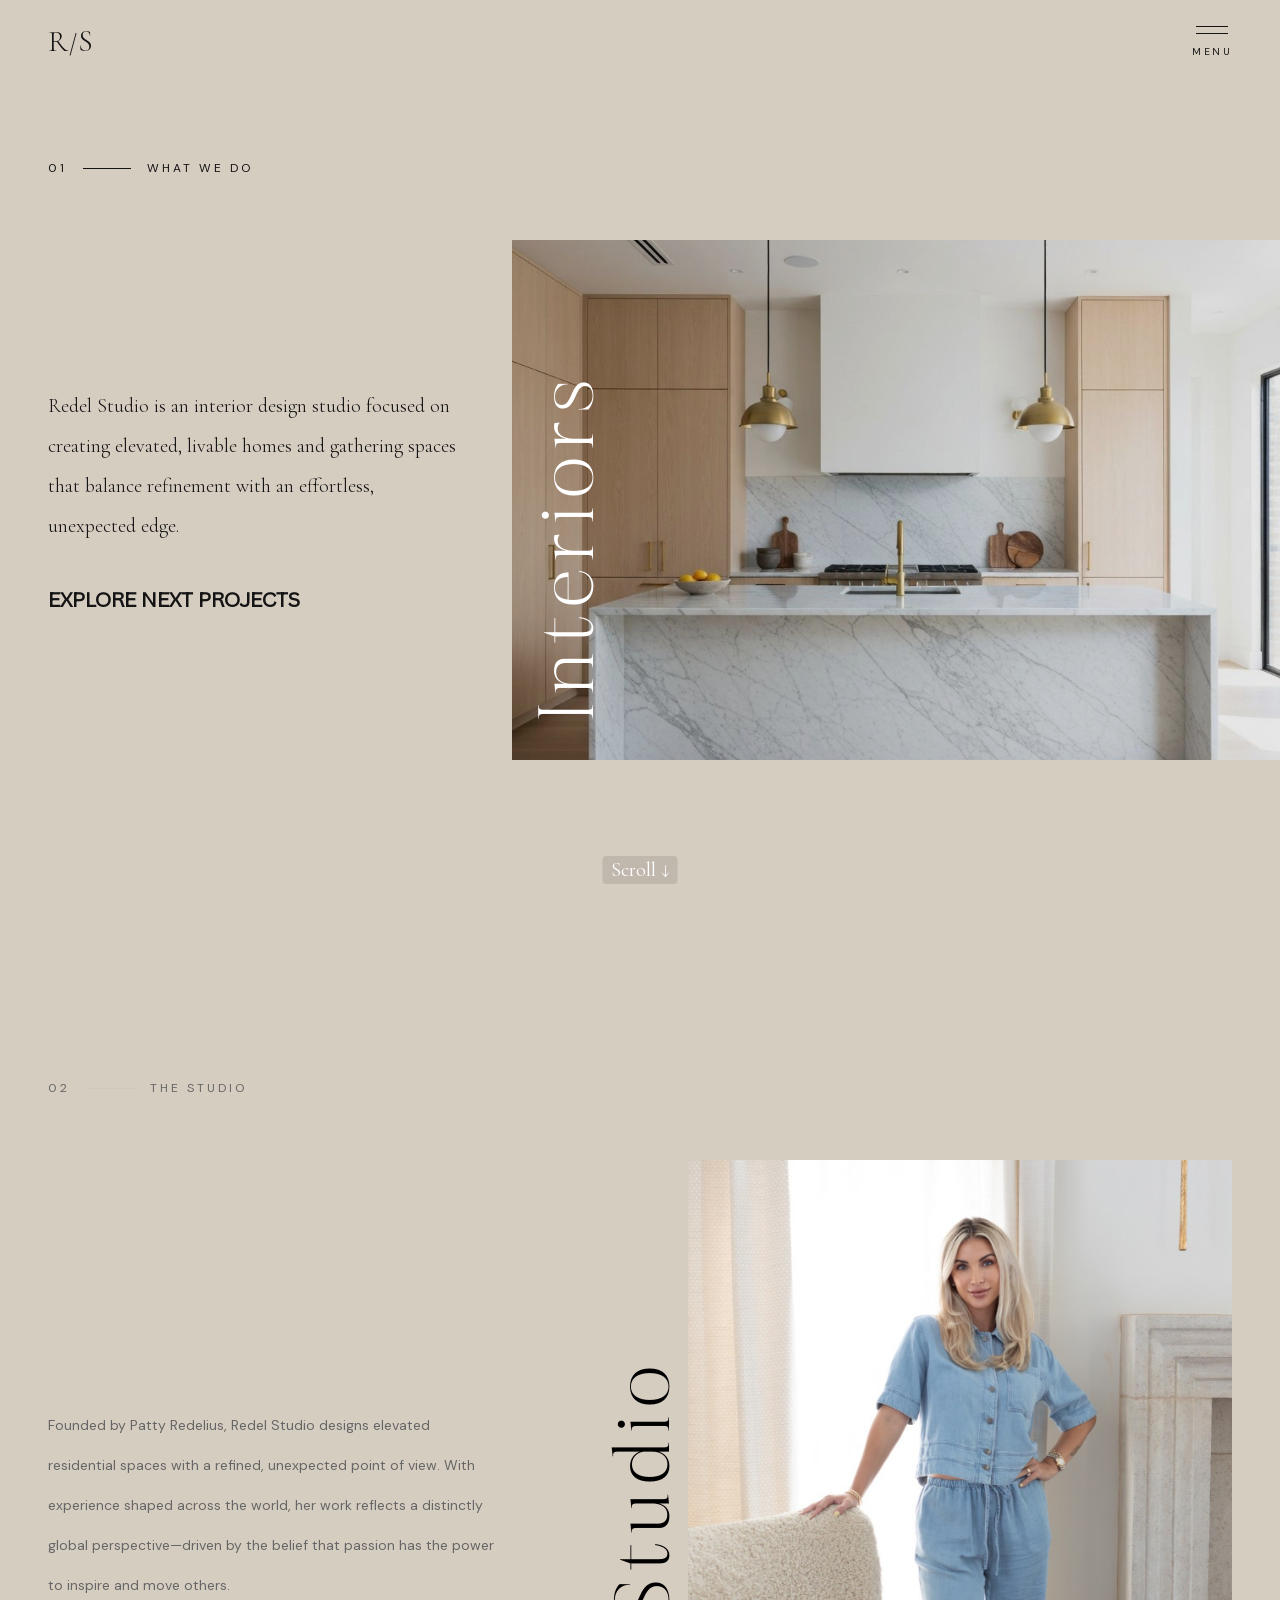
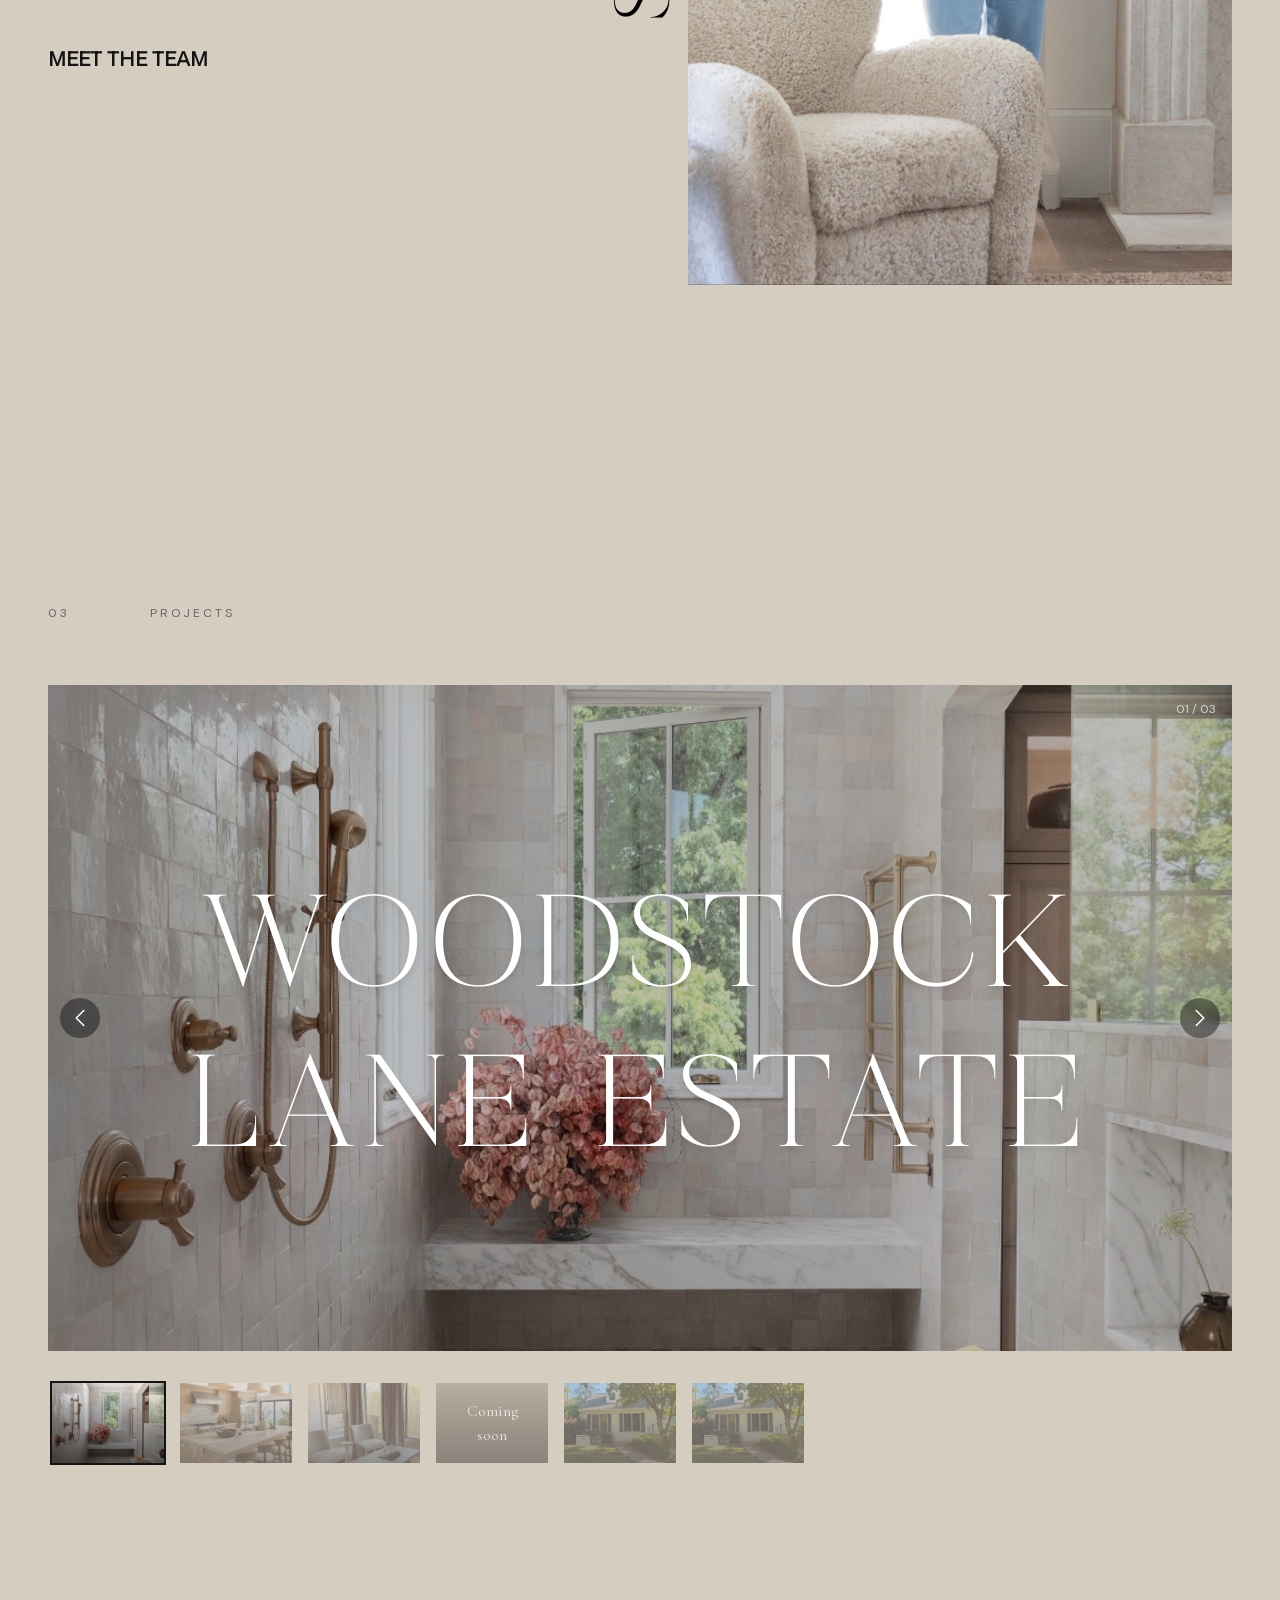
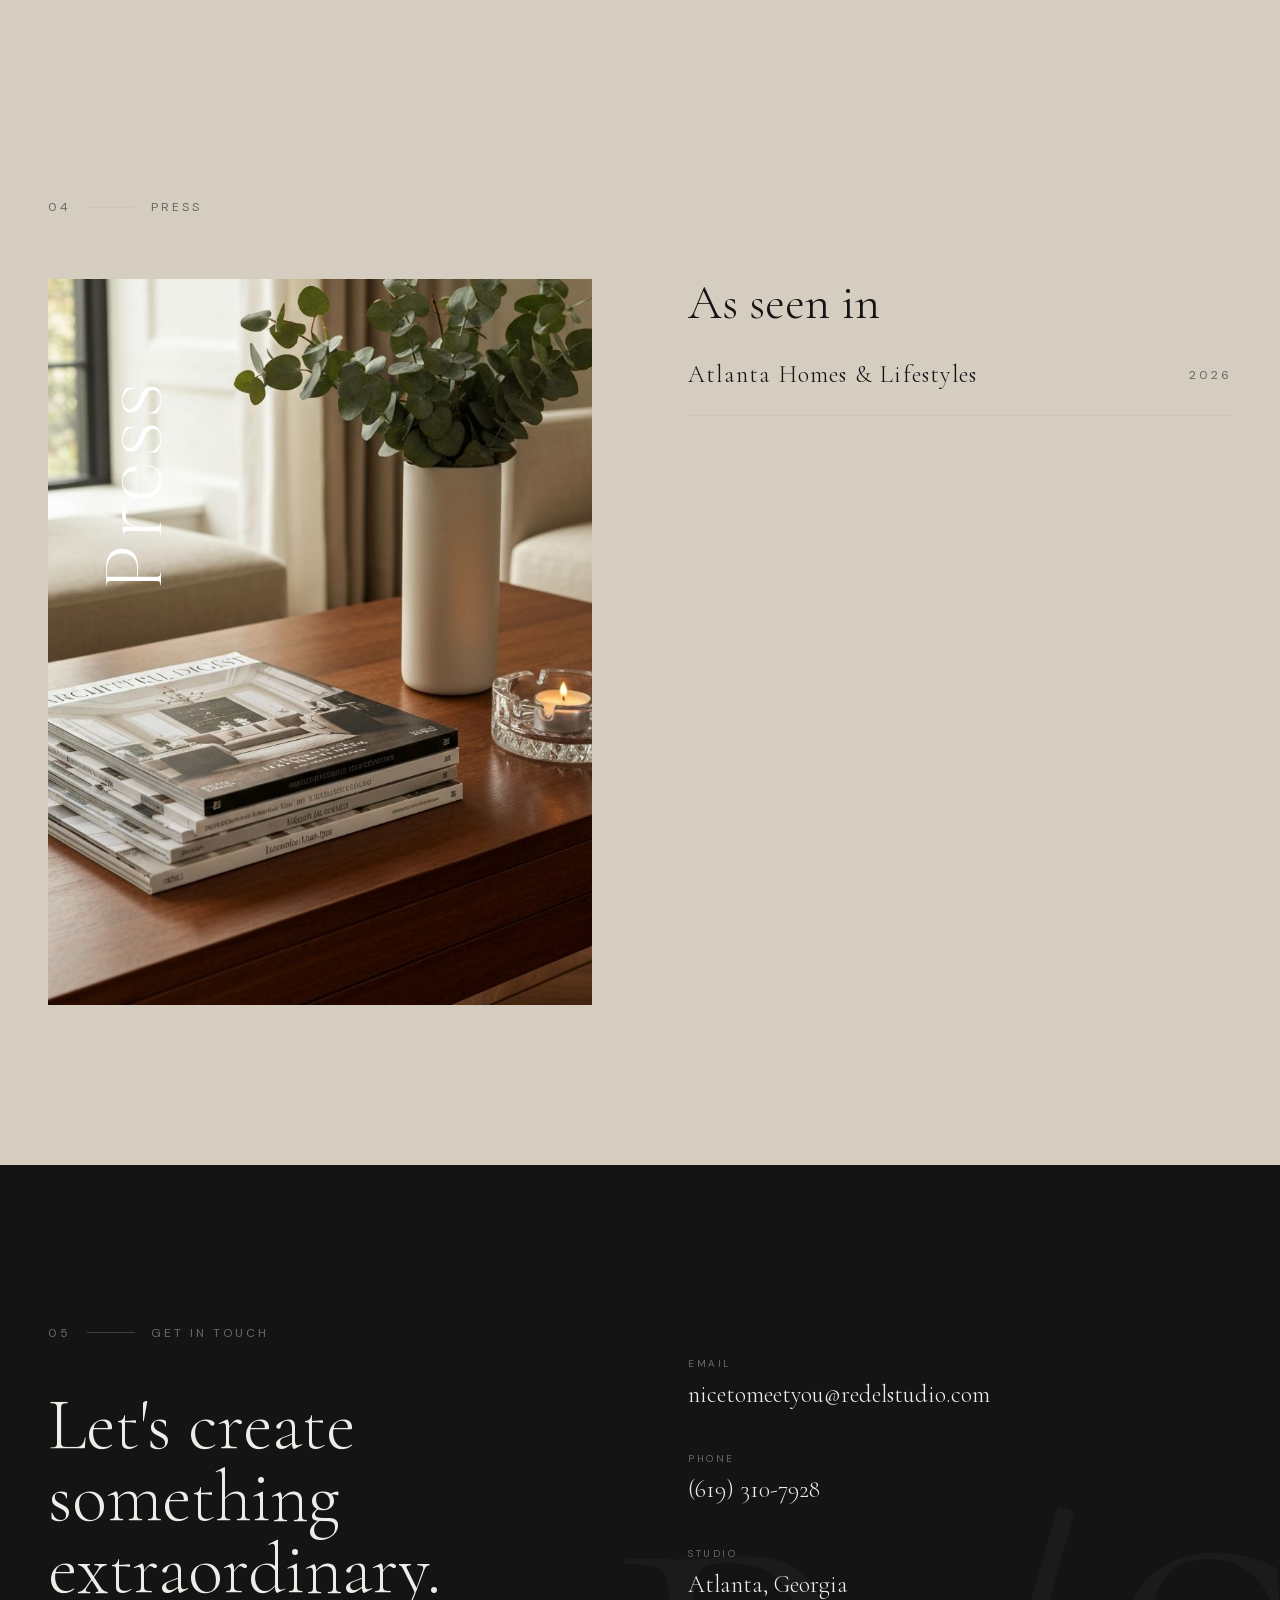
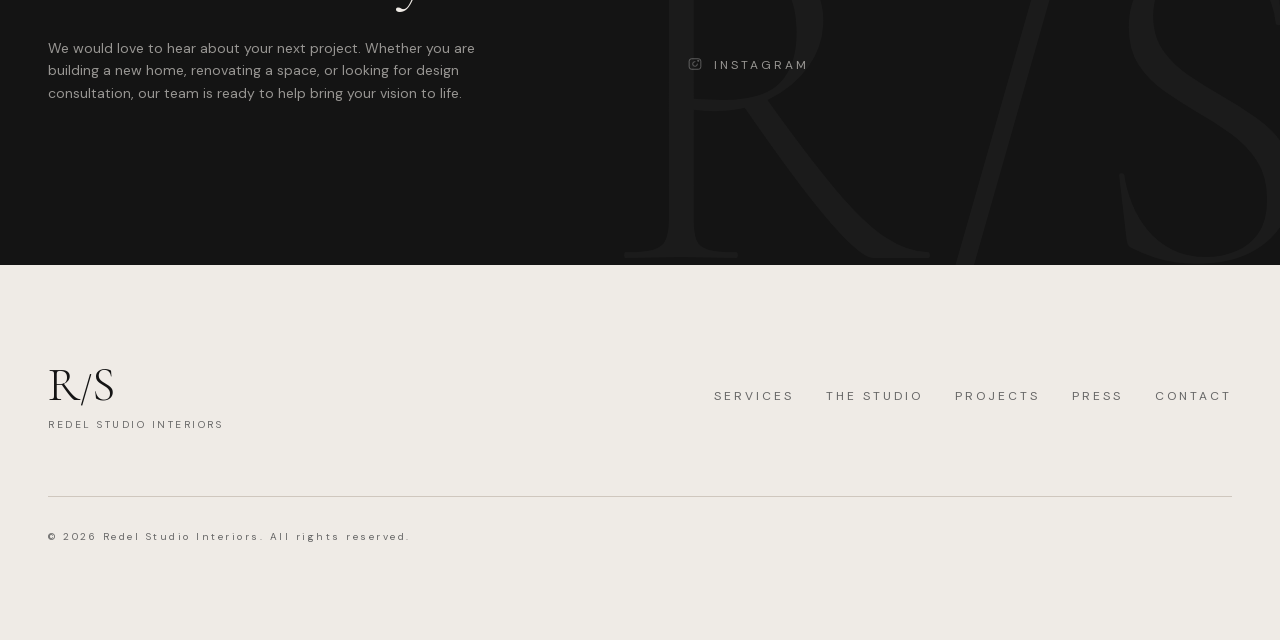
==== index.html @ 7736151d "lanzamiento" ====
<!DOCTYPE html><!--BGIcKCmimsEjpPTUiTkBr--><html lang="en"><head><meta charSet="utf-8"/><meta name="viewport" content="width=device-width, initial-scale=1"/><link rel="preload" href="/_next/static/media/01e4147cff8141ee-s.p.7787e134.woff2" as="font" crossorigin="" type="font/woff2"/><link rel="preload" href="/_next/static/media/5c285b27cdda1fe8-s.p.a62025f2.woff2" as="font" crossorigin="" type="font/woff2"/><link rel="preload" as="image" href="/placeholder-logo.png"/><link rel="preload" as="image" href="/images/hero-interior.jpg"/><link rel="preload" as="image" href="/images/team.jpg"/><link rel="preload" as="image" href="/images/residential-1.jpg"/><link rel="preload" as="image" href="/images/press.jpg"/><link rel="preload" as="image" href="/images/project-1-1.jpeg"/><link rel="preload" as="image" href="/images/project-1-2.jpeg"/><link rel="preload" as="image" href="/images/project-1-3.jpeg"/><link rel="preload" as="image" href="/images/project-2.jpeg"/><link rel="preload" as="image" href="/images/project-3-1.jpeg"/><link rel="stylesheet" href="/_next/static/chunks/002c93586e1a0ab5.css" data-precedence="next"/><link rel="preload" as="script" fetchPriority="low" href="/_next/static/chunks/a0b73b26a17b926b.js"/><script src="/_next/static/chunks/aee6c7720838f8a2.js" async=""></script><script src="/_next/static/chunks/c14890ef0997f7e6.js" async=""></script><script src="/_next/static/chunks/turbopack-5d6f9f7c089d939c.js" async=""></script><script src="/_next/static/chunks/ddb430cb604df3b4.js" async=""></script><script src="/_next/static/chunks/ff1a16fafef87110.js" async=""></script><script src="/_next/static/chunks/d2be314c3ece3fbe.js" async=""></script><script src="/_next/static/chunks/1d1bd576534a02c9.js" async=""></script><link rel="preload" as="image" href="/images/project-5-1.jpeg"/><meta name="next-size-adjust" content=""/><title>Redel Studio Interiors</title><meta name="description" content="Refined, but never restrained. Elevated. Unexpected. Unapologetic."/><script src="/_next/static/chunks/a6dad97d9634a72d.js" noModule=""></script></head><body class="cormorant_garamond_f767a74-module__g98QpG__variable dm_sans_a3043513-module__NbTCrW__variable font-sans antialiased"><div hidden=""><!--$--><!--/$--></div><div class="jsx-7a5d37775d6b3ab8 intro-wrapper"><div class="jsx-7a5d37775d6b3ab8 intro-background"><div class="jsx-7a5d37775d6b3ab8 intro-content"><div class="jsx-7a5d37775d6b3ab8 intro-logo-container"><img alt="Redel Studio Logo" width="200" height="200" decoding="async" data-nimg="1" class="intro-logo" style="color:transparent" src="/placeholder-logo.png"/></div><div class="jsx-7a5d37775d6b3ab8 intro-text-container"><h1 class="jsx-7a5d37775d6b3ab8 intro-text text-4xl md:text-6xl font-serif text-white text-center px-4">Refined, but never restrained<br class="jsx-7a5d37775d6b3ab8"/>Elevated. Unexpected. Unapologetic.</h1></div></div></div></div><main><header class="fixed top-0 left-0 right-0 z-50 flex items-center justify-between px-6 md:px-12 transition-all duration-500 py-6 bg-transparent"><a href="#hero" class="relative z-50 flex flex-col items-center leading-none"><span class="text-3xl font-light tracking-wide font-serif text-foreground">R<span class="text-2xl">/</span>S</span></a><button class="relative z-50 flex flex-col items-center gap-1.5 group cursor-pointer" aria-label="Open menu"><span class="block h-px w-8 bg-foreground transition-all duration-500 ease-out "></span><span class="block h-px w-8 bg-foreground transition-all duration-500 ease-out "></span><span class="font-mono text-[10px] tracking-brand uppercase mt-1 text-foreground transition-opacity duration-300 opacity-100">Menu</span></button></header><div class="fixed inset-0 z-40 transition-all duration-700 ease-[cubic-bezier(0.76,0,0.24,1)] opacity-0 pointer-events-none"><div class="absolute inset-0 bg-foreground transition-transform duration-700 ease-[cubic-bezier(0.76,0,0.24,1)] origin-top scale-y-0"></div><div class="relative h-full flex flex-col md:flex-row items-center justify-center"><div class="hidden md:flex w-1/2 h-full items-center justify-center p-12"><div class="relative w-full max-w-md aspect-[3/4] overflow-hidden"><img src="/images/hero-interior.jpg" alt="" class="absolute inset-0 w-full h-full object-cover transition-all duration-700 ease-out opacity-0 scale-105"/><img src="/images/team.jpg" alt="" class="absolute inset-0 w-full h-full object-cover transition-all duration-700 ease-out opacity-0 scale-105"/><img src="/images/residential-1.jpg" alt="" class="absolute inset-0 w-full h-full object-cover transition-all duration-700 ease-out opacity-0 scale-105"/><img src="/images/press.jpg" alt="" class="absolute inset-0 w-full h-full object-cover transition-all duration-700 ease-out opacity-0 scale-105"/><img src="/images/team.jpg" alt="" class="absolute inset-0 w-full h-full object-cover transition-all duration-700 ease-out opacity-0 scale-105"/><div class="absolute inset-0 flex items-center justify-center"><span class="text-6xl font-light text-primary-foreground/20 font-serif">R<span class="text-5xl">/</span>S</span></div></div></div><nav class="flex flex-col gap-2 md:gap-4 md:w-1/2 px-8 md:px-16"><a href="#services" class="group flex items-center gap-4 text-primary-foreground transition-all duration-500 translate-y-8 opacity-0" style="transition-delay:0ms"><span class="font-mono text-xs tracking-brand text-primary-foreground/40 w-8">0<!-- -->1</span><span class="text-3xl md:text-5xl font-light font-serif tracking-wide hover:tracking-widest transition-all duration-500">Services</span></a><a href="#studio" class="group flex items-center gap-4 text-primary-foreground transition-all duration-500 translate-y-8 opacity-0" style="transition-delay:0ms"><span class="font-mono text-xs tracking-brand text-primary-foreground/40 w-8">0<!-- -->2</span><span class="text-3xl md:text-5xl font-light font-serif tracking-wide hover:tracking-widest transition-all duration-500">The Studio</span></a><a href="#projects" class="group flex items-center gap-4 text-primary-foreground transition-all duration-500 translate-y-8 opacity-0" style="transition-delay:0ms"><span class="font-mono text-xs tracking-brand text-primary-foreground/40 w-8">0<!-- -->3</span><span class="text-3xl md:text-5xl font-light font-serif tracking-wide hover:tracking-widest transition-all duration-500">Projects</span></a><a href="#press" class="group flex items-center gap-4 text-primary-foreground transition-all duration-500 translate-y-8 opacity-0" style="transition-delay:0ms"><span class="font-mono text-xs tracking-brand text-primary-foreground/40 w-8">0<!-- -->4</span><span class="text-3xl md:text-5xl font-light font-serif tracking-wide hover:tracking-widest transition-all duration-500">Press</span></a><a href="#contact" class="group flex items-center gap-4 text-primary-foreground transition-all duration-500 translate-y-8 opacity-0" style="transition-delay:0ms"><span class="font-mono text-xs tracking-brand text-primary-foreground/40 w-8">0<!-- -->5</span><span class="text-3xl md:text-5xl font-light font-serif tracking-wide hover:tracking-widest transition-all duration-500">Contact</span></a></nav></div><div class="absolute bottom-0 left-0 right-0 px-8 md:px-12 py-6 flex items-center justify-between border-t border-primary-foreground/10 transition-all duration-500 translate-y-4 opacity-0" style="transition-delay:0ms"><span class="font-mono text-xs tracking-brand text-primary-foreground/60 uppercase">redelstudio@gmail.com</span><span class="font-mono text-xs tracking-brand text-primary-foreground/60">(419) 310-3928</span></div></div><section id="services" class="relative text-primary-foreground"><div class="max-w-7xl mx-auto px-6 md:px-12 pt-24 md:pt-40 pb-16"><div class="flex items-center gap-4 transition-all duration-700 opacity-0 translate-y-6"><span class="font-mono text-xs tracking-brand text-primary">01</span><div class="h-px w-12 bg-primary"></div><span class="font-mono text-xs tracking-brand uppercase text-primary">What We Do</span></div></div><div class="relative grid grid-cols-1 md:grid-cols-5 transition-all duration-700 opacity-0 translate-y-10" style="transition-delay:0ms"><div class="order-1 md:order-2 md:col-span-3 relative min-h-[320px] md:min-h-[520px]"><img src="/images/hero-interior.jpg" alt="Interiors 1" class="absolute inset-0 w-full h-full object-cover transition-opacity duration-1000" style="opacity:1"/><div class="absolute inset-0 bg-foreground/10"></div><div class="pointer-events-none absolute z-10 -bottom-20 md:bottom-10 left-20 ml-4 md:ml-5"><h3 class="whitespace-nowrap font-realife-moment tracking-[.6rem] text-[5rem] md:text-8xl text-white origin-bottom-left -rotate-90" aria-label="Interiors"><span class="inline-block" style="opacity:0;transform:translateY(32px);transition:opacity 0.65s ease 0s, transform 0.65s ease 0s">I</span><span class="inline-block" style="opacity:0;transform:translateY(32px);transition:opacity 0.65s ease 0.05s, transform 0.65s ease 0.05s">n</span><span class="inline-block" style="opacity:0;transform:translateY(32px);transition:opacity 0.65s ease 0.1s, transform 0.65s ease 0.1s">t</span><span class="inline-block" style="opacity:0;transform:translateY(32px);transition:opacity 0.65s ease 0.15000000000000002s, transform 0.65s ease 0.15000000000000002s">e</span><span class="inline-block" style="opacity:0;transform:translateY(32px);transition:opacity 0.65s ease 0.2s, transform 0.65s ease 0.2s">r</span><span class="inline-block" style="opacity:0;transform:translateY(32px);transition:opacity 0.65s ease 0.25s, transform 0.65s ease 0.25s">i</span><span class="inline-block" style="opacity:0;transform:translateY(32px);transition:opacity 0.65s ease 0.30000000000000004s, transform 0.65s ease 0.30000000000000004s">o</span><span class="inline-block" style="opacity:0;transform:translateY(32px);transition:opacity 0.65s ease 0.35000000000000003s, transform 0.65s ease 0.35000000000000003s">r</span><span class="inline-block" style="opacity:0;transform:translateY(32px);transition:opacity 0.65s ease 0.4s, transform 0.65s ease 0.4s">s</span></h3></div></div><div class="order-2 ml-16 md:ml-0 md:order-1 md:col-span-2 flex flex-col justify-center gap-10 px-6 md:px-12 py-8 md:py-28"><p class="text-base md:text-xl font-light text-primary max-w-[26rem] line-height-text">Redel Studio is an interior design studio focused on creating elevated, livable homes and gathering spaces that balance refinement with an effortless, unexpected edge.</p><a class="text-base md:text-xl font-canva-sans text-primary font-bold uppercase" href="#projects">Explore next projects</a></div></div><div class="pb-24 md:pb-40"></div></section><section id="studio" class="relative bg-[#d6cdc1] py-24 md:py-40 px-6 md:px-12"><div class="max-w-7xl mx-auto"><div class="flex items-center gap-4 mb-16 transition-all duration-700 opacity-0 translate-y-6"><span class="font-mono text-xs tracking-brand text-muted-foreground">02</span><div class="h-px w-12 bg-border"></div><span class="font-mono text-foreground text-xs tracking-brand uppercase text-muted-foreground">The Studio</span></div><div class="grid grid-cols-1 md:grid-cols-2 gap-8 md:gap-24 items-center"><div class="order-2 md:order-1 ml-20 md:ml-0"><p class="mt-8 font-mono text-sm leading-relaxed text-muted-foreground max-w-md transition-all duration-900 opacity-0 translate-y-8 line-height-text" style="transition-delay:400ms">Founded by Patty Redelius,<!-- --> <!-- -->Redel Studio designs elevated residential spaces with a refined, unexpected point of view. With experience shaped across the world, her work reflects a distinctly global perspective—driven by the belief that passion has the power to inspire and move others.</p><div class="mt-10 transition-all duration-900 opacity-0 translate-y-8" style="transition-delay:600ms"><a href="#contact" class="text-base md:text-xl font-canva-sans text-primary font-bold uppercase"><span class="relative">Meet the Team</span></a></div></div><div class="relative aspect-[3/4] transition-all duration-1000 opacity-0 translate-y-12 order-1 md:order-2" style="transition-delay:300ms"><div class="pointer-events-none absolute z-10 text-white md:text-black left-[6rem] md:-left-0 -bottom-16 md:top-1/2 "><h3 class="whitespace-nowrap font-realife-moment tracking-[.6rem] text-[5rem] md:text-8xl origin-bottom-left -rotate-90" aria-label="Studio"><span class="inline-block" style="opacity:0;transform:translateY(32px);transition:opacity 0.65s ease 0s, transform 0.65s ease 0s">S</span><span class="inline-block" style="opacity:0;transform:translateY(32px);transition:opacity 0.65s ease 0.05s, transform 0.65s ease 0.05s">t</span><span class="inline-block" style="opacity:0;transform:translateY(32px);transition:opacity 0.65s ease 0.1s, transform 0.65s ease 0.1s">u</span><span class="inline-block" style="opacity:0;transform:translateY(32px);transition:opacity 0.65s ease 0.15000000000000002s, transform 0.65s ease 0.15000000000000002s">d</span><span class="inline-block" style="opacity:0;transform:translateY(32px);transition:opacity 0.65s ease 0.2s, transform 0.65s ease 0.2s">i</span><span class="inline-block" style="opacity:0;transform:translateY(32px);transition:opacity 0.65s ease 0.25s, transform 0.65s ease 0.25s">o</span></h3></div><div class="relative overflow-hidden w-full h-full"><img src="/images/team.jpg" alt="Redel Studio design team" class="w-full h-full object-cover hover:scale-105 transition-transform duration-700"/><div class="absolute bottom-0 left-0 w-full h-px bg-foreground/20"></div></div></div></div></div></section><section id="projects" class="relative py-24 md:py-40 overflow-hidden"><div class="max-w-7xl mx-auto px-6 md:px-12"><div class="flex items-center gap-4 mb-16 transition-all duration-700 opacity-0 translate-y-6"><span class="font-mono text-xs tracking-brand text-muted-foreground">03</span><div class="h-px w-12 bg-border"></div><span class="font-mono text-xs tracking-brand uppercase text-muted-foreground">Projects</span></div><div class="transition-all duration-700 opacity-0 translate-y-8" style="transition-delay:200ms"><div class="relative group"><div class="overflow-hidden"><div class="flex"><div class="relative flex-[0_0_100%] aspect-[4/3] md:aspect-video"><img src="/images/project-1-1.jpeg" alt="Woodstock lane estate 1" class="w-full h-full object-cover"/></div><div class="relative flex-[0_0_100%] aspect-[4/3] md:aspect-video"><img src="/images/project-1-2.jpeg" alt="Woodstock lane estate 2" class="w-full h-full object-cover"/></div><div class="relative flex-[0_0_100%] aspect-[4/3] md:aspect-video"><img src="/images/project-1-3.jpeg" alt="Woodstock lane estate 3" class="w-full h-full object-cover"/></div></div></div><button class="absolute inset-0 z-10 w-full h-full border-0 bg-transparent cursor-zoom-in" aria-label="Ver imagen en pantalla completa"></button><div class="absolute inset-0 flex flex-col items-center justify-center pointer-events-none"><div class="absolute inset-0 bg-black/25"></div><h3 class="relative z-10 text-4xl sm:text-6xl md:text-8xl lg:text-[10rem] font-realife-moment tracking-[.6rem] uppercase text-white text-center px-8 drop-shadow-lg">Woodstock lane estate</h3></div><div class="absolute top-4 right-4 z-20 font-mono text-xs text-white/70 pointer-events-none">01<!-- --> / <!-- -->03</div><button class="absolute left-3 top-1/2 -translate-y-1/2 z-20 w-10 h-10 flex items-center justify-center rounded-full bg-black/40 text-white hover:bg-black/60 transition-colors backdrop-blur-sm" aria-label="Imagen anterior"><svg class="w-6 h-6" fill="none" viewBox="0 0 24 24" stroke="currentColor" stroke-width="1.5"><path stroke-linecap="round" stroke-linejoin="round" d="M15.75 19.5L8.25 12l7.5-7.5"></path></svg></button><button class="absolute right-3 top-1/2 -translate-y-1/2 z-20 w-10 h-10 flex items-center justify-center rounded-full bg-black/40 text-white hover:bg-black/60 transition-colors backdrop-blur-sm" aria-label="Siguiente imagen"><svg class="w-6 h-6" fill="none" viewBox="0 0 24 24" stroke="currentColor" stroke-width="1.5"><path stroke-linecap="round" stroke-linejoin="round" d="M8.25 4.5l7.5 7.5-7.5 7.5"></path></svg></button></div></div><div class="hidden mt-4"><p class="font-mono text-xs text-muted-foreground">01<!-- --> / <!-- -->06</p></div><div class="mt-4 transition-all duration-700 opacity-0 translate-y-8" style="transition-delay:400ms"><div class="overflow-hidden"><div class="flex gap-3 py-4"><button class="relative flex-[0_0_auto] ml-1 w-28 h-20 overflow-hidden rounded-sm transition-all duration-300 ring-2 ring-foreground opacity-100" aria-label="Woodstock lane estate" aria-pressed="true"><img src="/images/project-1-1.jpeg" alt="Woodstock lane estate" class="w-full h-full object-cover"/><div class="absolute inset-0 flex items-center justify-center p-1.5 bg-gradient-to-t from-black/60 to-transparent"><p class="text-white font-sans"></p></div></button><button class="relative flex-[0_0_auto] ml-1 w-28 h-20 overflow-hidden rounded-sm transition-all duration-300 opacity-50 hover:opacity-80" aria-label="Oceanfront Private Residence" aria-pressed="false"><img src="/images/project-2.jpeg" alt="Oceanfront Private Residence" class="w-full h-full object-cover"/><div class="absolute inset-0 flex items-center justify-center p-1.5 bg-gradient-to-t from-black/60 to-transparent"><p class="text-white font-sans"></p></div></button><button class="relative flex-[0_0_auto] ml-1 w-28 h-20 overflow-hidden rounded-sm transition-all duration-300 opacity-50 hover:opacity-80" aria-label="Old Towne Lane Residence" aria-pressed="false"><img src="/images/project-3-1.jpeg" alt="Old Towne Lane Residence" class="w-full h-full object-cover"/><div class="absolute inset-0 flex items-center justify-center p-1.5 bg-gradient-to-t from-black/60 to-transparent"><p class="text-white font-sans"></p></div></button><button class="relative flex-[0_0_auto] ml-1 w-28 h-20 overflow-hidden rounded-sm transition-all duration-300 opacity-50 hover:opacity-80" aria-label="Ranch Style Residence" aria-pressed="false"><div class="w-full h-full" style="background-color:#9a9182"></div><div class="absolute inset-0 flex items-center justify-center p-1.5 bg-gradient-to-t from-black/60 to-transparent"><p class="text-white font-sans"><span class="font-serif text-md leading-none">Coming <br/>soon</span></p></div></button><button class="relative flex-[0_0_auto] ml-1 w-28 h-20 overflow-hidden rounded-sm transition-all duration-300 opacity-50 hover:opacity-80" aria-label="Woodstock Modern Estate" aria-pressed="false"><img src="/images/project-5-1.jpeg" alt="Woodstock Modern Estate" class="w-full h-full object-cover"/><div class="absolute inset-0 flex items-center justify-center p-1.5 bg-gradient-to-t from-black/60 to-transparent"><p class="text-white font-sans"></p></div></button><button class="relative flex-[0_0_auto] ml-1 w-28 h-20 overflow-hidden rounded-sm transition-all duration-300 opacity-50 hover:opacity-80" aria-label="Spec Homes" aria-pressed="false"><img src="/images/project-5-1.jpeg" alt="Spec Homes" class="w-full h-full object-cover"/><div class="absolute inset-0 flex items-center justify-center p-1.5 bg-gradient-to-t from-black/60 to-transparent"><p class="text-white font-sans"></p></div></button></div></div></div></div></section><section id="press" class="relative py-24 md:py-40 px-6 md:px-12"><div class="max-w-7xl mx-auto"><div class="flex items-center gap-4 mb-16 transition-all duration-700 opacity-0 translate-y-6"><span class="font-mono text-xs tracking-brand text-muted-foreground">04</span><div class="h-px w-12 bg-border"></div><span class="font-mono text-xs tracking-brand uppercase text-muted-foreground">Press</span></div><div class="grid grid-cols-1 md:grid-cols-2 gap-8 md:gap-24 items-start"><div class="relative h-[300px] md:h-auto md:aspect-[3/4] transition-all duration-1000 opacity-0 translate-y-12" style="transition-delay:200ms"><div class="relative  overflow-hidden w-full h-full"><img src="/images/press.jpg" alt="Atlanta Homes &amp; Lifestyles" class="absolute inset-0 w-full h-full object-cover transition-opacity duration-300 opacity-100"/></div><div class="pointer-events-none absolute z-10 bottom-[40%] md:bottom-[100%] -left-20 md:-left-20 mr-4 md:mr-5"><h3 class="whitespace-nowrap font-realife-moment tracking-[.6rem] text-6xl md:text-8xl text-white origin-bottom-right absolute  -rotate-90" aria-label="Press"><span class="inline-block" style="opacity:0;transform:translateY(32px);transition:opacity 0.65s ease 0s, transform 0.65s ease 0s">P</span><span class="inline-block" style="opacity:0;transform:translateY(32px);transition:opacity 0.65s ease 0.05s, transform 0.65s ease 0.05s">r</span><span class="inline-block" style="opacity:0;transform:translateY(32px);transition:opacity 0.65s ease 0.1s, transform 0.65s ease 0.1s">e</span><span class="inline-block" style="opacity:0;transform:translateY(32px);transition:opacity 0.65s ease 0.15000000000000002s, transform 0.65s ease 0.15000000000000002s">s</span><span class="inline-block" style="opacity:0;transform:translateY(32px);transition:opacity 0.65s ease 0.2s, transform 0.65s ease 0.2s">s</span></h3></div></div><div class="ml-20 md:ml-0"><h2 class="text-3xl md:text-5xl font-serif font-light leading-tight text-foreground mb-2 transition-all duration-900 opacity-0 translate-y-8" style="transition-delay:300ms">As seen in</h2><div class="flex flex-col"><button class="group w-full flex items-center justify-between py-6 border-b border-border cursor-pointer transition-all duration-700 opacity-0 translate-x-8 opacity-100" style="transition-delay:400ms"><span class="text-lg md:text-2xl font-serif font-light transition-all duration-500 text-foreground tracking-wider">Atlanta Homes &amp; Lifestyles</span><span class="font-mono text-xs tracking-brand text-muted-foreground">2026</span></button></div></div></div></div></section><section id="contact" class="relative py-24 md:py-40 bg-foreground text-primary-foreground overflow-hidden"><div class="max-w-7xl mx-auto px-6 md:px-12"><div class="grid grid-cols-1 md:grid-cols-2 gap-16 md:gap-24"><div><div class="flex items-center gap-4 mb-12 transition-all duration-700 opacity-0 translate-y-6"><span class="font-mono text-xs tracking-brand text-primary-foreground/40">05</span><div class="h-px w-12 bg-primary-foreground/20"></div><span class="font-mono text-xs tracking-brand uppercase text-primary-foreground/40">Get In Touch</span></div><h2 class="text-4xl md:text-7xl font-serif font-light leading-tight transition-all duration-900 opacity-0 translate-y-8" style="transition-delay:200ms">Let&#x27;s create something extraordinary.</h2><p class="mt-8 font-mono text-sm leading-relaxed text-primary-foreground/60 max-w-md transition-all duration-900 opacity-0 translate-y-8" style="transition-delay:400ms">We would love to hear about your next project. Whether you are building a new home, renovating a space, or looking for design consultation, our team is ready to help bring your vision to life.</p></div><div class="flex flex-col justify-center"><div class="space-y-10 transition-all duration-900 opacity-0 translate-y-8" style="transition-delay:300ms"><div><span class="font-mono text-[10px] tracking-brand uppercase text-primary-foreground/40 block mb-2">Email</span><a href="mailto:nicetomeetyou@redelstudio.com" class="text-xl md:text-2xl font-serif font-light text-primary-foreground hover:text-primary-foreground/80 transition-colors duration-300">nicetomeetyou@redelstudio.com</a></div><div><span class="font-mono text-[10px] tracking-brand uppercase text-primary-foreground/40 block mb-2">Phone</span><a href="tel:+16193107928" class="text-xl md:text-2xl font-serif font-light text-primary-foreground hover:text-primary-foreground/80 transition-colors duration-300">(619) 310-7928</a></div><div><span class="font-mono text-[10px] tracking-brand uppercase text-primary-foreground/40 block mb-2">Studio</span><p class="text-xl md:text-2xl font-serif font-light text-primary-foreground leading-relaxed">Atlanta, Georgia</p></div><div class="flex items-center gap-6 pt-4"><a href="#" class="flex font-mono text-xs tracking-brand uppercase text-primary-foreground/60 hover:text-primary-foreground transition-colors duration-300"><svg xmlns="http://www.w3.org/2000/svg" width="14" height="14" viewBox="0 0 24 24" fill="none" stroke="currentColor" class="text-muted-foreground mr-3"><rect x="2" y="3" width="20" height="18" rx="4" ry="4" stroke-width="1.5"></rect><path d="M16 11.37A4 4 0 1 1 12.63 8" stroke-width="1.5"></path><circle cx="17.5" cy="6.5" r="1.2" fill="currentColor"></circle></svg>Instagram</a></div></div></div></div></div><div class="absolute -bottom-20 -right-10 text-[20rem] md:text-[30rem] font-serif font-light text-primary-foreground/[0.03] leading-none select-none pointer-events-none transition-all duration-1000 opacity-0" style="transition-delay:600ms">R/S</div></section><footer class="bg-background py-16 md:py-24 px-6 md:px-12"><div class="max-w-7xl mx-auto"><div class="flex flex-col md:flex-row items-start md:items-center justify-between gap-12 mb-16"><div class="flex flex-col items-start"><span class="text-5xl font-light font-serif text-foreground leading-none">R<span class="text-4xl">/</span>S</span><span class="mt-2 font-mono text-[10px] tracking-brand uppercase text-muted-foreground">Redel Studio Interiors</span></div><nav class="flex flex-wrap gap-6 md:gap-8"><a href="#services" class="font-mono text-xs tracking-brand uppercase text-muted-foreground hover:text-foreground transition-colors duration-300">Services</a><a href="#studio" class="font-mono text-xs tracking-brand uppercase text-muted-foreground hover:text-foreground transition-colors duration-300">The Studio</a><a href="#projects" class="font-mono text-xs tracking-brand uppercase text-muted-foreground hover:text-foreground transition-colors duration-300">Projects</a><a href="#press" class="font-mono text-xs tracking-brand uppercase text-muted-foreground hover:text-foreground transition-colors duration-300">Press</a><a href="#contact" class="font-mono text-xs tracking-brand uppercase text-muted-foreground hover:text-foreground transition-colors duration-300">Contact</a></nav></div><div class="h-px bg-border mb-8"></div><div class="flex flex-col md:flex-row items-start md:items-center justify-between gap-4"><span class="font-mono text-[10px] tracking-brand text-muted-foreground">© <!-- -->2026<!-- --> <!-- -->Redel Studio Interiors. All rights reserved.</span></div></div></footer><div class="fixed text-white bottom-4 left-1/2 transform -translate-x-1/2"><div class="bg-black/10 px-2 rounded max-w-7xl mx-auto text-xl animate-bounce">Scroll ↓</div></div></main><!--$--><!--/$--><script src="/_next/static/chunks/a0b73b26a17b926b.js" id="_R_" async=""></script><script>(self.__next_f=self.__next_f||[]).push([0])</script><script>self.__next_f.push([1,"1:\"$Sreact.fragment\"\n2:I[84001,[\"/_next/static/chunks/ddb430cb604df3b4.js\"],\"default\"]\n3:I[67978,[\"/_next/static/chunks/ddb430cb604df3b4.js\"],\"ContentProvider\"]\n4:I[39756,[\"/_next/static/chunks/ff1a16fafef87110.js\",\"/_next/static/chunks/d2be314c3ece3fbe.js\"],\"default\"]\n5:I[37457,[\"/_next/static/chunks/ff1a16fafef87110.js\",\"/_next/static/chunks/d2be314c3ece3fbe.js\"],\"default\"]\n6:I[13474,[\"/_next/static/chunks/ddb430cb604df3b4.js\",\"/_next/static/chunks/1d1bd576534a02c9.js\"],\"default\"]\n7:I[61849,[\"/_next/static/chunks/ddb430cb604df3b4.js\",\"/_next/static/chunks/1d1bd576534a02c9.js\"],\"default\"]\n8:I[4008,[\"/_next/static/chunks/ddb430cb604df3b4.js\",\"/_next/static/chunks/1d1bd576534a02c9.js\"],\"default\"]\n9:I[75403,[\"/_next/static/chunks/ddb430cb604df3b4.js\",\"/_next/static/chunks/1d1bd576534a02c9.js\"],\"default\"]\na:I[5285,[\"/_next/static/chunks/ddb430cb604df3b4.js\",\"/_next/static/chunks/1d1bd576534a02c9.js\"],\"default\"]\nb:I[9785,[\"/_next/static/chunks/ddb430cb604df3b4.js\",\"/_next/static/chunks/1d1bd576534a02c9.js\"],\"default\"]\nc:I[76841,[\"/_next/static/chunks/ddb430cb604df3b4.js\",\"/_next/static/chunks/1d1bd576534a02c9.js\"],\"default\"]\nd:I[13389,[\"/_next/static/chunks/ddb430cb604df3b4.js\",\"/_next/static/chunks/1d1bd576534a02c9.js\"],\"default\"]\ne:I[97367,[\"/_next/static/chunks/ff1a16fafef87110.js\",\"/_next/static/chunks/d2be314c3ece3fbe.js\"],\"OutletBoundary\"]\nf:\"$Sreact.suspense\"\n11:I[97367,[\"/_next/static/chunks/ff1a16fafef87110.js\",\"/_next/static/chunks/d2be314c3ece3fbe.js\"],\"ViewportBoundary\"]\n13:I[97367,[\"/_next/static/chunks/ff1a16fafef87110.js\",\"/_next/static/chunks/d2be314c3ece3fbe.js\"],\"MetadataBoundary\"]\n15:I[68027,[\"/_next/static/chunks/ff1a16fafef87110.js\",\"/_next/static/chunks/d2be314c3ece3fbe.js\"],\"default\"]\n:HL[\"/_next/static/chunks/002c93586e1a0ab5.css\",\"style\"]\n:HL[\"/_next/static/media/01e4147cff8141ee-s.p.7787e134.woff2\",\"font\",{\"crossOrigin\":\"\",\"type\":\"font/woff2\"}]\n:HL[\"/_next/static/media/5c285b27cdda1fe8-s.p.a62025f2.woff2\",\"font\",{\"crossOrigin\":\"\",\"type\":\"font/woff2\"}]\n"])</script><script>self.__next_f.push([1,"0:{\"P\":null,\"b\":\"BGIcKCmimsEjpPTUiTkBr\",\"c\":[\"\",\"\"],\"q\":\"\",\"i\":false,\"f\":[[[\"\",{\"children\":[\"__PAGE__\",{}]},\"$undefined\",\"$undefined\",true],[[\"$\",\"$1\",\"c\",{\"children\":[[[\"$\",\"link\",\"0\",{\"rel\":\"stylesheet\",\"href\":\"/_next/static/chunks/002c93586e1a0ab5.css\",\"precedence\":\"next\",\"crossOrigin\":\"$undefined\",\"nonce\":\"$undefined\"}],[\"$\",\"script\",\"script-0\",{\"src\":\"/_next/static/chunks/ddb430cb604df3b4.js\",\"async\":true,\"nonce\":\"$undefined\"}]],[\"$\",\"html\",null,{\"lang\":\"en\",\"children\":[\"$\",\"body\",null,{\"className\":\"cormorant_garamond_f767a74-module__g98QpG__variable dm_sans_a3043513-module__NbTCrW__variable font-sans antialiased\",\"children\":[[\"$\",\"$L2\",null,{}],[\"$\",\"$L3\",null,{\"children\":[\"$\",\"$L4\",null,{\"parallelRouterKey\":\"children\",\"error\":\"$undefined\",\"errorStyles\":\"$undefined\",\"errorScripts\":\"$undefined\",\"template\":[\"$\",\"$L5\",null,{}],\"templateStyles\":\"$undefined\",\"templateScripts\":\"$undefined\",\"notFound\":[[[\"$\",\"title\",null,{\"children\":\"404: This page could not be found.\"}],[\"$\",\"div\",null,{\"style\":{\"fontFamily\":\"system-ui,\\\"Segoe UI\\\",Roboto,Helvetica,Arial,sans-serif,\\\"Apple Color Emoji\\\",\\\"Segoe UI Emoji\\\"\",\"height\":\"100vh\",\"textAlign\":\"center\",\"display\":\"flex\",\"flexDirection\":\"column\",\"alignItems\":\"center\",\"justifyContent\":\"center\"},\"children\":[\"$\",\"div\",null,{\"children\":[[\"$\",\"style\",null,{\"dangerouslySetInnerHTML\":{\"__html\":\"body{color:#000;background:#fff;margin:0}.next-error-h1{border-right:1px solid rgba(0,0,0,.3)}@media (prefers-color-scheme:dark){body{color:#fff;background:#000}.next-error-h1{border-right:1px solid rgba(255,255,255,.3)}}\"}}],[\"$\",\"h1\",null,{\"className\":\"next-error-h1\",\"style\":{\"display\":\"inline-block\",\"margin\":\"0 20px 0 0\",\"padding\":\"0 23px 0 0\",\"fontSize\":24,\"fontWeight\":500,\"verticalAlign\":\"top\",\"lineHeight\":\"49px\"},\"children\":404}],[\"$\",\"div\",null,{\"style\":{\"display\":\"inline-block\"},\"children\":[\"$\",\"h2\",null,{\"style\":{\"fontSize\":14,\"fontWeight\":400,\"lineHeight\":\"49px\",\"margin\":0},\"children\":\"This page could not be found.\"}]}]]}]}]],[]],\"forbidden\":\"$undefined\",\"unauthorized\":\"$undefined\"}]}]]}]}]]}],{\"children\":[[\"$\",\"$1\",\"c\",{\"children\":[[\"$\",\"main\",null,{\"children\":[[\"$\",\"$L6\",null,{}],[\"$\",\"$L7\",null,{}],[\"$\",\"$L8\",null,{}],[\"$\",\"$L9\",null,{}],[\"$\",\"$La\",null,{}],[\"$\",\"$Lb\",null,{}],[\"$\",\"$Lc\",null,{}],[\"$\",\"$Ld\",null,{}]]}],[[\"$\",\"script\",\"script-0\",{\"src\":\"/_next/static/chunks/1d1bd576534a02c9.js\",\"async\":true,\"nonce\":\"$undefined\"}]],[\"$\",\"$Le\",null,{\"children\":[\"$\",\"$f\",null,{\"name\":\"Next.MetadataOutlet\",\"children\":\"$@10\"}]}]]}],{},null,false,false]},null,false,false],[\"$\",\"$1\",\"h\",{\"children\":[null,[\"$\",\"$L11\",null,{\"children\":\"$L12\"}],[\"$\",\"div\",null,{\"hidden\":true,\"children\":[\"$\",\"$L13\",null,{\"children\":[\"$\",\"$f\",null,{\"name\":\"Next.Metadata\",\"children\":\"$L14\"}]}]}],[\"$\",\"meta\",null,{\"name\":\"next-size-adjust\",\"content\":\"\"}]]}],false]],\"m\":\"$undefined\",\"G\":[\"$15\",[]],\"S\":true}\n"])</script><script>self.__next_f.push([1,"12:[[\"$\",\"meta\",\"0\",{\"charSet\":\"utf-8\"}],[\"$\",\"meta\",\"1\",{\"name\":\"viewport\",\"content\":\"width=device-width, initial-scale=1\"}]]\n"])</script><script>self.__next_f.push([1,"10:null\n14:[[\"$\",\"title\",\"0\",{\"children\":\"Redel Studio Interiors\"}],[\"$\",\"meta\",\"1\",{\"name\":\"description\",\"content\":\"Refined, but never restrained. Elevated. Unexpected. Unapologetic.\"}]]\n"])</script></body></html>
---- _next/static/chunks/002c93586e1a0ab5.css ----
@font-face{font-family:Cormorant Garamond;font-style:normal;font-weight:300;font-display:swap;src:url(../media/9cc5c0547f229dea-s.6c4275d8.woff2)format("woff2");unicode-range:U+460-52F,U+1C80-1C8A,U+20B4,U+2DE0-2DFF,U+A640-A69F,U+FE2E-FE2F}@font-face{font-family:Cormorant Garamond;font-style:normal;font-weight:300;font-display:swap;src:url(../media/b0947914c9718a1e-s.dfd36b11.woff2)format("woff2");unicode-range:U+301,U+400-45F,U+490-491,U+4B0-4B1,U+2116}@font-face{font-family:Cormorant Garamond;font-style:normal;font-weight:300;font-display:swap;src:url(../media/d0b60be57f16ee32-s.7a65e2c2.woff2)format("woff2");unicode-range:U+102-103,U+110-111,U+128-129,U+168-169,U+1A0-1A1,U+1AF-1B0,U+300-301,U+303-304,U+308-309,U+323,U+329,U+1EA0-1EF9,U+20AB}@font-face{font-family:Cormorant Garamond;font-style:normal;font-weight:300;font-display:swap;src:url(../media/1f9e983605289f29-s.ef9233b7.woff2)format("woff2");unicode-range:U+100-2BA,U+2BD-2C5,U+2C7-2CC,U+2CE-2D7,U+2DD-2FF,U+304,U+308,U+329,U+1D00-1DBF,U+1E00-1E9F,U+1EF2-1EFF,U+2020,U+20A0-20AB,U+20AD-20C0,U+2113,U+2C60-2C7F,U+A720-A7FF}@font-face{font-family:Cormorant Garamond;font-style:normal;font-weight:300;font-display:swap;src:url(../media/01e4147cff8141ee-s.p.7787e134.woff2)format("woff2");unicode-range:U+??,U+131,U+152-153,U+2BB-2BC,U+2C6,U+2DA,U+2DC,U+304,U+308,U+329,U+2000-206F,U+20AC,U+2122,U+2191,U+2193,U+2212,U+2215,U+FEFF,U+FFFD}@font-face{font-family:Cormorant Garamond;font-style:normal;font-weight:400;font-display:swap;src:url(../media/9cc5c0547f229dea-s.6c4275d8.woff2)format("woff2");unicode-range:U+460-52F,U+1C80-1C8A,U+20B4,U+2DE0-2DFF,U+A640-A69F,U+FE2E-FE2F}@font-face{font-family:Cormorant Garamond;font-style:normal;font-weight:400;font-display:swap;src:url(../media/b0947914c9718a1e-s.dfd36b11.woff2)format("woff2");unicode-range:U+301,U+400-45F,U+490-491,U+4B0-4B1,U+2116}@font-face{font-family:Cormorant Garamond;font-style:normal;font-weight:400;font-display:swap;src:url(../media/d0b60be57f16ee32-s.7a65e2c2.woff2)format("woff2");unicode-range:U+102-103,U+110-111,U+128-129,U+168-169,U+1A0-1A1,U+1AF-1B0,U+300-301,U+303-304,U+308-309,U+323,U+329,U+1EA0-1EF9,U+20AB}@font-face{font-family:Cormorant Garamond;font-style:normal;font-weight:400;font-display:swap;src:url(../media/1f9e983605289f29-s.ef9233b7.woff2)format("woff2");unicode-range:U+100-2BA,U+2BD-2C5,U+2C7-2CC,U+2CE-2D7,U+2DD-2FF,U+304,U+308,U+329,U+1D00-1DBF,U+1E00-1E9F,U+1EF2-1EFF,U+2020,U+20A0-20AB,U+20AD-20C0,U+2113,U+2C60-2C7F,U+A720-A7FF}@font-face{font-family:Cormorant Garamond;font-style:normal;font-weight:400;font-display:swap;src:url(../media/01e4147cff8141ee-s.p.7787e134.woff2)format("woff2");unicode-range:U+??,U+131,U+152-153,U+2BB-2BC,U+2C6,U+2DA,U+2DC,U+304,U+308,U+329,U+2000-206F,U+20AC,U+2122,U+2191,U+2193,U+2212,U+2215,U+FEFF,U+FFFD}@font-face{font-family:Cormorant Garamond;font-style:normal;font-weight:500;font-display:swap;src:url(../media/9cc5c0547f229dea-s.6c4275d8.woff2)format("woff2");unicode-range:U+460-52F,U+1C80-1C8A,U+20B4,U+2DE0-2DFF,U+A640-A69F,U+FE2E-FE2F}@font-face{font-family:Cormorant Garamond;font-style:normal;font-weight:500;font-display:swap;src:url(../media/b0947914c9718a1e-s.dfd36b11.woff2)format("woff2");unicode-range:U+301,U+400-45F,U+490-491,U+4B0-4B1,U+2116}@font-face{font-family:Cormorant Garamond;font-style:normal;font-weight:500;font-display:swap;src:url(../media/d0b60be57f16ee32-s.7a65e2c2.woff2)format("woff2");unicode-range:U+102-103,U+110-111,U+128-129,U+168-169,U+1A0-1A1,U+1AF-1B0,U+300-301,U+303-304,U+308-309,U+323,U+329,U+1EA0-1EF9,U+20AB}@font-face{font-family:Cormorant Garamond;font-style:normal;font-weight:500;font-display:swap;src:url(../media/1f9e983605289f29-s.ef9233b7.woff2)format("woff2");unicode-range:U+100-2BA,U+2BD-2C5,U+2C7-2CC,U+2CE-2D7,U+2DD-2FF,U+304,U+308,U+329,U+1D00-1DBF,U+1E00-1E9F,U+1EF2-1EFF,U+2020,U+20A0-20AB,U+20AD-20C0,U+2113,U+2C60-2C7F,U+A720-A7FF}@font-face{font-family:Cormorant Garamond;font-style:normal;font-weight:500;font-display:swap;src:url(../media/01e4147cff8141ee-s.p.7787e134.woff2)format("woff2");unicode-range:U+??,U+131,U+152-153,U+2BB-2BC,U+2C6,U+2DA,U+2DC,U+304,U+308,U+329,U+2000-206F,U+20AC,U+2122,U+2191,U+2193,U+2212,U+2215,U+FEFF,U+FFFD}@font-face{font-family:Cormorant Garamond;font-style:normal;font-weight:600;font-display:swap;src:url(../media/9cc5c0547f229dea-s.6c4275d8.woff2)format("woff2");unicode-range:U+460-52F,U+1C80-1C8A,U+20B4,U+2DE0-2DFF,U+A640-A69F,U+FE2E-FE2F}@font-face{font-family:Cormorant Garamond;font-style:normal;font-weight:600;font-display:swap;src:url(../media/b0947914c9718a1e-s.dfd36b11.woff2)format("woff2");unicode-range:U+301,U+400-45F,U+490-491,U+4B0-4B1,U+2116}@font-face{font-family:Cormorant Garamond;font-style:normal;font-weight:600;font-display:swap;src:url(../media/d0b60be57f16ee32-s.7a65e2c2.woff2)format("woff2");unicode-range:U+102-103,U+110-111,U+128-129,U+168-169,U+1A0-1A1,U+1AF-1B0,U+300-301,U+303-304,U+308-309,U+323,U+329,U+1EA0-1EF9,U+20AB}@font-face{font-family:Cormorant Garamond;font-style:normal;font-weight:600;font-display:swap;src:url(../media/1f9e983605289f29-s.ef9233b7.woff2)format("woff2");unicode-range:U+100-2BA,U+2BD-2C5,U+2C7-2CC,U+2CE-2D7,U+2DD-2FF,U+304,U+308,U+329,U+1D00-1DBF,U+1E00-1E9F,U+1EF2-1EFF,U+2020,U+20A0-20AB,U+20AD-20C0,U+2113,U+2C60-2C7F,U+A720-A7FF}@font-face{font-family:Cormorant Garamond;font-style:normal;font-weight:600;font-display:swap;src:url(../media/01e4147cff8141ee-s.p.7787e134.woff2)format("woff2");unicode-range:U+??,U+131,U+152-153,U+2BB-2BC,U+2C6,U+2DA,U+2DC,U+304,U+308,U+329,U+2000-206F,U+20AC,U+2122,U+2191,U+2193,U+2212,U+2215,U+FEFF,U+FFFD}@font-face{font-family:Cormorant Garamond;font-style:normal;font-weight:700;font-display:swap;src:url(../media/9cc5c0547f229dea-s.6c4275d8.woff2)format("woff2");unicode-range:U+460-52F,U+1C80-1C8A,U+20B4,U+2DE0-2DFF,U+A640-A69F,U+FE2E-FE2F}@font-face{font-family:Cormorant Garamond;font-style:normal;font-weight:700;font-display:swap;src:url(../media/b0947914c9718a1e-s.dfd36b11.woff2)format("woff2");unicode-range:U+301,U+400-45F,U+490-491,U+4B0-4B1,U+2116}@font-face{font-family:Cormorant Garamond;font-style:normal;font-weight:700;font-display:swap;src:url(../media/d0b60be57f16ee32-s.7a65e2c2.woff2)format("woff2");unicode-range:U+102-103,U+110-111,U+128-129,U+168-169,U+1A0-1A1,U+1AF-1B0,U+300-301,U+303-304,U+308-309,U+323,U+329,U+1EA0-1EF9,U+20AB}@font-face{font-family:Cormorant Garamond;font-style:normal;font-weight:700;font-display:swap;src:url(../media/1f9e983605289f29-s.ef9233b7.woff2)format("woff2");unicode-range:U+100-2BA,U+2BD-2C5,U+2C7-2CC,U+2CE-2D7,U+2DD-2FF,U+304,U+308,U+329,U+1D00-1DBF,U+1E00-1E9F,U+1EF2-1EFF,U+2020,U+20A0-20AB,U+20AD-20C0,U+2113,U+2C60-2C7F,U+A720-A7FF}@font-face{font-family:Cormorant Garamond;font-style:normal;font-weight:700;font-display:swap;src:url(../media/01e4147cff8141ee-s.p.7787e134.woff2)format("woff2");unicode-range:U+??,U+131,U+152-153,U+2BB-2BC,U+2C6,U+2DA,U+2DC,U+304,U+308,U+329,U+2000-206F,U+20AC,U+2122,U+2191,U+2193,U+2212,U+2215,U+FEFF,U+FFFD}@font-face{font-family:Cormorant Garamond Fallback;src:local(Times New Roman);ascent-override:95.27%;descent-override:29.59%;line-gap-override:0.0%;size-adjust:96.98%}.cormorant_garamond_f767a74-module__g98QpG__className{font-family:Cormorant Garamond,Cormorant Garamond Fallback;font-style:normal}.cormorant_garamond_f767a74-module__g98QpG__variable{--font-cormorant:"Cormorant Garamond","Cormorant Garamond Fallback"}
@font-face{font-family:DM Sans;font-style:normal;font-weight:300;font-display:swap;src:url(../media/c3cb240f9c892514-s.d8e4bce2.woff2)format("woff2");unicode-range:U+100-2BA,U+2BD-2C5,U+2C7-2CC,U+2CE-2D7,U+2DD-2FF,U+304,U+308,U+329,U+1D00-1DBF,U+1E00-1E9F,U+1EF2-1EFF,U+2020,U+20A0-20AB,U+20AD-20C0,U+2113,U+2C60-2C7F,U+A720-A7FF}@font-face{font-family:DM Sans;font-style:normal;font-weight:300;font-display:swap;src:url(../media/5c285b27cdda1fe8-s.p.a62025f2.woff2)format("woff2");unicode-range:U+??,U+131,U+152-153,U+2BB-2BC,U+2C6,U+2DA,U+2DC,U+304,U+308,U+329,U+2000-206F,U+20AC,U+2122,U+2191,U+2193,U+2212,U+2215,U+FEFF,U+FFFD}@font-face{font-family:DM Sans;font-style:normal;font-weight:400;font-display:swap;src:url(../media/c3cb240f9c892514-s.d8e4bce2.woff2)format("woff2");unicode-range:U+100-2BA,U+2BD-2C5,U+2C7-2CC,U+2CE-2D7,U+2DD-2FF,U+304,U+308,U+329,U+1D00-1DBF,U+1E00-1E9F,U+1EF2-1EFF,U+2020,U+20A0-20AB,U+20AD-20C0,U+2113,U+2C60-2C7F,U+A720-A7FF}@font-face{font-family:DM Sans;font-style:normal;font-weight:400;font-display:swap;src:url(../media/5c285b27cdda1fe8-s.p.a62025f2.woff2)format("woff2");unicode-range:U+??,U+131,U+152-153,U+2BB-2BC,U+2C6,U+2DA,U+2DC,U+304,U+308,U+329,U+2000-206F,U+20AC,U+2122,U+2191,U+2193,U+2212,U+2215,U+FEFF,U+FFFD}@font-face{font-family:DM Sans;font-style:normal;font-weight:500;font-display:swap;src:url(../media/c3cb240f9c892514-s.d8e4bce2.woff2)format("woff2");unicode-range:U+100-2BA,U+2BD-2C5,U+2C7-2CC,U+2CE-2D7,U+2DD-2FF,U+304,U+308,U+329,U+1D00-1DBF,U+1E00-1E9F,U+1EF2-1EFF,U+2020,U+20A0-20AB,U+20AD-20C0,U+2113,U+2C60-2C7F,U+A720-A7FF}@font-face{font-family:DM Sans;font-style:normal;font-weight:500;font-display:swap;src:url(../media/5c285b27cdda1fe8-s.p.a62025f2.woff2)format("woff2");unicode-range:U+??,U+131,U+152-153,U+2BB-2BC,U+2C6,U+2DA,U+2DC,U+304,U+308,U+329,U+2000-206F,U+20AC,U+2122,U+2191,U+2193,U+2212,U+2215,U+FEFF,U+FFFD}@font-face{font-family:DM Sans;font-style:normal;font-weight:700;font-display:swap;src:url(../media/c3cb240f9c892514-s.d8e4bce2.woff2)format("woff2");unicode-range:U+100-2BA,U+2BD-2C5,U+2C7-2CC,U+2CE-2D7,U+2DD-2FF,U+304,U+308,U+329,U+1D00-1DBF,U+1E00-1E9F,U+1EF2-1EFF,U+2020,U+20A0-20AB,U+20AD-20C0,U+2113,U+2C60-2C7F,U+A720-A7FF}@font-face{font-family:DM Sans;font-style:normal;font-weight:700;font-display:swap;src:url(../media/5c285b27cdda1fe8-s.p.a62025f2.woff2)format("woff2");unicode-range:U+??,U+131,U+152-153,U+2BB-2BC,U+2C6,U+2DA,U+2DC,U+304,U+308,U+329,U+2000-206F,U+20AC,U+2122,U+2191,U+2193,U+2212,U+2215,U+FEFF,U+FFFD}@font-face{font-family:DM Sans Fallback;src:local(Arial);ascent-override:94.9%;descent-override:29.66%;line-gap-override:0.0%;size-adjust:104.53%}.dm_sans_a3043513-module__NbTCrW__className{font-family:DM Sans,DM Sans Fallback;font-style:normal}.dm_sans_a3043513-module__NbTCrW__variable{--font-dm-sans:"DM Sans","DM Sans Fallback"}
*,:before,:after,::backdrop{--tw-border-spacing-x:0;--tw-border-spacing-y:0;--tw-translate-x:0;--tw-translate-y:0;--tw-rotate:0;--tw-skew-x:0;--tw-skew-y:0;--tw-scale-x:1;--tw-scale-y:1;--tw-pan-x: ;--tw-pan-y: ;--tw-pinch-zoom: ;--tw-scroll-snap-strictness:proximity;--tw-gradient-from-position: ;--tw-gradient-via-position: ;--tw-gradient-to-position: ;--tw-ordinal: ;--tw-slashed-zero: ;--tw-numeric-figure: ;--tw-numeric-spacing: ;--tw-numeric-fraction: ;--tw-ring-inset: ;--tw-ring-offset-width:0px;--tw-ring-offset-color:#fff;--tw-ring-color:#3b82f680;--tw-ring-offset-shadow:0 0 #0000;--tw-ring-shadow:0 0 #0000;--tw-shadow:0 0 #0000;--tw-shadow-colored:0 0 #0000;--tw-blur: ;--tw-brightness: ;--tw-contrast: ;--tw-grayscale: ;--tw-hue-rotate: ;--tw-invert: ;--tw-saturate: ;--tw-sepia: ;--tw-drop-shadow: ;--tw-backdrop-blur: ;--tw-backdrop-brightness: ;--tw-backdrop-contrast: ;--tw-backdrop-grayscale: ;--tw-backdrop-hue-rotate: ;--tw-backdrop-invert: ;--tw-backdrop-opacity: ;--tw-backdrop-saturate: ;--tw-backdrop-sepia: ;--tw-contain-size: ;--tw-contain-layout: ;--tw-contain-paint: ;--tw-contain-style: }*,:before,:after{box-sizing:border-box;border:0 solid #e5e7eb}:before,:after{--tw-content:""}html,:host{-webkit-text-size-adjust:100%;tab-size:4;line-height:1.5;font-family:var(--font-cormorant);font-feature-settings:normal;font-variation-settings:normal;-webkit-tap-highlight-color:transparent}body{line-height:inherit;margin:0}hr{height:0;color:inherit;border-top-width:1px}abbr:where([title]){-webkit-text-decoration:underline dotted;text-decoration:underline dotted}h1,h2,h3,h4,h5,h6{font-size:inherit;font-weight:inherit}a{color:inherit;-webkit-text-decoration:inherit;text-decoration:inherit}b,strong{font-weight:bolder}code,kbd,samp,pre{font-family:var(--font-dm-sans);font-feature-settings:normal;font-variation-settings:normal;font-size:1em}small{font-size:80%}sub,sup{vertical-align:baseline;font-size:75%;line-height:0;position:relative}sub{bottom:-.25em}sup{top:-.5em}table{text-indent:0;border-color:inherit;border-collapse:collapse}button,input,optgroup,select,textarea{font-feature-settings:inherit;font-variation-settings:inherit;font-family:inherit;font-size:100%;font-weight:inherit;line-height:inherit;letter-spacing:inherit;color:inherit;margin:0;padding:0}button,select{text-transform:none}button,input:where([type=button]),input:where([type=reset]),input:where([type=submit]){-webkit-appearance:button;background-color:#0000;background-image:none}:-moz-focusring{outline:auto}:-moz-ui-invalid{box-shadow:none}progress{vertical-align:baseline}::-webkit-inner-spin-button{height:auto}::-webkit-outer-spin-button{height:auto}[type=search]{-webkit-appearance:textfield;outline-offset:-2px}::-webkit-search-decoration{-webkit-appearance:none}::-webkit-file-upload-button{-webkit-appearance:button;font:inherit}summary{display:list-item}blockquote,dl,dd,h1,h2,h3,h4,h5,h6,hr,figure,p,pre{margin:0}fieldset{margin:0;padding:0}legend{padding:0}ol,ul,menu{margin:0;padding:0;list-style:none}dialog{padding:0}textarea{resize:vertical}input::placeholder,textarea::placeholder{opacity:1;color:#9ca3af}button,[role=button]{cursor:pointer}:disabled{cursor:default}img,svg,video,canvas,audio,iframe,embed,object{vertical-align:middle;display:block}img,video{max-width:100%;height:auto}[hidden]:where(:not([hidden=until-found])){display:none}:root{--background:34 22% 92%;--foreground:0 0% 8%;--card:34 22% 92%;--card-foreground:0 0% 8%;--popover:34 22% 92%;--popover-foreground:0 0% 8%;--primary:0 0% 8%;--primary-foreground:34 22% 92%;--secondary:30 20% 72%;--secondary-foreground:0 0% 8%;--muted:30 15% 85%;--muted-foreground:0 0% 40%;--accent:30 20% 72%;--accent-foreground:0 0% 8%;--destructive:0 84.2% 60.2%;--destructive-foreground:0 0% 98%;--border:30 15% 78%;--input:30 15% 78%;--ring:0 0% 8%;--radius:0rem;--warm-beige:30 25% 68%;--cream:34 22% 92%;--charcoal:0 0% 12%;--font-canva-sans:"Canva Sans","DM Sans",sans-serif;--font-classy-vogue:"Classy Vogue","Cormorant Garamond",serif;--font-realife-moment:"Realife Moment","Cormorant Garamond",serif}*{border-color:hsl(var(--border))}body{background-color:hsl(var(--background));color:hsl(var(--foreground))}.sr-only{clip:rect(0,0,0,0);white-space:nowrap;border-width:0;width:1px;height:1px;margin:-1px;padding:0;position:absolute;overflow:hidden}.pointer-events-none{pointer-events:none}.pointer-events-auto{pointer-events:auto}.visible{visibility:visible}.invisible{visibility:hidden}.fixed{position:fixed}.absolute{position:absolute}.relative{position:relative}.inset-0{inset:0}.inset-x-0{left:0;right:0}.inset-y-0{top:0;bottom:0}.-bottom-0\.5{bottom:-.125rem}.-bottom-12{bottom:-3rem}.-bottom-16{bottom:-4rem}.-bottom-20{bottom:-5rem}.-left-12{left:-3rem}.-left-20{left:-5rem}.-right-10{right:-2.5rem}.-right-12{right:-3rem}.-top-12{top:-3rem}.bottom-0{bottom:0}.bottom-4{bottom:1rem}.bottom-\[40\%\]{bottom:40%}.left-0{left:0}.left-1{left:.25rem}.left-1\/2{left:50%}.left-2{left:.5rem}.left-20{left:5rem}.left-3{left:.75rem}.left-\[50\%\]{left:50%}.left-\[6rem\]{left:6rem}.right-0{right:0}.right-1{right:.25rem}.right-2{right:.5rem}.right-3{right:.75rem}.right-4{right:1rem}.top-0{top:0}.top-1\.5{top:.375rem}.top-1\/2{top:50%}.top-2{top:.5rem}.top-3\.5{top:.875rem}.top-4{top:1rem}.top-\[1px\]{top:1px}.top-\[50\%\]{top:50%}.top-\[60\%\]{top:60%}.top-full{top:100%}.-z-10{z-index:-10}.z-10{z-index:10}.z-20{z-index:20}.z-40{z-index:40}.z-50{z-index:50}.z-\[100\]{z-index:100}.z-\[1\]{z-index:1}.order-1{order:1}.order-2{order:2}.-mx-1{margin-left:-.25rem;margin-right:-.25rem}.mx-2{margin-left:.5rem;margin-right:.5rem}.mx-3\.5{margin-left:.875rem;margin-right:.875rem}.mx-auto{margin-left:auto;margin-right:auto}.my-0\.5{margin-top:.125rem;margin-bottom:.125rem}.my-1{margin-top:.25rem;margin-bottom:.25rem}.-ml-4{margin-left:-1rem}.-mt-4{margin-top:-1rem}.mb-1{margin-bottom:.25rem}.mb-12{margin-bottom:3rem}.mb-16{margin-bottom:4rem}.mb-2{margin-bottom:.5rem}.mb-8{margin-bottom:2rem}.ml-1{margin-left:.25rem}.ml-16{margin-left:4rem}.ml-20{margin-left:5rem}.ml-4{margin-left:1rem}.ml-auto{margin-left:auto}.mr-2{margin-right:.5rem}.mr-3{margin-right:.75rem}.mr-4{margin-right:1rem}.mt-1{margin-top:.25rem}.mt-1\.5{margin-top:.375rem}.mt-10{margin-top:2.5rem}.mt-2{margin-top:.5rem}.mt-24{margin-top:6rem}.mt-3{margin-top:.75rem}.mt-4{margin-top:1rem}.mt-6{margin-top:1.5rem}.mt-8{margin-top:2rem}.mt-auto{margin-top:auto}.block{display:block}.inline-block{display:inline-block}.flex{display:flex}.inline-flex{display:inline-flex}.table{display:table}.grid{display:grid}.hidden{display:none}.aspect-\[3\/4\]{aspect-ratio:3/4}.aspect-\[4\/3\]{aspect-ratio:4/3}.aspect-square{aspect-ratio:1}.aspect-video{aspect-ratio:16/9}.size-4{width:1rem;height:1rem}.h-1{height:.25rem}.h-1\.5{height:.375rem}.h-10{height:2.5rem}.h-11{height:2.75rem}.h-12{height:3rem}.h-2{height:.5rem}.h-2\.5{height:.625rem}.h-20{height:5rem}.h-3{height:.75rem}.h-3\.5{height:.875rem}.h-4{height:1rem}.h-5{height:1.25rem}.h-6{height:1.5rem}.h-7{height:1.75rem}.h-8{height:2rem}.h-9{height:2.25rem}.h-\[1px\]{height:1px}.h-\[300px\]{height:300px}.h-\[var\(--radix-navigation-menu-viewport-height\)\]{height:var(--radix-navigation-menu-viewport-height)}.h-\[var\(--radix-select-trigger-height\)\]{height:var(--radix-select-trigger-height)}.h-auto{height:auto}.h-full{height:100%}.h-px{height:1px}.h-svh{height:100svh}.max-h-96{max-height:24rem}.max-h-\[300px\]{max-height:300px}.max-h-\[80vh\]{max-height:80vh}.max-h-screen{max-height:100vh}.min-h-0{min-height:0}.min-h-\[320px\]{min-height:320px}.min-h-\[80px\]{min-height:80px}.min-h-svh{min-height:100svh}.w-0{width:0}.w-1{width:.25rem}.w-1\.5{width:.375rem}.w-1\/2{width:50%}.w-10{width:2.5rem}.w-11{width:2.75rem}.w-12{width:3rem}.w-2{width:.5rem}.w-2\.5{width:.625rem}.w-28{width:7rem}.w-3{width:.75rem}.w-3\.5{width:.875rem}.w-3\/4{width:75%}.w-4{width:1rem}.w-5{width:1.25rem}.w-6{width:1.5rem}.w-64{width:16rem}.w-7{width:1.75rem}.w-72{width:18rem}.w-8{width:2rem}.w-9{width:2.25rem}.w-\[--sidebar-width\]{width:var(--sidebar-width)}.w-\[100px\]{width:100px}.w-\[1px\]{width:1px}.w-auto{width:auto}.w-full{width:100%}.w-max{width:max-content}.w-px{width:1px}.min-w-0{min-width:0}.min-w-10{min-width:2.5rem}.min-w-11{min-width:2.75rem}.min-w-5{min-width:1.25rem}.min-w-9{min-width:2.25rem}.min-w-\[12rem\]{min-width:12rem}.min-w-\[8rem\]{min-width:8rem}.min-w-\[var\(--radix-select-trigger-width\)\]{min-width:var(--radix-select-trigger-width)}.max-w-6xl{max-width:72rem}.max-w-7xl{max-width:80rem}.max-w-\[--skeleton-width\]{max-width:var(--skeleton-width)}.max-w-\[26rem\]{max-width:26rem}.max-w-full{max-width:100%}.max-w-lg{max-width:32rem}.max-w-max{max-width:max-content}.max-w-md{max-width:28rem}.flex-1{flex:1}.flex-\[0_0_100\%\]{flex:0 0 100%}.flex-\[0_0_auto\]{flex:none}.shrink-0{flex-shrink:0}.grow{flex-grow:1}.grow-0{flex-grow:0}.basis-full{flex-basis:100%}.caption-bottom{caption-side:bottom}.border-collapse{border-collapse:collapse}.origin-bottom-left{transform-origin:0 100%}.origin-bottom-right{transform-origin:100% 100%}.origin-right{transform-origin:100%}.origin-top{transform-origin:top}.-translate-x-1\/2{--tw-translate-x:-50%;transform:translate(var(--tw-translate-x),var(--tw-translate-y))rotate(var(--tw-rotate))skewX(var(--tw-skew-x))skewY(var(--tw-skew-y))scaleX(var(--tw-scale-x))scaleY(var(--tw-scale-y))}.-translate-x-px{--tw-translate-x:-1px;transform:translate(var(--tw-translate-x),var(--tw-translate-y))rotate(var(--tw-rotate))skewX(var(--tw-skew-x))skewY(var(--tw-skew-y))scaleX(var(--tw-scale-x))scaleY(var(--tw-scale-y))}.-translate-y-1\/2{--tw-translate-y:-50%;transform:translate(var(--tw-translate-x),var(--tw-translate-y))rotate(var(--tw-rotate))skewX(var(--tw-skew-x))skewY(var(--tw-skew-y))scaleX(var(--tw-scale-x))scaleY(var(--tw-scale-y))}.-translate-y-\[3\.5px\]{--tw-translate-y:-3.5px;transform:translate(var(--tw-translate-x),var(--tw-translate-y))rotate(var(--tw-rotate))skewX(var(--tw-skew-x))skewY(var(--tw-skew-y))scaleX(var(--tw-scale-x))scaleY(var(--tw-scale-y))}.translate-x-0{--tw-translate-x:0px;transform:translate(var(--tw-translate-x),var(--tw-translate-y))rotate(var(--tw-rotate))skewX(var(--tw-skew-x))skewY(var(--tw-skew-y))scaleX(var(--tw-scale-x))scaleY(var(--tw-scale-y))}.translate-x-8{--tw-translate-x:2rem;transform:translate(var(--tw-translate-x),var(--tw-translate-y))rotate(var(--tw-rotate))skewX(var(--tw-skew-x))skewY(var(--tw-skew-y))scaleX(var(--tw-scale-x))scaleY(var(--tw-scale-y))}.translate-x-\[-50\%\]{--tw-translate-x:-50%;transform:translate(var(--tw-translate-x),var(--tw-translate-y))rotate(var(--tw-rotate))skewX(var(--tw-skew-x))skewY(var(--tw-skew-y))scaleX(var(--tw-scale-x))scaleY(var(--tw-scale-y))}.translate-x-px{--tw-translate-x:1px;transform:translate(var(--tw-translate-x),var(--tw-translate-y))rotate(var(--tw-rotate))skewX(var(--tw-skew-x))skewY(var(--tw-skew-y))scaleX(var(--tw-scale-x))scaleY(var(--tw-scale-y))}.translate-y-0{--tw-translate-y:0px;transform:translate(var(--tw-translate-x),var(--tw-translate-y))rotate(var(--tw-rotate))skewX(var(--tw-skew-x))skewY(var(--tw-skew-y))scaleX(var(--tw-scale-x))scaleY(var(--tw-scale-y))}.translate-y-10{--tw-translate-y:2.5rem;transform:translate(var(--tw-translate-x),var(--tw-translate-y))rotate(var(--tw-rotate))skewX(var(--tw-skew-x))skewY(var(--tw-skew-y))scaleX(var(--tw-scale-x))scaleY(var(--tw-scale-y))}.translate-y-12{--tw-translate-y:3rem;transform:translate(var(--tw-translate-x),var(--tw-translate-y))rotate(var(--tw-rotate))skewX(var(--tw-skew-x))skewY(var(--tw-skew-y))scaleX(var(--tw-scale-x))scaleY(var(--tw-scale-y))}.translate-y-4{--tw-translate-y:1rem;transform:translate(var(--tw-translate-x),var(--tw-translate-y))rotate(var(--tw-rotate))skewX(var(--tw-skew-x))skewY(var(--tw-skew-y))scaleX(var(--tw-scale-x))scaleY(var(--tw-scale-y))}.translate-y-6{--tw-translate-y:1.5rem;transform:translate(var(--tw-translate-x),var(--tw-translate-y))rotate(var(--tw-rotate))skewX(var(--tw-skew-x))skewY(var(--tw-skew-y))scaleX(var(--tw-scale-x))scaleY(var(--tw-scale-y))}.translate-y-8{--tw-translate-y:2rem;transform:translate(var(--tw-translate-x),var(--tw-translate-y))rotate(var(--tw-rotate))skewX(var(--tw-skew-x))skewY(var(--tw-skew-y))scaleX(var(--tw-scale-x))scaleY(var(--tw-scale-y))}.translate-y-\[-50\%\]{--tw-translate-y:-50%;transform:translate(var(--tw-translate-x),var(--tw-translate-y))rotate(var(--tw-rotate))skewX(var(--tw-skew-x))skewY(var(--tw-skew-y))scaleX(var(--tw-scale-x))scaleY(var(--tw-scale-y))}.translate-y-\[3\.5px\]{--tw-translate-y:3.5px;transform:translate(var(--tw-translate-x),var(--tw-translate-y))rotate(var(--tw-rotate))skewX(var(--tw-skew-x))skewY(var(--tw-skew-y))scaleX(var(--tw-scale-x))scaleY(var(--tw-scale-y))}.-rotate-45{--tw-rotate:-45deg;transform:translate(var(--tw-translate-x),var(--tw-translate-y))rotate(var(--tw-rotate))skewX(var(--tw-skew-x))skewY(var(--tw-skew-y))scaleX(var(--tw-scale-x))scaleY(var(--tw-scale-y))}.-rotate-90{--tw-rotate:-90deg;transform:translate(var(--tw-translate-x),var(--tw-translate-y))rotate(var(--tw-rotate))skewX(var(--tw-skew-x))skewY(var(--tw-skew-y))scaleX(var(--tw-scale-x))scaleY(var(--tw-scale-y))}.rotate-45{--tw-rotate:45deg;transform:translate(var(--tw-translate-x),var(--tw-translate-y))rotate(var(--tw-rotate))skewX(var(--tw-skew-x))skewY(var(--tw-skew-y))scaleX(var(--tw-scale-x))scaleY(var(--tw-scale-y))}.rotate-90{--tw-rotate:90deg;transform:translate(var(--tw-translate-x),var(--tw-translate-y))rotate(var(--tw-rotate))skewX(var(--tw-skew-x))skewY(var(--tw-skew-y))scaleX(var(--tw-scale-x))scaleY(var(--tw-scale-y))}.scale-100{--tw-scale-x:1;--tw-scale-y:1;transform:translate(var(--tw-translate-x),var(--tw-translate-y))rotate(var(--tw-rotate))skewX(var(--tw-skew-x))skewY(var(--tw-skew-y))scaleX(var(--tw-scale-x))scaleY(var(--tw-scale-y))}.scale-105{--tw-scale-x:1.05;--tw-scale-y:1.05;transform:translate(var(--tw-translate-x),var(--tw-translate-y))rotate(var(--tw-rotate))skewX(var(--tw-skew-x))skewY(var(--tw-skew-y))scaleX(var(--tw-scale-x))scaleY(var(--tw-scale-y))}.scale-125{--tw-scale-x:1.25;--tw-scale-y:1.25;transform:translate(var(--tw-translate-x),var(--tw-translate-y))rotate(var(--tw-rotate))skewX(var(--tw-skew-x))skewY(var(--tw-skew-y))scaleX(var(--tw-scale-x))scaleY(var(--tw-scale-y))}.scale-x-100{--tw-scale-x:1;transform:translate(var(--tw-translate-x),var(--tw-translate-y))rotate(var(--tw-rotate))skewX(var(--tw-skew-x))skewY(var(--tw-skew-y))scaleX(var(--tw-scale-x))scaleY(var(--tw-scale-y))}.scale-y-0{--tw-scale-y:0;transform:translate(var(--tw-translate-x),var(--tw-translate-y))rotate(var(--tw-rotate))skewX(var(--tw-skew-x))skewY(var(--tw-skew-y))scaleX(var(--tw-scale-x))scaleY(var(--tw-scale-y))}.scale-y-100{--tw-scale-y:1;transform:translate(var(--tw-translate-x),var(--tw-translate-y))rotate(var(--tw-rotate))skewX(var(--tw-skew-x))skewY(var(--tw-skew-y))scaleX(var(--tw-scale-x))scaleY(var(--tw-scale-y))}.transform{transform:translate(var(--tw-translate-x),var(--tw-translate-y))rotate(var(--tw-rotate))skewX(var(--tw-skew-x))skewY(var(--tw-skew-y))scaleX(var(--tw-scale-x))scaleY(var(--tw-scale-y))}@keyframes bounce{0%,to{animation-timing-function:cubic-bezier(.8,0,1,1);transform:translateY(-25%)}50%{animation-timing-function:cubic-bezier(0,0,.2,1);transform:none}}.animate-bounce{animation:1s infinite bounce}@keyframes pulse{50%{opacity:.5}}.animate-pulse{animation:2s cubic-bezier(.4,0,.6,1) infinite pulse}.cursor-default{cursor:default}.cursor-pointer{cursor:pointer}.cursor-zoom-in{cursor:zoom-in}.touch-none{touch-action:none}.select-none{-webkit-user-select:none;user-select:none}.list-none{list-style-type:none}.grid-cols-1{grid-template-columns:repeat(1,minmax(0,1fr))}.flex-row{flex-direction:row}.flex-col{flex-direction:column}.flex-col-reverse{flex-direction:column-reverse}.flex-wrap{flex-wrap:wrap}.items-start{align-items:flex-start}.items-end{align-items:flex-end}.items-center{align-items:center}.items-stretch{align-items:stretch}.justify-center{justify-content:center}.justify-between{justify-content:space-between}.gap-1{gap:.25rem}.gap-1\.5{gap:.375rem}.gap-10{gap:2.5rem}.gap-12{gap:3rem}.gap-16{gap:4rem}.gap-2{gap:.5rem}.gap-3{gap:.75rem}.gap-4{gap:1rem}.gap-6{gap:1.5rem}.gap-8{gap:2rem}.space-x-1>:not([hidden])~:not([hidden]){--tw-space-x-reverse:0;margin-right:calc(.25rem*var(--tw-space-x-reverse));margin-left:calc(.25rem*calc(1 - var(--tw-space-x-reverse)))}.space-x-4>:not([hidden])~:not([hidden]){--tw-space-x-reverse:0;margin-right:calc(1rem*var(--tw-space-x-reverse));margin-left:calc(1rem*calc(1 - var(--tw-space-x-reverse)))}.space-y-1>:not([hidden])~:not([hidden]){--tw-space-y-reverse:0;margin-top:calc(.25rem*calc(1 - var(--tw-space-y-reverse)));margin-bottom:calc(.25rem*var(--tw-space-y-reverse))}.space-y-1\.5>:not([hidden])~:not([hidden]){--tw-space-y-reverse:0;margin-top:calc(.375rem*calc(1 - var(--tw-space-y-reverse)));margin-bottom:calc(.375rem*var(--tw-space-y-reverse))}.space-y-10>:not([hidden])~:not([hidden]){--tw-space-y-reverse:0;margin-top:calc(2.5rem*calc(1 - var(--tw-space-y-reverse)));margin-bottom:calc(2.5rem*var(--tw-space-y-reverse))}.space-y-2>:not([hidden])~:not([hidden]){--tw-space-y-reverse:0;margin-top:calc(.5rem*calc(1 - var(--tw-space-y-reverse)));margin-bottom:calc(.5rem*var(--tw-space-y-reverse))}.space-y-4>:not([hidden])~:not([hidden]){--tw-space-y-reverse:0;margin-top:calc(1rem*calc(1 - var(--tw-space-y-reverse)));margin-bottom:calc(1rem*var(--tw-space-y-reverse))}.overflow-auto{overflow:auto}.overflow-hidden{overflow:hidden}.overflow-y-auto{overflow-y:auto}.overflow-x-hidden{overflow-x:hidden}.whitespace-nowrap{white-space:nowrap}.break-words{overflow-wrap:break-word}.rounded{border-radius:.25rem}.rounded-\[2px\]{border-radius:2px}.rounded-\[inherit\]{border-radius:inherit}.rounded-full{border-radius:9999px}.rounded-lg{border-radius:var(--radius)}.rounded-md{border-radius:calc(var(--radius) - 2px)}.rounded-sm{border-radius:calc(var(--radius) - 4px)}.rounded-t-\[10px\]{border-top-left-radius:10px;border-top-right-radius:10px}.rounded-tl-sm{border-top-left-radius:calc(var(--radius) - 4px)}.border{border-width:1px}.border-0{border-width:0}.border-2{border-width:2px}.border-\[1\.5px\]{border-width:1.5px}.border-y{border-top-width:1px;border-bottom-width:1px}.border-b{border-bottom-width:1px}.border-l{border-left-width:1px}.border-r{border-right-width:1px}.border-t{border-top-width:1px}.border-dashed{border-style:dashed}.border-\[--color-border\]{border-color:var(--color-border)}.border-border{border-color:hsl(var(--border))}.border-border\/50{border-color:hsl(var(--border)/.5)}.border-destructive{border-color:hsl(var(--destructive))}.border-destructive\/50{border-color:hsl(var(--destructive)/.5)}.border-input{border-color:hsl(var(--input))}.border-primary{border-color:hsl(var(--primary))}.border-primary-foreground\/10{border-color:hsl(var(--primary-foreground)/.1)}.border-transparent{border-color:#0000}.border-l-transparent{border-left-color:#0000}.border-t-transparent{border-top-color:#0000}.bg-\[\#d6cdc1\]{--tw-bg-opacity:1;background-color:rgb(214 205 193/var(--tw-bg-opacity,1))}.bg-\[--color-bg\]{background-color:var(--color-bg)}.bg-accent{background-color:hsl(var(--accent))}.bg-background{background-color:hsl(var(--background))}.bg-black\/10{background-color:#0000001a}.bg-black\/25{background-color:#00000040}.bg-black\/40{background-color:#0006}.bg-black\/80{background-color:#000c}.bg-black\/95{background-color:#000000f2}.bg-border{background-color:hsl(var(--border))}.bg-card{background-color:hsl(var(--card))}.bg-destructive{background-color:hsl(var(--destructive))}.bg-foreground{background-color:hsl(var(--foreground))}.bg-foreground\/10{background-color:hsl(var(--foreground)/.1)}.bg-foreground\/20{background-color:hsl(var(--foreground)/.2)}.bg-muted{background-color:hsl(var(--muted))}.bg-muted\/50{background-color:hsl(var(--muted)/.5)}.bg-popover{background-color:hsl(var(--popover))}.bg-primary{background-color:hsl(var(--primary))}.bg-primary-foreground\/20{background-color:hsl(var(--primary-foreground)/.2)}.bg-secondary{background-color:hsl(var(--secondary))}.bg-transparent{background-color:#0000}.bg-white{--tw-bg-opacity:1;background-color:rgb(255 255 255/var(--tw-bg-opacity,1))}.bg-white\/10{background-color:#ffffff1a}.bg-white\/50{background-color:#ffffff80}.bg-gradient-to-t{background-image:linear-gradient(to top,var(--tw-gradient-stops))}.from-black\/60{--tw-gradient-from:#0009 var(--tw-gradient-from-position);--tw-gradient-to:#0000 var(--tw-gradient-to-position);--tw-gradient-stops:var(--tw-gradient-from),var(--tw-gradient-to)}.to-transparent{--tw-gradient-to:transparent var(--tw-gradient-to-position)}.fill-current{fill:currentColor}.object-contain{object-fit:contain}.object-cover{object-fit:cover}.p-0{padding:0}.p-1{padding:.25rem}.p-1\.5{padding:.375rem}.p-12{padding:3rem}.p-2{padding:.5rem}.p-3{padding:.75rem}.p-4{padding:1rem}.p-6{padding:1.5rem}.p-\[1px\]{padding:1px}.px-1{padding-left:.25rem;padding-right:.25rem}.px-2{padding-left:.5rem;padding-right:.5rem}.px-2\.5{padding-left:.625rem;padding-right:.625rem}.px-3{padding-left:.75rem;padding-right:.75rem}.px-4{padding-left:1rem;padding-right:1rem}.px-5{padding-left:1.25rem;padding-right:1.25rem}.px-6{padding-left:1.5rem;padding-right:1.5rem}.px-8{padding-left:2rem;padding-right:2rem}.py-0\.5{padding-top:.125rem;padding-bottom:.125rem}.py-1{padding-top:.25rem;padding-bottom:.25rem}.py-1\.5{padding-top:.375rem;padding-bottom:.375rem}.py-16{padding-top:4rem;padding-bottom:4rem}.py-2{padding-top:.5rem;padding-bottom:.5rem}.py-24{padding-top:6rem;padding-bottom:6rem}.py-3{padding-top:.75rem;padding-bottom:.75rem}.py-4{padding-top:1rem;padding-bottom:1rem}.py-6{padding-top:1.5rem;padding-bottom:1.5rem}.py-8{padding-top:2rem;padding-bottom:2rem}.pb-16{padding-bottom:4rem}.pb-24{padding-bottom:6rem}.pb-3{padding-bottom:.75rem}.pb-4{padding-bottom:1rem}.pl-2\.5{padding-left:.625rem}.pl-4{padding-left:1rem}.pl-8{padding-left:2rem}.pr-2{padding-right:.5rem}.pr-2\.5{padding-right:.625rem}.pr-8{padding-right:2rem}.pt-0{padding-top:0}.pt-1{padding-top:.25rem}.pt-24{padding-top:6rem}.pt-3{padding-top:.75rem}.pt-4{padding-top:1rem}.text-left{text-align:left}.text-center{text-align:center}.align-middle{vertical-align:middle}.font-mono{font-family:var(--font-dm-sans)}.font-sans,.font-serif{font-family:var(--font-cormorant)}.text-2xl{font-size:1.5rem;line-height:2rem}.text-3xl{font-size:1.875rem;line-height:2.25rem}.text-4xl{font-size:2.25rem;line-height:2.5rem}.text-5xl{font-size:3rem;line-height:1}.text-6xl{font-size:3.75rem;line-height:1}.text-\[0\.8rem\]{font-size:.8rem}.text-\[10px\]{font-size:10px}.text-\[20rem\]{font-size:20rem}.text-\[5rem\]{font-size:5rem}.text-base{font-size:1rem;line-height:1.5rem}.text-lg{font-size:1.125rem;line-height:1.75rem}.text-sm{font-size:.875rem;line-height:1.25rem}.text-xl{font-size:1.25rem;line-height:1.75rem}.text-xs{font-size:.75rem;line-height:1rem}.font-bold{font-weight:700}.font-light{font-weight:300}.font-medium{font-weight:500}.font-normal{font-weight:400}.font-semibold{font-weight:600}.uppercase{text-transform:uppercase}.tabular-nums{--tw-numeric-spacing:tabular-nums;font-variant-numeric:var(--tw-ordinal)var(--tw-slashed-zero)var(--tw-numeric-figure)var(--tw-numeric-spacing)var(--tw-numeric-fraction)}.leading-none{line-height:1}.leading-relaxed{line-height:1.625}.leading-tight{line-height:1.25}.tracking-\[\.6rem\]{letter-spacing:.6rem}.tracking-tight{letter-spacing:-.025em}.tracking-wide{letter-spacing:.025em}.tracking-wider{letter-spacing:.05em}.tracking-widest{letter-spacing:.1em}.text-accent-foreground{color:hsl(var(--accent-foreground))}.text-card-foreground{color:hsl(var(--card-foreground))}.text-current{color:currentColor}.text-destructive{color:hsl(var(--destructive))}.text-destructive-foreground{color:hsl(var(--destructive-foreground))}.text-foreground{color:hsl(var(--foreground))}.text-foreground\/50{color:hsl(var(--foreground)/.5)}.text-muted-foreground{color:hsl(var(--muted-foreground))}.text-popover-foreground{color:hsl(var(--popover-foreground))}.text-primary{color:hsl(var(--primary))}.text-primary-foreground{color:hsl(var(--primary-foreground))}.text-primary-foreground\/20{color:hsl(var(--primary-foreground)/.2)}.text-primary-foreground\/40{color:hsl(var(--primary-foreground)/.4)}.text-primary-foreground\/60{color:hsl(var(--primary-foreground)/.6)}.text-primary-foreground\/\[0\.03\]{color:hsl(var(--primary-foreground)/.03)}.text-secondary-foreground{color:hsl(var(--secondary-foreground))}.text-white{--tw-text-opacity:1;color:rgb(255 255 255/var(--tw-text-opacity,1))}.text-white\/50{color:#ffffff80}.text-white\/60{color:#fff9}.text-white\/70{color:#ffffffb3}.text-white\/80{color:#fffc}.text-white\/90{color:#ffffffe6}.underline-offset-4{text-underline-offset:4px}.antialiased{-webkit-font-smoothing:antialiased;-moz-osx-font-smoothing:grayscale}.opacity-0{opacity:0}.opacity-100{opacity:1}.opacity-50{opacity:.5}.opacity-60{opacity:.6}.opacity-70{opacity:.7}.opacity-90{opacity:.9}.shadow-\[0_0_0_1px_hsl\(var\(--sidebar-border\)\)\]{--tw-shadow:0 0 0 1px hsl(var(--sidebar-border));--tw-shadow-colored:0 0 0 1px var(--tw-shadow-color);box-shadow:var(--tw-ring-offset-shadow,0 0 #0000),var(--tw-ring-shadow,0 0 #0000),var(--tw-shadow)}.shadow-lg{--tw-shadow:0 10px 15px -3px #0000001a,0 4px 6px -4px #0000001a;--tw-shadow-colored:0 10px 15px -3px var(--tw-shadow-color),0 4px 6px -4px var(--tw-shadow-color);box-shadow:var(--tw-ring-offset-shadow,0 0 #0000),var(--tw-ring-shadow,0 0 #0000),var(--tw-shadow)}.shadow-md{--tw-shadow:0 4px 6px -1px #0000001a,0 2px 4px -2px #0000001a;--tw-shadow-colored:0 4px 6px -1px var(--tw-shadow-color),0 2px 4px -2px var(--tw-shadow-color);box-shadow:var(--tw-ring-offset-shadow,0 0 #0000),var(--tw-ring-shadow,0 0 #0000),var(--tw-shadow)}.shadow-none{--tw-shadow:0 0 #0000;--tw-shadow-colored:0 0 #0000;box-shadow:var(--tw-ring-offset-shadow,0 0 #0000),var(--tw-ring-shadow,0 0 #0000),var(--tw-shadow)}.shadow-sm{--tw-shadow:0 1px 2px 0 #0000000d;--tw-shadow-colored:0 1px 2px 0 var(--tw-shadow-color);box-shadow:var(--tw-ring-offset-shadow,0 0 #0000),var(--tw-ring-shadow,0 0 #0000),var(--tw-shadow)}.shadow-xl{--tw-shadow:0 20px 25px -5px #0000001a,0 8px 10px -6px #0000001a;--tw-shadow-colored:0 20px 25px -5px var(--tw-shadow-color),0 8px 10px -6px var(--tw-shadow-color);box-shadow:var(--tw-ring-offset-shadow,0 0 #0000),var(--tw-ring-shadow,0 0 #0000),var(--tw-shadow)}.outline-none{outline-offset:2px;outline:2px solid #0000}.outline{outline-style:solid}.ring{--tw-ring-offset-shadow:var(--tw-ring-inset)0 0 0 var(--tw-ring-offset-width)var(--tw-ring-offset-color);--tw-ring-shadow:var(--tw-ring-inset)0 0 0 calc(3px + var(--tw-ring-offset-width))var(--tw-ring-color);box-shadow:var(--tw-ring-offset-shadow),var(--tw-ring-shadow),var(--tw-shadow,0 0 #0000)}.ring-0{--tw-ring-offset-shadow:var(--tw-ring-inset)0 0 0 var(--tw-ring-offset-width)var(--tw-ring-offset-color);--tw-ring-shadow:var(--tw-ring-inset)0 0 0 calc(0px + var(--tw-ring-offset-width))var(--tw-ring-color);box-shadow:var(--tw-ring-offset-shadow),var(--tw-ring-shadow),var(--tw-shadow,0 0 #0000)}.ring-2{--tw-ring-offset-shadow:var(--tw-ring-inset)0 0 0 var(--tw-ring-offset-width)var(--tw-ring-offset-color);--tw-ring-shadow:var(--tw-ring-inset)0 0 0 calc(2px + var(--tw-ring-offset-width))var(--tw-ring-color);box-shadow:var(--tw-ring-offset-shadow),var(--tw-ring-shadow),var(--tw-shadow,0 0 #0000)}.ring-foreground{--tw-ring-color:hsl(var(--foreground))}.ring-ring{--tw-ring-color:hsl(var(--ring))}.ring-offset-background{--tw-ring-offset-color:hsl(var(--background))}.drop-shadow-lg{--tw-drop-shadow:drop-shadow(0 10px 8px #0000000a)drop-shadow(0 4px 3px #0000001a);filter:var(--tw-blur)var(--tw-brightness)var(--tw-contrast)var(--tw-grayscale)var(--tw-hue-rotate)var(--tw-invert)var(--tw-saturate)var(--tw-sepia)var(--tw-drop-shadow)}.grayscale{--tw-grayscale:grayscale(100%);filter:var(--tw-blur)var(--tw-brightness)var(--tw-contrast)var(--tw-grayscale)var(--tw-hue-rotate)var(--tw-invert)var(--tw-saturate)var(--tw-sepia)var(--tw-drop-shadow)}.invert{--tw-invert:invert(100%);filter:var(--tw-blur)var(--tw-brightness)var(--tw-contrast)var(--tw-grayscale)var(--tw-hue-rotate)var(--tw-invert)var(--tw-saturate)var(--tw-sepia)var(--tw-drop-shadow)}.filter{filter:var(--tw-blur)var(--tw-brightness)var(--tw-contrast)var(--tw-grayscale)var(--tw-hue-rotate)var(--tw-invert)var(--tw-saturate)var(--tw-sepia)var(--tw-drop-shadow)}.backdrop-blur-md{--tw-backdrop-blur:blur(12px);-webkit-backdrop-filter:var(--tw-backdrop-blur)var(--tw-backdrop-brightness)var(--tw-backdrop-contrast)var(--tw-backdrop-grayscale)var(--tw-backdrop-hue-rotate)var(--tw-backdrop-invert)var(--tw-backdrop-opacity)var(--tw-backdrop-saturate)var(--tw-backdrop-sepia);backdrop-filter:var(--tw-backdrop-blur)var(--tw-backdrop-brightness)var(--tw-backdrop-contrast)var(--tw-backdrop-grayscale)var(--tw-backdrop-hue-rotate)var(--tw-backdrop-invert)var(--tw-backdrop-opacity)var(--tw-backdrop-saturate)var(--tw-backdrop-sepia)}.backdrop-blur-sm{--tw-backdrop-blur:blur(4px);-webkit-backdrop-filter:var(--tw-backdrop-blur)var(--tw-backdrop-brightness)var(--tw-backdrop-contrast)var(--tw-backdrop-grayscale)var(--tw-backdrop-hue-rotate)var(--tw-backdrop-invert)var(--tw-backdrop-opacity)var(--tw-backdrop-saturate)var(--tw-backdrop-sepia);backdrop-filter:var(--tw-backdrop-blur)var(--tw-backdrop-brightness)var(--tw-backdrop-contrast)var(--tw-backdrop-grayscale)var(--tw-backdrop-hue-rotate)var(--tw-backdrop-invert)var(--tw-backdrop-opacity)var(--tw-backdrop-saturate)var(--tw-backdrop-sepia)}.transition{transition-property:color,background-color,border-color,text-decoration-color,fill,stroke,opacity,box-shadow,transform,filter,-webkit-backdrop-filter,backdrop-filter;transition-duration:.15s;transition-timing-function:cubic-bezier(.4,0,.2,1)}.transition-\[left\,right\,width\]{transition-property:left,right,width;transition-duration:.15s;transition-timing-function:cubic-bezier(.4,0,.2,1)}.transition-\[margin\,opa\]{transition-property:margin,opa;transition-duration:.15s;transition-timing-function:cubic-bezier(.4,0,.2,1)}.transition-\[width\,height\,padding\]{transition-property:width,height,padding;transition-duration:.15s;transition-timing-function:cubic-bezier(.4,0,.2,1)}.transition-\[width\]{transition-property:width;transition-duration:.15s;transition-timing-function:cubic-bezier(.4,0,.2,1)}.transition-all{transition-property:all;transition-duration:.15s;transition-timing-function:cubic-bezier(.4,0,.2,1)}.transition-colors{transition-property:color,background-color,border-color,text-decoration-color,fill,stroke;transition-duration:.15s;transition-timing-function:cubic-bezier(.4,0,.2,1)}.transition-opacity{transition-property:opacity;transition-duration:.15s;transition-timing-function:cubic-bezier(.4,0,.2,1)}.transition-transform{transition-property:transform;transition-duration:.15s;transition-timing-function:cubic-bezier(.4,0,.2,1)}.duration-1000{transition-duration:1s}.duration-200{transition-duration:.2s}.duration-300{transition-duration:.3s}.duration-500{transition-duration:.5s}.duration-700{transition-duration:.7s}.ease-in-out{transition-timing-function:cubic-bezier(.4,0,.2,1)}.ease-linear{transition-timing-function:linear}.ease-out{transition-timing-function:cubic-bezier(0,0,.2,1)}@keyframes enter{0%{opacity:var(--tw-enter-opacity,1);transform:translate3d(var(--tw-enter-translate-x,0),var(--tw-enter-translate-y,0),0)scale3d(var(--tw-enter-scale,1),var(--tw-enter-scale,1),var(--tw-enter-scale,1))rotate(var(--tw-enter-rotate,0))}}@keyframes exit{to{opacity:var(--tw-exit-opacity,1);transform:translate3d(var(--tw-exit-translate-x,0),var(--tw-exit-translate-y,0),0)scale3d(var(--tw-exit-scale,1),var(--tw-exit-scale,1),var(--tw-exit-scale,1))rotate(var(--tw-exit-rotate,0))}}.animate-in{--tw-enter-opacity:initial;--tw-enter-scale:initial;--tw-enter-rotate:initial;--tw-enter-translate-x:initial;--tw-enter-translate-y:initial;animation-name:enter;animation-duration:.15s}.fade-in-0{--tw-enter-opacity:0}.fade-in-80{--tw-enter-opacity:.8}.zoom-in-95{--tw-enter-scale:.95}.duration-1000{animation-duration:1s}.duration-200{animation-duration:.2s}.duration-300{animation-duration:.3s}.duration-500{animation-duration:.5s}.duration-700{animation-duration:.7s}.ease-in-out{animation-timing-function:cubic-bezier(.4,0,.2,1)}.ease-linear{animation-timing-function:linear}.ease-out{animation-timing-function:cubic-bezier(0,0,.2,1)}@font-face{font-family:Canva Sans;src:url(/fonts/canva-sans-regular.ttf)format("truetype");font-weight:400;font-style:normal;font-display:swap}@font-face{font-family:Classy Vogue;src:url(/fonts/classy-vogue-regular.ttf)format("truetype");font-weight:400;font-style:normal;font-display:swap}@font-face{font-family:Realife Moment;src:url(/fonts/realife-moment-regular.ttf)format("truetype");font-weight:400;font-style:normal;font-display:swap}html{scroll-behavior:smooth}::-webkit-scrollbar{width:4px}::-webkit-scrollbar-track{background:hsl(var(--background))}::-webkit-scrollbar-thumb{background:hsl(var(--muted-foreground))}.tracking-brand{letter-spacing:.25em}.font-canva-sans{font-family:var(--font-canva-sans)}.font-classy-vogue{font-family:var(--font-classy-vogue)}.font-realife-moment{font-family:var(--font-realife-moment)}@keyframes lineReveal{0%{transform:scaleX(0)}to{transform:scaleX(1)}}@keyframes fadeInUp{0%{opacity:0;transform:translateY(40px)}to{opacity:1;transform:translateY(0)}}@keyframes fadeIn{0%{opacity:0}to{opacity:1}}@keyframes slideDown{0%{opacity:0;transform:translateY(-20px)}to{opacity:1;transform:translateY(0)}}@keyframes slideInRight{0%{opacity:0;transform:translate(60px)}to{opacity:1;transform:translate(0)}}@keyframes counterTick{0%{opacity:0;transform:translateY(10px)}to{opacity:1;transform:translateY(0)}}@keyframes scaleIn{0%{opacity:0;transform:scale(.95)}to{opacity:1;transform:scale(1)}}.animate-fade-in-up{animation:.8s ease-out forwards fadeInUp}.animate-fade-in{animation:.6s ease-out forwards fadeIn}.animate-slide-down{animation:.6s ease-out forwards slideDown}.animate-slide-in-right{animation:.8s ease-out forwards slideInRight}.animate-scale-in{animation:.6s ease-out forwards scaleIn}.delay-100{animation-delay:.1s}.delay-200{animation-delay:.2s}.delay-300{animation-delay:.3s}.delay-400{animation-delay:.4s}.delay-500{animation-delay:.5s}.delay-600{animation-delay:.6s}.delay-700{animation-delay:.7s}.delay-800{animation-delay:.8s}.menu-link{transition:all .4s cubic-bezier(.25,.46,.45,.94);display:inline-block;position:relative}.menu-link:after{content:"";background:currentColor;width:0;height:1px;transition:width .4s cubic-bezier(.25,.46,.45,.94);position:absolute;bottom:-2px;left:0}.menu-link:hover:after{width:100%}.parallax-img{will-change:transform;transition:transform .1s linear}.horizontal-scroll-container{flex-wrap:nowrap;display:flex}.counter-number{font-variant-numeric:tabular-nums}main{transition:opacity 1s ease-in 5s}section{background:#d6cdc1}.line-height-text{line-height:2.5rem!important}.file\:border-0::file-selector-button{border-width:0}.file\:bg-transparent::file-selector-button{background-color:#0000}.file\:text-sm::file-selector-button{font-size:.875rem;line-height:1.25rem}.file\:font-medium::file-selector-button{font-weight:500}.file\:text-foreground::file-selector-button{color:hsl(var(--foreground))}.placeholder\:text-muted-foreground::placeholder{color:hsl(var(--muted-foreground))}.after\:absolute:after{content:var(--tw-content);position:absolute}.after\:-inset-2:after{content:var(--tw-content);inset:-.5rem}.after\:inset-y-0:after{content:var(--tw-content);top:0;bottom:0}.after\:left-1\/2:after{content:var(--tw-content);left:50%}.after\:w-1:after{content:var(--tw-content);width:.25rem}.after\:w-\[2px\]:after{content:var(--tw-content);width:2px}.after\:-translate-x-1\/2:after{content:var(--tw-content);--tw-translate-x:-50%;transform:translate(var(--tw-translate-x),var(--tw-translate-y))rotate(var(--tw-rotate))skewX(var(--tw-skew-x))skewY(var(--tw-skew-y))scaleX(var(--tw-scale-x))scaleY(var(--tw-scale-y))}.first\:rounded-l-md:first-child{border-top-left-radius:calc(var(--radius) - 2px);border-bottom-left-radius:calc(var(--radius) - 2px)}.first\:border-l:first-child{border-left-width:1px}.last\:rounded-r-md:last-child{border-top-right-radius:calc(var(--radius) - 2px);border-bottom-right-radius:calc(var(--radius) - 2px)}.focus-within\:relative:focus-within{position:relative}.focus-within\:z-20:focus-within{z-index:20}.hover\:scale-105:hover{--tw-scale-x:1.05;--tw-scale-y:1.05;transform:translate(var(--tw-translate-x),var(--tw-translate-y))rotate(var(--tw-rotate))skewX(var(--tw-skew-x))skewY(var(--tw-skew-y))scaleX(var(--tw-scale-x))scaleY(var(--tw-scale-y))}.hover\:bg-accent:hover{background-color:hsl(var(--accent))}.hover\:bg-black\/60:hover{background-color:#0009}.hover\:bg-destructive\/80:hover{background-color:hsl(var(--destructive)/.8)}.hover\:bg-destructive\/90:hover{background-color:hsl(var(--destructive)/.9)}.hover\:bg-muted:hover{background-color:hsl(var(--muted))}.hover\:bg-muted\/50:hover{background-color:hsl(var(--muted)/.5)}.hover\:bg-primary:hover{background-color:hsl(var(--primary))}.hover\:bg-primary\/80:hover{background-color:hsl(var(--primary)/.8)}.hover\:bg-primary\/90:hover{background-color:hsl(var(--primary)/.9)}.hover\:bg-secondary:hover{background-color:hsl(var(--secondary))}.hover\:bg-secondary\/80:hover{background-color:hsl(var(--secondary)/.8)}.hover\:bg-white\/25:hover{background-color:#ffffff40}.hover\:bg-white\/80:hover{background-color:#fffc}.hover\:tracking-widest:hover{letter-spacing:.1em}.hover\:text-accent-foreground:hover{color:hsl(var(--accent-foreground))}.hover\:text-foreground:hover{color:hsl(var(--foreground))}.hover\:text-muted-foreground:hover{color:hsl(var(--muted-foreground))}.hover\:text-primary-foreground:hover{color:hsl(var(--primary-foreground))}.hover\:text-primary-foreground\/80:hover{color:hsl(var(--primary-foreground)/.8)}.hover\:underline:hover{text-decoration-line:underline}.hover\:opacity-100:hover{opacity:1}.hover\:opacity-80:hover{opacity:.8}.hover\:shadow-\[0_0_0_1px_hsl\(var\(--sidebar-accent\)\)\]:hover{--tw-shadow:0 0 0 1px hsl(var(--sidebar-accent));--tw-shadow-colored:0 0 0 1px var(--tw-shadow-color);box-shadow:var(--tw-ring-offset-shadow,0 0 #0000),var(--tw-ring-shadow,0 0 #0000),var(--tw-shadow)}.focus\:bg-accent:focus{background-color:hsl(var(--accent))}.focus\:bg-primary:focus{background-color:hsl(var(--primary))}.focus\:text-accent-foreground:focus{color:hsl(var(--accent-foreground))}.focus\:text-primary-foreground:focus{color:hsl(var(--primary-foreground))}.focus\:opacity-100:focus{opacity:1}.focus\:outline-none:focus{outline-offset:2px;outline:2px solid #0000}.focus\:ring-2:focus{--tw-ring-offset-shadow:var(--tw-ring-inset)0 0 0 var(--tw-ring-offset-width)var(--tw-ring-offset-color);--tw-ring-shadow:var(--tw-ring-inset)0 0 0 calc(2px + var(--tw-ring-offset-width))var(--tw-ring-color);box-shadow:var(--tw-ring-offset-shadow),var(--tw-ring-shadow),var(--tw-shadow,0 0 #0000)}.focus\:ring-ring:focus{--tw-ring-color:hsl(var(--ring))}.focus\:ring-offset-2:focus{--tw-ring-offset-width:2px}.focus-visible\:outline-none:focus-visible{outline-offset:2px;outline:2px solid #0000}.focus-visible\:ring-1:focus-visible{--tw-ring-offset-shadow:var(--tw-ring-inset)0 0 0 var(--tw-ring-offset-width)var(--tw-ring-offset-color);--tw-ring-shadow:var(--tw-ring-inset)0 0 0 calc(1px + var(--tw-ring-offset-width))var(--tw-ring-color);box-shadow:var(--tw-ring-offset-shadow),var(--tw-ring-shadow),var(--tw-shadow,0 0 #0000)}.focus-visible\:ring-2:focus-visible{--tw-ring-offset-shadow:var(--tw-ring-inset)0 0 0 var(--tw-ring-offset-width)var(--tw-ring-offset-color);--tw-ring-shadow:var(--tw-ring-inset)0 0 0 calc(2px + var(--tw-ring-offset-width))var(--tw-ring-color);box-shadow:var(--tw-ring-offset-shadow),var(--tw-ring-shadow),var(--tw-shadow,0 0 #0000)}.focus-visible\:ring-ring:focus-visible{--tw-ring-color:hsl(var(--ring))}.focus-visible\:ring-offset-1:focus-visible{--tw-ring-offset-width:1px}.focus-visible\:ring-offset-2:focus-visible{--tw-ring-offset-width:2px}.focus-visible\:ring-offset-background:focus-visible{--tw-ring-offset-color:hsl(var(--background))}.disabled\:pointer-events-none:disabled{pointer-events:none}.disabled\:cursor-not-allowed:disabled{cursor:not-allowed}.disabled\:opacity-50:disabled{opacity:.5}.group\/menu-item:focus-within .group-focus-within\/menu-item\:opacity-100{opacity:1}.group:hover .group-hover\:translate-x-1{--tw-translate-x:.25rem;transform:translate(var(--tw-translate-x),var(--tw-translate-y))rotate(var(--tw-rotate))skewX(var(--tw-skew-x))skewY(var(--tw-skew-y))scaleX(var(--tw-scale-x))scaleY(var(--tw-scale-y))}.group:hover .group-hover\:scale-x-0{--tw-scale-x:0;transform:translate(var(--tw-translate-x),var(--tw-translate-y))rotate(var(--tw-rotate))skewX(var(--tw-skew-x))skewY(var(--tw-skew-y))scaleX(var(--tw-scale-x))scaleY(var(--tw-scale-y))}.group:hover .group-hover\:tracking-wider{letter-spacing:.05em}.group:hover .group-hover\:text-foreground{color:hsl(var(--foreground))}.group\/menu-item:hover .group-hover\/menu-item\:opacity-100,.group:hover .group-hover\:opacity-100{opacity:1}.group.destructive .group-\[\.destructive\]\:border-muted\/40{border-color:hsl(var(--muted)/.4)}.group.toaster .group-\[\.toaster\]\:border-border{border-color:hsl(var(--border))}.group.toast .group-\[\.toast\]\:bg-muted{background-color:hsl(var(--muted))}.group.toast .group-\[\.toast\]\:bg-primary{background-color:hsl(var(--primary))}.group.toaster .group-\[\.toaster\]\:bg-background{background-color:hsl(var(--background))}.group.destructive .group-\[\.destructive\]\:text-red-300{--tw-text-opacity:1;color:rgb(252 165 165/var(--tw-text-opacity,1))}.group.toast .group-\[\.toast\]\:text-muted-foreground{color:hsl(var(--muted-foreground))}.group.toast .group-\[\.toast\]\:text-primary-foreground{color:hsl(var(--primary-foreground))}.group.toaster .group-\[\.toaster\]\:text-foreground{color:hsl(var(--foreground))}.group.toaster .group-\[\.toaster\]\:shadow-lg{--tw-shadow:0 10px 15px -3px #0000001a,0 4px 6px -4px #0000001a;--tw-shadow-colored:0 10px 15px -3px var(--tw-shadow-color),0 4px 6px -4px var(--tw-shadow-color);box-shadow:var(--tw-ring-offset-shadow,0 0 #0000),var(--tw-ring-shadow,0 0 #0000),var(--tw-shadow)}.group.destructive .group-\[\.destructive\]\:hover\:border-destructive\/30:hover{border-color:hsl(var(--destructive)/.3)}.group.destructive .group-\[\.destructive\]\:hover\:bg-destructive:hover{background-color:hsl(var(--destructive))}.group.destructive .group-\[\.destructive\]\:hover\:text-destructive-foreground:hover{color:hsl(var(--destructive-foreground))}.group.destructive .group-\[\.destructive\]\:hover\:text-red-50:hover{--tw-text-opacity:1;color:rgb(254 242 242/var(--tw-text-opacity,1))}.group.destructive .group-\[\.destructive\]\:focus\:ring-destructive:focus{--tw-ring-color:hsl(var(--destructive))}.group.destructive .group-\[\.destructive\]\:focus\:ring-red-400:focus{--tw-ring-opacity:1;--tw-ring-color:rgb(248 113 113/var(--tw-ring-opacity,1))}.group.destructive .group-\[\.destructive\]\:focus\:ring-offset-red-600:focus{--tw-ring-offset-color:#dc2626}.peer:disabled~.peer-disabled\:cursor-not-allowed{cursor:not-allowed}.peer:disabled~.peer-disabled\:opacity-70{opacity:.7}.has-\[\:disabled\]\:opacity-50:has(:disabled){opacity:.5}.group\/menu-item:has([data-sidebar=menu-action]) .group-has-\[\[data-sidebar\=menu-action\]\]\/menu-item\:pr-8{padding-right:2rem}.aria-disabled\:pointer-events-none[aria-disabled=true]{pointer-events:none}.aria-disabled\:opacity-50[aria-disabled=true]{opacity:.5}.aria-selected\:bg-accent[aria-selected=true]{background-color:hsl(var(--accent))}.aria-selected\:bg-accent\/50[aria-selected=true]{background-color:hsl(var(--accent)/.5)}.aria-selected\:text-accent-foreground[aria-selected=true]{color:hsl(var(--accent-foreground))}.aria-selected\:text-muted-foreground[aria-selected=true]{color:hsl(var(--muted-foreground))}.aria-selected\:opacity-100[aria-selected=true]{opacity:1}.data-\[disabled\=true\]\:pointer-events-none[data-disabled=true],.data-\[disabled\]\:pointer-events-none[data-disabled]{pointer-events:none}.data-\[panel-group-direction\=vertical\]\:h-px[data-panel-group-direction=vertical]{height:1px}.data-\[panel-group-direction\=vertical\]\:w-full[data-panel-group-direction=vertical]{width:100%}.data-\[side\=bottom\]\:translate-y-1[data-side=bottom]{--tw-translate-y:.25rem;transform:translate(var(--tw-translate-x),var(--tw-translate-y))rotate(var(--tw-rotate))skewX(var(--tw-skew-x))skewY(var(--tw-skew-y))scaleX(var(--tw-scale-x))scaleY(var(--tw-scale-y))}.data-\[side\=left\]\:-translate-x-1[data-side=left]{--tw-translate-x:-.25rem;transform:translate(var(--tw-translate-x),var(--tw-translate-y))rotate(var(--tw-rotate))skewX(var(--tw-skew-x))skewY(var(--tw-skew-y))scaleX(var(--tw-scale-x))scaleY(var(--tw-scale-y))}.data-\[side\=right\]\:translate-x-1[data-side=right]{--tw-translate-x:.25rem;transform:translate(var(--tw-translate-x),var(--tw-translate-y))rotate(var(--tw-rotate))skewX(var(--tw-skew-x))skewY(var(--tw-skew-y))scaleX(var(--tw-scale-x))scaleY(var(--tw-scale-y))}.data-\[side\=top\]\:-translate-y-1[data-side=top]{--tw-translate-y:-.25rem;transform:translate(var(--tw-translate-x),var(--tw-translate-y))rotate(var(--tw-rotate))skewX(var(--tw-skew-x))skewY(var(--tw-skew-y))scaleX(var(--tw-scale-x))scaleY(var(--tw-scale-y))}.data-\[state\=checked\]\:translate-x-5[data-state=checked]{--tw-translate-x:1.25rem;transform:translate(var(--tw-translate-x),var(--tw-translate-y))rotate(var(--tw-rotate))skewX(var(--tw-skew-x))skewY(var(--tw-skew-y))scaleX(var(--tw-scale-x))scaleY(var(--tw-scale-y))}.data-\[state\=unchecked\]\:translate-x-0[data-state=unchecked],.data-\[swipe\=cancel\]\:translate-x-0[data-swipe=cancel]{--tw-translate-x:0px;transform:translate(var(--tw-translate-x),var(--tw-translate-y))rotate(var(--tw-rotate))skewX(var(--tw-skew-x))skewY(var(--tw-skew-y))scaleX(var(--tw-scale-x))scaleY(var(--tw-scale-y))}.data-\[swipe\=end\]\:translate-x-\[var\(--radix-toast-swipe-end-x\)\][data-swipe=end]{--tw-translate-x:var(--radix-toast-swipe-end-x);transform:translate(var(--tw-translate-x),var(--tw-translate-y))rotate(var(--tw-rotate))skewX(var(--tw-skew-x))skewY(var(--tw-skew-y))scaleX(var(--tw-scale-x))scaleY(var(--tw-scale-y))}.data-\[swipe\=move\]\:translate-x-\[var\(--radix-toast-swipe-move-x\)\][data-swipe=move]{--tw-translate-x:var(--radix-toast-swipe-move-x);transform:translate(var(--tw-translate-x),var(--tw-translate-y))rotate(var(--tw-rotate))skewX(var(--tw-skew-x))skewY(var(--tw-skew-y))scaleX(var(--tw-scale-x))scaleY(var(--tw-scale-y))}@keyframes accordion-up{0%{height:var(--radix-accordion-content-height)}to{height:0}}.data-\[state\=closed\]\:animate-accordion-up[data-state=closed]{animation:.2s ease-out accordion-up}@keyframes accordion-down{0%{height:0}to{height:var(--radix-accordion-content-height)}}.data-\[state\=open\]\:animate-accordion-down[data-state=open]{animation:.2s ease-out accordion-down}.data-\[panel-group-direction\=vertical\]\:flex-col[data-panel-group-direction=vertical]{flex-direction:column}.data-\[active\]\:bg-accent\/50[data-active]{background-color:hsl(var(--accent)/.5)}.data-\[selected\=\'true\'\]\:bg-accent[data-selected=true]{background-color:hsl(var(--accent))}.data-\[state\=active\]\:bg-background[data-state=active]{background-color:hsl(var(--background))}.data-\[state\=checked\]\:bg-primary[data-state=checked]{background-color:hsl(var(--primary))}.data-\[state\=on\]\:bg-accent[data-state=on],.data-\[state\=open\]\:bg-accent[data-state=open]{background-color:hsl(var(--accent))}.data-\[state\=open\]\:bg-accent\/50[data-state=open]{background-color:hsl(var(--accent)/.5)}.data-\[state\=open\]\:bg-secondary[data-state=open]{background-color:hsl(var(--secondary))}.data-\[state\=selected\]\:bg-muted[data-state=selected]{background-color:hsl(var(--muted))}.data-\[state\=unchecked\]\:bg-input[data-state=unchecked]{background-color:hsl(var(--input))}.data-\[active\=true\]\:font-medium[data-active=true]{font-weight:500}.data-\[selected\=true\]\:text-accent-foreground[data-selected=true]{color:hsl(var(--accent-foreground))}.data-\[state\=active\]\:text-foreground[data-state=active]{color:hsl(var(--foreground))}.data-\[state\=checked\]\:text-primary-foreground[data-state=checked]{color:hsl(var(--primary-foreground))}.data-\[state\=on\]\:text-accent-foreground[data-state=on],.data-\[state\=open\]\:text-accent-foreground[data-state=open]{color:hsl(var(--accent-foreground))}.data-\[state\=open\]\:text-muted-foreground[data-state=open]{color:hsl(var(--muted-foreground))}.data-\[disabled\=true\]\:opacity-50[data-disabled=true],.data-\[disabled\]\:opacity-50[data-disabled]{opacity:.5}.data-\[state\=open\]\:opacity-100[data-state=open]{opacity:1}.data-\[state\=active\]\:shadow-sm[data-state=active]{--tw-shadow:0 1px 2px 0 #0000000d;--tw-shadow-colored:0 1px 2px 0 var(--tw-shadow-color);box-shadow:var(--tw-ring-offset-shadow,0 0 #0000),var(--tw-ring-shadow,0 0 #0000),var(--tw-shadow)}.data-\[swipe\=move\]\:transition-none[data-swipe=move]{transition-property:none}.data-\[state\=closed\]\:duration-300[data-state=closed]{transition-duration:.3s}.data-\[state\=open\]\:duration-500[data-state=open]{transition-duration:.5s}.data-\[motion\^\=from-\]\:animate-in[data-motion^=from-],.data-\[state\=open\]\:animate-in[data-state=open],.data-\[state\=visible\]\:animate-in[data-state=visible]{--tw-enter-opacity:initial;--tw-enter-scale:initial;--tw-enter-rotate:initial;--tw-enter-translate-x:initial;--tw-enter-translate-y:initial;animation-name:enter;animation-duration:.15s}.data-\[motion\^\=to-\]\:animate-out[data-motion^=to-],.data-\[state\=closed\]\:animate-out[data-state=closed],.data-\[state\=hidden\]\:animate-out[data-state=hidden],.data-\[swipe\=end\]\:animate-out[data-swipe=end]{--tw-exit-opacity:initial;--tw-exit-scale:initial;--tw-exit-rotate:initial;--tw-exit-translate-x:initial;--tw-exit-translate-y:initial;animation-name:exit;animation-duration:.15s}.data-\[motion\^\=from-\]\:fade-in[data-motion^=from-]{--tw-enter-opacity:0}.data-\[motion\^\=to-\]\:fade-out[data-motion^=to-],.data-\[state\=closed\]\:fade-out-0[data-state=closed]{--tw-exit-opacity:0}.data-\[state\=closed\]\:fade-out-80[data-state=closed]{--tw-exit-opacity:.8}.data-\[state\=hidden\]\:fade-out[data-state=hidden]{--tw-exit-opacity:0}.data-\[state\=open\]\:fade-in-0[data-state=open],.data-\[state\=visible\]\:fade-in[data-state=visible]{--tw-enter-opacity:0}.data-\[state\=closed\]\:zoom-out-95[data-state=closed]{--tw-exit-scale:.95}.data-\[state\=open\]\:zoom-in-90[data-state=open]{--tw-enter-scale:.9}.data-\[state\=open\]\:zoom-in-95[data-state=open]{--tw-enter-scale:.95}.data-\[motion\=from-end\]\:slide-in-from-right-52[data-motion=from-end]{--tw-enter-translate-x:13rem}.data-\[motion\=from-start\]\:slide-in-from-left-52[data-motion=from-start]{--tw-enter-translate-x:-13rem}.data-\[motion\=to-end\]\:slide-out-to-right-52[data-motion=to-end]{--tw-exit-translate-x:13rem}.data-\[motion\=to-start\]\:slide-out-to-left-52[data-motion=to-start]{--tw-exit-translate-x:-13rem}.data-\[side\=bottom\]\:slide-in-from-top-2[data-side=bottom]{--tw-enter-translate-y:-.5rem}.data-\[side\=left\]\:slide-in-from-right-2[data-side=left]{--tw-enter-translate-x:.5rem}.data-\[side\=right\]\:slide-in-from-left-2[data-side=right]{--tw-enter-translate-x:-.5rem}.data-\[side\=top\]\:slide-in-from-bottom-2[data-side=top]{--tw-enter-translate-y:.5rem}.data-\[state\=closed\]\:slide-out-to-bottom[data-state=closed]{--tw-exit-translate-y:100%}.data-\[state\=closed\]\:slide-out-to-left[data-state=closed]{--tw-exit-translate-x:-100%}.data-\[state\=closed\]\:slide-out-to-left-1\/2[data-state=closed]{--tw-exit-translate-x:-50%}.data-\[state\=closed\]\:slide-out-to-right[data-state=closed],.data-\[state\=closed\]\:slide-out-to-right-full[data-state=closed]{--tw-exit-translate-x:100%}.data-\[state\=closed\]\:slide-out-to-top[data-state=closed]{--tw-exit-translate-y:-100%}.data-\[state\=closed\]\:slide-out-to-top-\[48\%\][data-state=closed]{--tw-exit-translate-y:-48%}.data-\[state\=open\]\:slide-in-from-bottom[data-state=open]{--tw-enter-translate-y:100%}.data-\[state\=open\]\:slide-in-from-left[data-state=open]{--tw-enter-translate-x:-100%}.data-\[state\=open\]\:slide-in-from-left-1\/2[data-state=open]{--tw-enter-translate-x:-50%}.data-\[state\=open\]\:slide-in-from-right[data-state=open]{--tw-enter-translate-x:100%}.data-\[state\=open\]\:slide-in-from-top[data-state=open]{--tw-enter-translate-y:-100%}.data-\[state\=open\]\:slide-in-from-top-\[48\%\][data-state=open]{--tw-enter-translate-y:-48%}.data-\[state\=open\]\:slide-in-from-top-full[data-state=open]{--tw-enter-translate-y:-100%}.data-\[state\=closed\]\:duration-300[data-state=closed]{animation-duration:.3s}.data-\[state\=open\]\:duration-500[data-state=open]{animation-duration:.5s}.data-\[panel-group-direction\=vertical\]\:after\:left-0[data-panel-group-direction=vertical]:after{content:var(--tw-content);left:0}.data-\[panel-group-direction\=vertical\]\:after\:h-1[data-panel-group-direction=vertical]:after{content:var(--tw-content);height:.25rem}.data-\[panel-group-direction\=vertical\]\:after\:w-full[data-panel-group-direction=vertical]:after{content:var(--tw-content);width:100%}.data-\[panel-group-direction\=vertical\]\:after\:-translate-y-1\/2[data-panel-group-direction=vertical]:after{content:var(--tw-content);--tw-translate-y:-50%;transform:translate(var(--tw-translate-x),var(--tw-translate-y))rotate(var(--tw-rotate))skewX(var(--tw-skew-x))skewY(var(--tw-skew-y))scaleX(var(--tw-scale-x))scaleY(var(--tw-scale-y))}.data-\[panel-group-direction\=vertical\]\:after\:translate-x-0[data-panel-group-direction=vertical]:after{content:var(--tw-content);--tw-translate-x:0px;transform:translate(var(--tw-translate-x),var(--tw-translate-y))rotate(var(--tw-rotate))skewX(var(--tw-skew-x))skewY(var(--tw-skew-y))scaleX(var(--tw-scale-x))scaleY(var(--tw-scale-y))}.group[data-collapsible=offcanvas] .group-data-\[collapsible\=offcanvas\]\:left-\[calc\(var\(--sidebar-width\)\*-1\)\]{left:calc(var(--sidebar-width)*-1)}.group[data-collapsible=offcanvas] .group-data-\[collapsible\=offcanvas\]\:right-\[calc\(var\(--sidebar-width\)\*-1\)\]{right:calc(var(--sidebar-width)*-1)}.group[data-side=left] .group-data-\[side\=left\]\:-right-4{right:-1rem}.group[data-side=right] .group-data-\[side\=right\]\:left-0{left:0}.group[data-collapsible=icon] .group-data-\[collapsible\=icon\]\:-mt-8{margin-top:-2rem}.group[data-collapsible=icon] .group-data-\[collapsible\=icon\]\:hidden{display:none}.group[data-collapsible=icon] .group-data-\[collapsible\=icon\]\:\!size-8{width:2rem!important;height:2rem!important}.group[data-collapsible=icon] .group-data-\[collapsible\=icon\]\:w-\[--sidebar-width-icon\]{width:var(--sidebar-width-icon)}.group[data-collapsible=icon] .group-data-\[collapsible\=icon\]\:w-\[calc\(var\(--sidebar-width-icon\)_\+_theme\(spacing\.4\)\)\]{width:calc(var(--sidebar-width-icon) + 1rem)}.group[data-collapsible=icon] .group-data-\[collapsible\=icon\]\:w-\[calc\(var\(--sidebar-width-icon\)_\+_theme\(spacing\.4\)_\+2px\)\]{width:calc(var(--sidebar-width-icon) + 1rem + 2px)}.group[data-collapsible=offcanvas] .group-data-\[collapsible\=offcanvas\]\:w-0{width:0}.group[data-collapsible=offcanvas] .group-data-\[collapsible\=offcanvas\]\:translate-x-0{--tw-translate-x:0px;transform:translate(var(--tw-translate-x),var(--tw-translate-y))rotate(var(--tw-rotate))skewX(var(--tw-skew-x))skewY(var(--tw-skew-y))scaleX(var(--tw-scale-x))scaleY(var(--tw-scale-y))}.group[data-side=right] .group-data-\[side\=right\]\:rotate-180,.group[data-state=open] .group-data-\[state\=open\]\:rotate-180{--tw-rotate:180deg;transform:translate(var(--tw-translate-x),var(--tw-translate-y))rotate(var(--tw-rotate))skewX(var(--tw-skew-x))skewY(var(--tw-skew-y))scaleX(var(--tw-scale-x))scaleY(var(--tw-scale-y))}.group[data-collapsible=icon] .group-data-\[collapsible\=icon\]\:overflow-hidden{overflow:hidden}.group[data-variant=floating] .group-data-\[variant\=floating\]\:rounded-lg{border-radius:var(--radius)}.group[data-variant=floating] .group-data-\[variant\=floating\]\:border{border-width:1px}.group[data-side=left] .group-data-\[side\=left\]\:border-r{border-right-width:1px}.group[data-side=right] .group-data-\[side\=right\]\:border-l{border-left-width:1px}.group[data-collapsible=icon] .group-data-\[collapsible\=icon\]\:\!p-0{padding:0!important}.group[data-collapsible=icon] .group-data-\[collapsible\=icon\]\:\!p-2{padding:.5rem!important}.group[data-collapsible=icon] .group-data-\[collapsible\=icon\]\:opacity-0{opacity:0}.group[data-variant=floating] .group-data-\[variant\=floating\]\:shadow{--tw-shadow:0 1px 3px 0 #0000001a,0 1px 2px -1px #0000001a;--tw-shadow-colored:0 1px 3px 0 var(--tw-shadow-color),0 1px 2px -1px var(--tw-shadow-color);box-shadow:var(--tw-ring-offset-shadow,0 0 #0000),var(--tw-ring-shadow,0 0 #0000),var(--tw-shadow)}.group[data-collapsible=offcanvas] .group-data-\[collapsible\=offcanvas\]\:after\:left-full:after{content:var(--tw-content);left:100%}.peer\/menu-button[data-size=default]~.peer-data-\[size\=default\]\/menu-button\:top-1\.5{top:.375rem}.peer\/menu-button[data-size=lg]~.peer-data-\[size\=lg\]\/menu-button\:top-2\.5{top:.625rem}.peer\/menu-button[data-size=sm]~.peer-data-\[size\=sm\]\/menu-button\:top-1{top:.25rem}.peer[data-variant=inset]~.peer-data-\[variant\=inset\]\:min-h-\[calc\(100svh-theme\(spacing\.4\)\)\]{min-height:calc(100svh - 1rem)}.dark\:border-destructive:is(.dark *){border-color:hsl(var(--destructive))}@media (min-width:640px){.sm\:bottom-0{bottom:0}.sm\:right-0{right:0}.sm\:top-auto{top:auto}.sm\:mt-0{margin-top:0}.sm\:flex{display:flex}.sm\:max-w-sm{max-width:24rem}.sm\:flex-row{flex-direction:row}.sm\:flex-col{flex-direction:column}.sm\:justify-end{justify-content:flex-end}.sm\:gap-2\.5{gap:.625rem}.sm\:space-x-2>:not([hidden])~:not([hidden]){--tw-space-x-reverse:0;margin-right:calc(.5rem*var(--tw-space-x-reverse));margin-left:calc(.5rem*calc(1 - var(--tw-space-x-reverse)))}.sm\:space-x-4>:not([hidden])~:not([hidden]){--tw-space-x-reverse:0;margin-right:calc(1rem*var(--tw-space-x-reverse));margin-left:calc(1rem*calc(1 - var(--tw-space-x-reverse)))}.sm\:space-y-0>:not([hidden])~:not([hidden]){--tw-space-y-reverse:0;margin-top:calc(0px*calc(1 - var(--tw-space-y-reverse)));margin-bottom:calc(0px*var(--tw-space-y-reverse))}.sm\:rounded-lg{border-radius:var(--radius)}.sm\:text-left{text-align:left}.sm\:text-6xl{font-size:3.75rem;line-height:1}.data-\[state\=open\]\:sm\:slide-in-from-bottom-full[data-state=open]{--tw-enter-translate-y:100%}}@media (min-width:768px){.md\:absolute{position:absolute}.md\:-left-0{left:0}.md\:-left-20{left:-5rem}.md\:bottom-10{bottom:2.5rem}.md\:bottom-\[100\%\]{bottom:100%}.md\:top-1\/2{top:50%}.md\:order-1{order:1}.md\:order-2{order:2}.md\:col-span-2{grid-column:span 2/span 2}.md\:col-span-3{grid-column:span 3/span 3}.md\:ml-0{margin-left:0}.md\:ml-5{margin-left:1.25rem}.md\:mr-5{margin-right:1.25rem}.md\:block{display:block}.md\:flex{display:flex}.md\:aspect-\[3\/4\]{aspect-ratio:3/4}.md\:aspect-video{aspect-ratio:16/9}.md\:h-12{height:3rem}.md\:h-auto{height:auto}.md\:min-h-\[520px\]{min-height:520px}.md\:w-1\/2{width:50%}.md\:w-12{width:3rem}.md\:w-\[var\(--radix-navigation-menu-viewport-width\)\]{width:var(--radix-navigation-menu-viewport-width)}.md\:w-auto{width:auto}.md\:max-w-\[420px\]{max-width:420px}.md\:grid-cols-2{grid-template-columns:repeat(2,minmax(0,1fr))}.md\:grid-cols-5{grid-template-columns:repeat(5,minmax(0,1fr))}.md\:flex-row{flex-direction:row}.md\:items-center{align-items:center}.md\:gap-24{gap:6rem}.md\:gap-4{gap:1rem}.md\:gap-8{gap:2rem}.md\:px-12{padding-left:3rem;padding-right:3rem}.md\:px-16{padding-left:4rem;padding-right:4rem}.md\:py-24{padding-top:6rem;padding-bottom:6rem}.md\:py-28{padding-top:7rem;padding-bottom:7rem}.md\:py-40{padding-top:10rem;padding-bottom:10rem}.md\:pb-40{padding-bottom:10rem}.md\:pt-40{padding-top:10rem}.md\:text-2xl{font-size:1.5rem;line-height:2rem}.md\:text-3xl{font-size:1.875rem;line-height:2.25rem}.md\:text-5xl{font-size:3rem;line-height:1}.md\:text-6xl{font-size:3.75rem;line-height:1}.md\:text-7xl{font-size:4.5rem;line-height:1}.md\:text-8xl{font-size:6rem;line-height:1}.md\:text-\[30rem\]{font-size:30rem}.md\:text-sm{font-size:.875rem;line-height:1.25rem}.md\:text-xl{font-size:1.25rem;line-height:1.75rem}.md\:text-black{--tw-text-opacity:1;color:rgb(0 0 0/var(--tw-text-opacity,1))}.md\:opacity-0{opacity:0}.after\:md\:hidden:after{content:var(--tw-content);display:none}.peer[data-variant=inset]~.md\:peer-data-\[variant\=inset\]\:m-2{margin:.5rem}.peer[data-state=collapsed][data-variant=inset]~.md\:peer-data-\[state\=collapsed\]\:peer-data-\[variant\=inset\]\:ml-2{margin-left:.5rem}.peer[data-variant=inset]~.md\:peer-data-\[variant\=inset\]\:ml-0{margin-left:0}.peer[data-variant=inset]~.md\:peer-data-\[variant\=inset\]\:rounded-xl{border-radius:.75rem}.peer[data-variant=inset]~.md\:peer-data-\[variant\=inset\]\:shadow{--tw-shadow:0 1px 3px 0 #0000001a,0 1px 2px -1px #0000001a;--tw-shadow-colored:0 1px 3px 0 var(--tw-shadow-color),0 1px 2px -1px var(--tw-shadow-color);box-shadow:var(--tw-ring-offset-shadow,0 0 #0000),var(--tw-ring-shadow,0 0 #0000),var(--tw-shadow)}}@media (min-width:1024px){.lg\:text-\[10rem\]{font-size:10rem}}.\[\&\:has\(\[aria-selected\]\)\]\:bg-accent:has([aria-selected]){background-color:hsl(var(--accent))}.first\:\[\&\:has\(\[aria-selected\]\)\]\:rounded-l-md:has([aria-selected]):first-child{border-top-left-radius:calc(var(--radius) - 2px);border-bottom-left-radius:calc(var(--radius) - 2px)}.last\:\[\&\:has\(\[aria-selected\]\)\]\:rounded-r-md:has([aria-selected]):last-child{border-top-right-radius:calc(var(--radius) - 2px);border-bottom-right-radius:calc(var(--radius) - 2px)}.\[\&\:has\(\[aria-selected\]\.day-outside\)\]\:bg-accent\/50:has([aria-selected].day-outside){background-color:hsl(var(--accent)/.5)}.\[\&\:has\(\[aria-selected\]\.day-range-end\)\]\:rounded-r-md:has([aria-selected].day-range-end){border-top-right-radius:calc(var(--radius) - 2px);border-bottom-right-radius:calc(var(--radius) - 2px)}.\[\&\:has\(\[role\=checkbox\]\)\]\:pr-0:has([role=checkbox]){padding-right:0}.\[\&\>button\]\:hidden>button{display:none}.\[\&\>span\:last-child\]\:truncate>span:last-child{text-overflow:ellipsis;white-space:nowrap;overflow:hidden}.\[\&\>span\]\:line-clamp-1>span{-webkit-line-clamp:1;-webkit-box-orient:vertical;display:-webkit-box;overflow:hidden}.\[\&\>svg\+div\]\:translate-y-\[-3px\]>svg+div{--tw-translate-y:-3px;transform:translate(var(--tw-translate-x),var(--tw-translate-y))rotate(var(--tw-rotate))skewX(var(--tw-skew-x))skewY(var(--tw-skew-y))scaleX(var(--tw-scale-x))scaleY(var(--tw-scale-y))}.\[\&\>svg\]\:absolute>svg{position:absolute}.\[\&\>svg\]\:left-4>svg{left:1rem}.\[\&\>svg\]\:top-4>svg{top:1rem}.\[\&\>svg\]\:size-4>svg{width:1rem;height:1rem}.\[\&\>svg\]\:h-2\.5>svg{height:.625rem}.\[\&\>svg\]\:h-3>svg{height:.75rem}.\[\&\>svg\]\:h-3\.5>svg{height:.875rem}.\[\&\>svg\]\:w-2\.5>svg{width:.625rem}.\[\&\>svg\]\:w-3>svg{width:.75rem}.\[\&\>svg\]\:w-3\.5>svg{width:.875rem}.\[\&\>svg\]\:shrink-0>svg{flex-shrink:0}.\[\&\>svg\]\:text-destructive>svg{color:hsl(var(--destructive))}.\[\&\>svg\]\:text-foreground>svg{color:hsl(var(--foreground))}.\[\&\>svg\]\:text-muted-foreground>svg{color:hsl(var(--muted-foreground))}.\[\&\>svg\~\*\]\:pl-7>svg~*{padding-left:1.75rem}.\[\&\>tr\]\:last\:border-b-0:last-child>tr{border-bottom-width:0}.\[\&\[data-panel-group-direction\=vertical\]\>div\]\:rotate-90[data-panel-group-direction=vertical]>div{--tw-rotate:90deg;transform:translate(var(--tw-translate-x),var(--tw-translate-y))rotate(var(--tw-rotate))skewX(var(--tw-skew-x))skewY(var(--tw-skew-y))scaleX(var(--tw-scale-x))scaleY(var(--tw-scale-y))}.\[\&\[data-state\=open\]\>svg\]\:rotate-180[data-state=open]>svg{--tw-rotate:180deg;transform:translate(var(--tw-translate-x),var(--tw-translate-y))rotate(var(--tw-rotate))skewX(var(--tw-skew-x))skewY(var(--tw-skew-y))scaleX(var(--tw-scale-x))scaleY(var(--tw-scale-y))}.\[\&_\.recharts-cartesian-axis-tick_text\]\:fill-muted-foreground .recharts-cartesian-axis-tick text{fill:hsl(var(--muted-foreground))}.\[\&_\.recharts-cartesian-grid_line\[stroke\=\'\#ccc\'\]\]\:stroke-border\/50 .recharts-cartesian-grid line[stroke=\#ccc]{stroke:hsl(var(--border)/.5)}.\[\&_\.recharts-curve\.recharts-tooltip-cursor\]\:stroke-border .recharts-curve.recharts-tooltip-cursor{stroke:hsl(var(--border))}.\[\&_\.recharts-dot\[stroke\=\'\#fff\'\]\]\:stroke-transparent .recharts-dot[stroke=\#fff]{stroke:#0000}.\[\&_\.recharts-layer\]\:outline-none .recharts-layer{outline-offset:2px;outline:2px solid #0000}.\[\&_\.recharts-polar-grid_\[stroke\=\'\#ccc\'\]\]\:stroke-border .recharts-polar-grid [stroke=\#ccc]{stroke:hsl(var(--border))}.\[\&_\.recharts-radial-bar-background-sector\]\:fill-muted .recharts-radial-bar-background-sector,.\[\&_\.recharts-rectangle\.recharts-tooltip-cursor\]\:fill-muted .recharts-rectangle.recharts-tooltip-cursor{fill:hsl(var(--muted))}.\[\&_\.recharts-reference-line_\[stroke\=\'\#ccc\'\]\]\:stroke-border .recharts-reference-line [stroke=\#ccc]{stroke:hsl(var(--border))}.\[\&_\.recharts-sector\[stroke\=\'\#fff\'\]\]\:stroke-transparent .recharts-sector[stroke=\#fff]{stroke:#0000}.\[\&_\.recharts-sector\]\:outline-none .recharts-sector,.\[\&_\.recharts-surface\]\:outline-none .recharts-surface{outline-offset:2px;outline:2px solid #0000}.\[\&_\[cmdk-group-heading\]\]\:px-2 [cmdk-group-heading]{padding-left:.5rem;padding-right:.5rem}.\[\&_\[cmdk-group-heading\]\]\:py-1\.5 [cmdk-group-heading]{padding-top:.375rem;padding-bottom:.375rem}.\[\&_\[cmdk-group-heading\]\]\:text-xs [cmdk-group-heading]{font-size:.75rem;line-height:1rem}.\[\&_\[cmdk-group-heading\]\]\:font-medium [cmdk-group-heading]{font-weight:500}.\[\&_\[cmdk-group-heading\]\]\:text-muted-foreground [cmdk-group-heading]{color:hsl(var(--muted-foreground))}.\[\&_\[cmdk-group\]\:not\(\[hidden\]\)_\~\[cmdk-group\]\]\:pt-0 [cmdk-group]:not([hidden])~[cmdk-group]{padding-top:0}.\[\&_\[cmdk-group\]\]\:px-2 [cmdk-group]{padding-left:.5rem;padding-right:.5rem}.\[\&_\[cmdk-input-wrapper\]_svg\]\:h-5 [cmdk-input-wrapper] svg{height:1.25rem}.\[\&_\[cmdk-input-wrapper\]_svg\]\:w-5 [cmdk-input-wrapper] svg{width:1.25rem}.\[\&_\[cmdk-input\]\]\:h-12 [cmdk-input]{height:3rem}.\[\&_\[cmdk-item\]\]\:px-2 [cmdk-item]{padding-left:.5rem;padding-right:.5rem}.\[\&_\[cmdk-item\]\]\:py-3 [cmdk-item]{padding-top:.75rem;padding-bottom:.75rem}.\[\&_\[cmdk-item\]_svg\]\:h-5 [cmdk-item] svg{height:1.25rem}.\[\&_\[cmdk-item\]_svg\]\:w-5 [cmdk-item] svg{width:1.25rem}.\[\&_p\]\:leading-relaxed p{line-height:1.625}.\[\&_svg\]\:pointer-events-none svg{pointer-events:none}.\[\&_svg\]\:size-4 svg{width:1rem;height:1rem}.\[\&_svg\]\:shrink-0 svg{flex-shrink:0}.\[\&_tr\:last-child\]\:border-0 tr:last-child{border-width:0}.\[\&_tr\]\:border-b tr{border-bottom-width:1px}[data-side=left][data-collapsible=offcanvas] .\[\[data-side\=left\]\[data-collapsible\=offcanvas\]_\&\]\:-right-2{right:-.5rem}[data-side=left][data-state=collapsed] .\[\[data-side\=left\]\[data-state\=collapsed\]_\&\]\:cursor-e-resize{cursor:e-resize}[data-side=left] .\[\[data-side\=left\]_\&\]\:cursor-w-resize{cursor:w-resize}[data-side=right][data-collapsible=offcanvas] .\[\[data-side\=right\]\[data-collapsible\=offcanvas\]_\&\]\:-left-2{left:-.5rem}[data-side=right][data-state=collapsed] .\[\[data-side\=right\]\[data-state\=collapsed\]_\&\]\:cursor-w-resize{cursor:w-resize}[data-side=right] .\[\[data-side\=right\]_\&\]\:cursor-e-resize{cursor:e-resize}
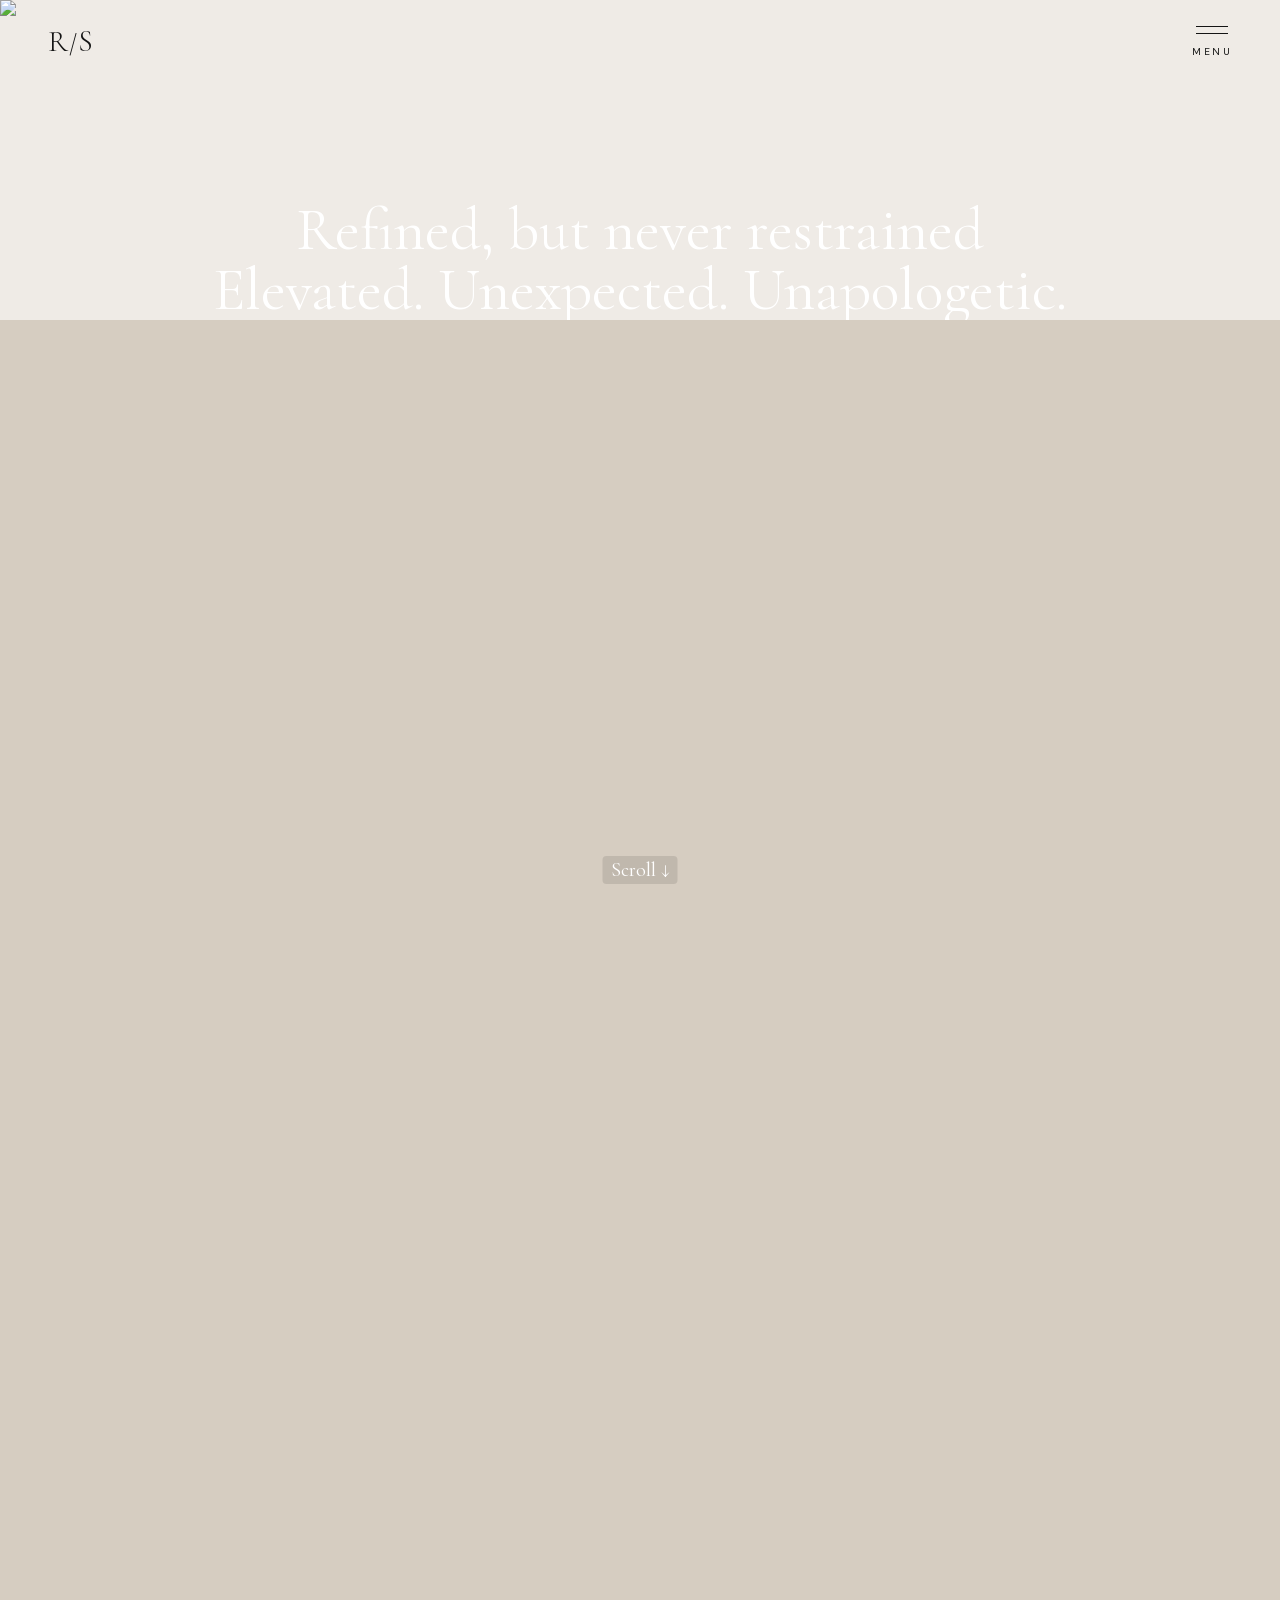
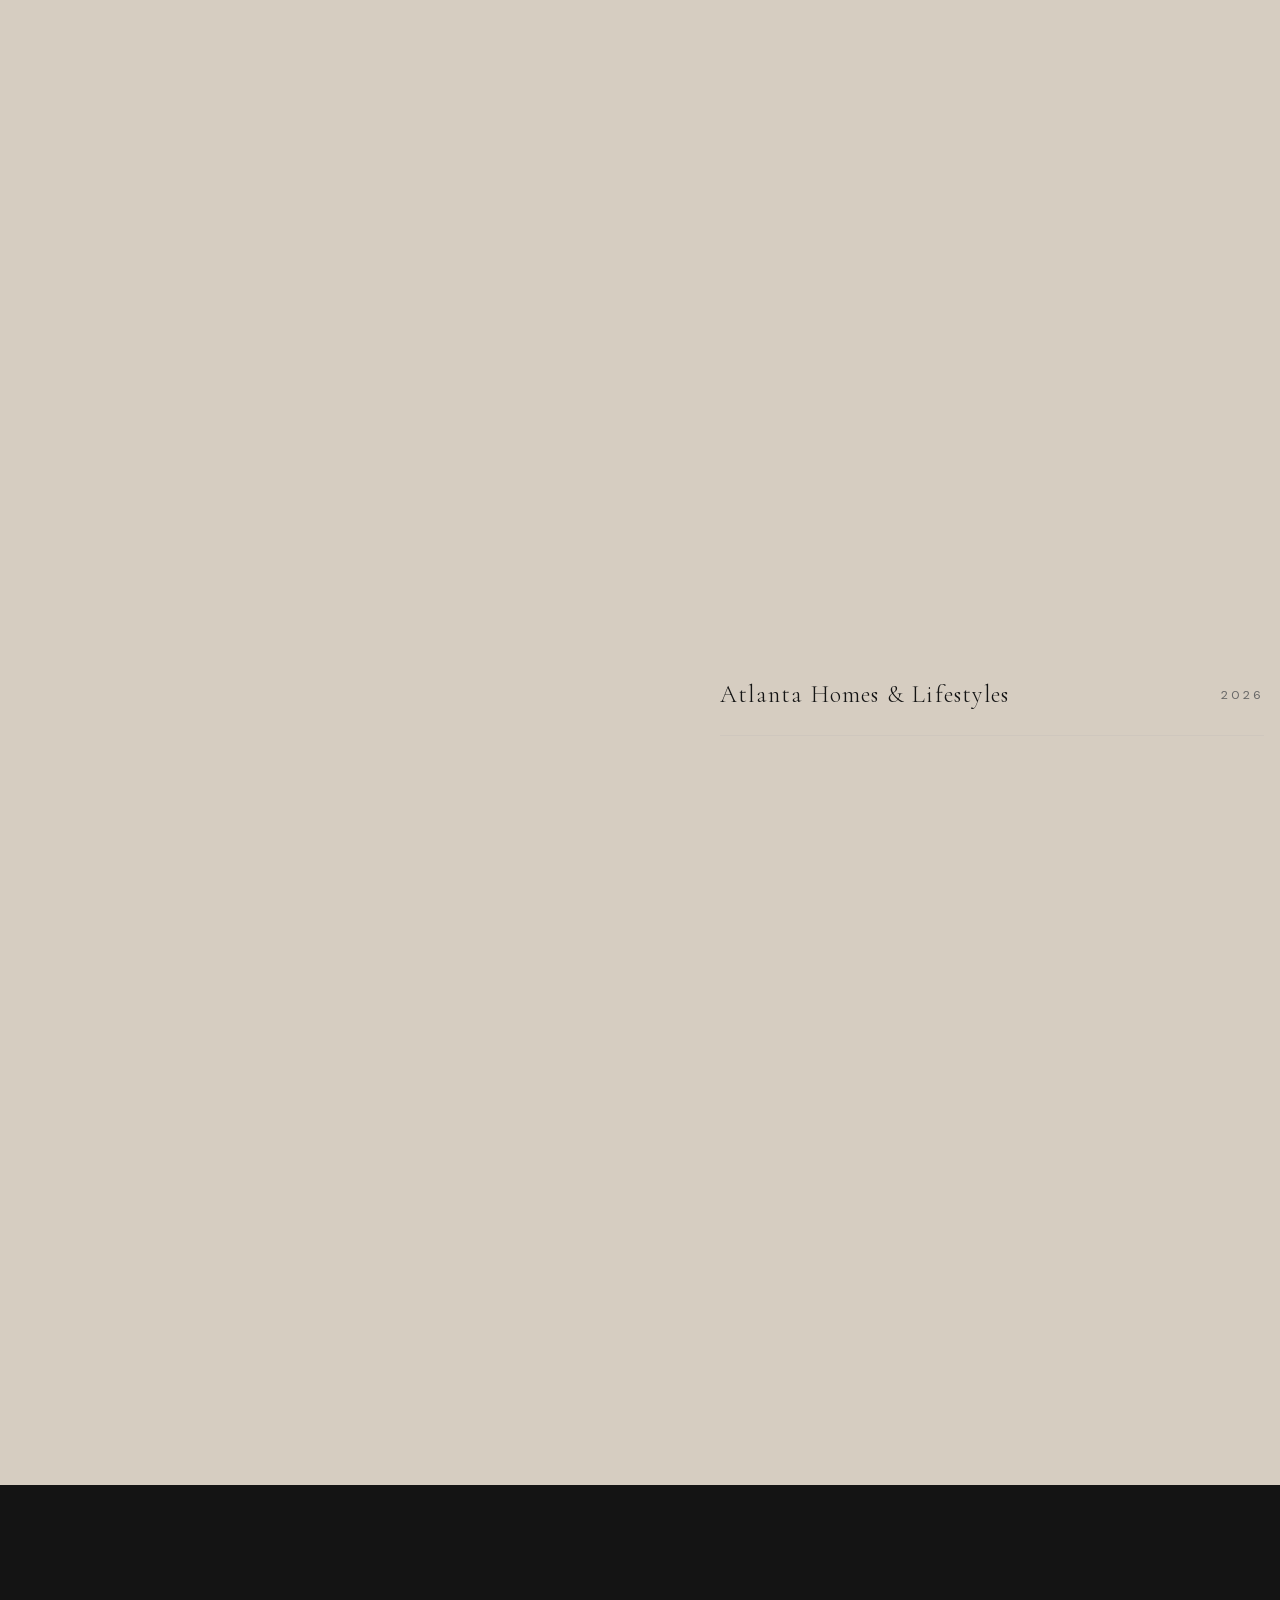
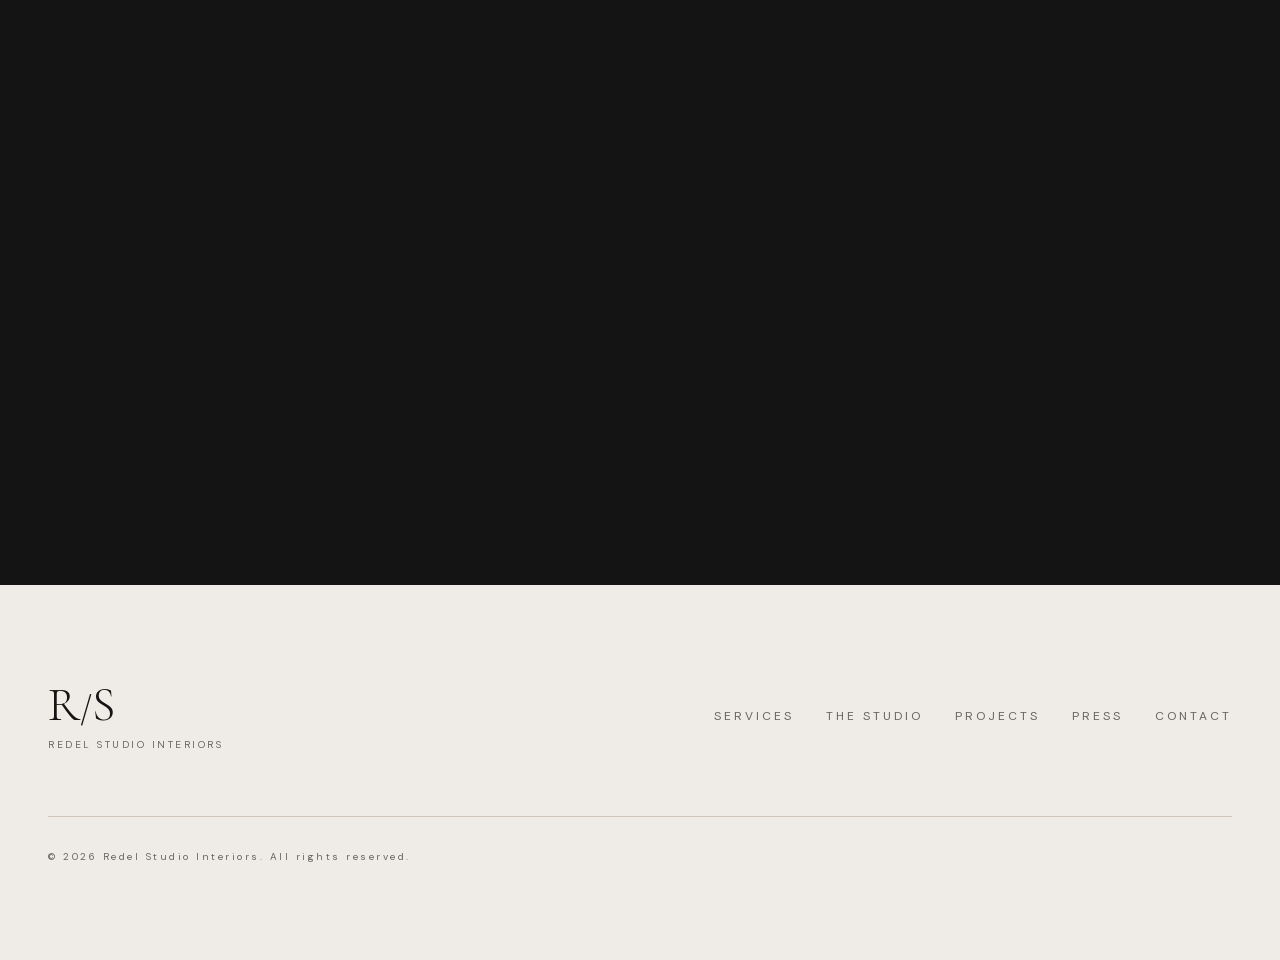
==== commit e5896048: "controlador de apertura de examen por tiempo" ====
--- a/index.html
+++ b/index.html
@@ -1 +1 @@
-<!DOCTYPE html><!--BGIcKCmimsEjpPTUiTkBr--><html lang="en"><head><meta charSet="utf-8"/><meta name="viewport" content="width=device-width, initial-scale=1"/><link rel="preload" href="/_next/static/media/01e4147cff8141ee-s.p.7787e134.woff2" as="font" crossorigin="" type="font/woff2"/><link rel="preload" href="/_next/static/media/5c285b27cdda1fe8-s.p.a62025f2.woff2" as="font" crossorigin="" type="font/woff2"/><link rel="preload" as="image" href="/placeholder-logo.png"/><link rel="preload" as="image" href="/images/hero-interior.jpg"/><link rel="preload" as="image" href="/images/team.jpg"/><link rel="preload" as="image" href="/images/residential-1.jpg"/><link rel="preload" as="image" href="/images/press.jpg"/><link rel="preload" as="image" href="/images/project-1-1.jpeg"/><link rel="preload" as="image" href="/images/project-1-2.jpeg"/><link rel="preload" as="image" href="/images/project-1-3.jpeg"/><link rel="preload" as="image" href="/images/project-2.jpeg"/><link rel="preload" as="image" href="/images/project-3-1.jpeg"/><link rel="stylesheet" href="/_next/static/chunks/002c93586e1a0ab5.css" data-precedence="next"/><link rel="preload" as="script" fetchPriority="low" href="/_next/static/chunks/a0b73b26a17b926b.js"/><script src="/_next/static/chunks/aee6c7720838f8a2.js" async=""></script><script src="/_next/static/chunks/c14890ef0997f7e6.js" async=""></script><script src="/_next/static/chunks/turbopack-5d6f9f7c089d939c.js" async=""></script><script src="/_next/static/chunks/ddb430cb604df3b4.js" async=""></script><script src="/_next/static/chunks/ff1a16fafef87110.js" async=""></script><script src="/_next/static/chunks/d2be314c3ece3fbe.js" async=""></script><script src="/_next/static/chunks/1d1bd576534a02c9.js" async=""></script><link rel="preload" as="image" href="/images/project-5-1.jpeg"/><meta name="next-size-adjust" content=""/><title>Redel Studio Interiors</title><meta name="description" content="Refined, but never restrained. Elevated. Unexpected. Unapologetic."/><script src="/_next/static/chunks/a6dad97d9634a72d.js" noModule=""></script></head><body class="cormorant_garamond_f767a74-module__g98QpG__variable dm_sans_a3043513-module__NbTCrW__variable font-sans antialiased"><div hidden=""><!--$--><!--/$--></div><div class="jsx-7a5d37775d6b3ab8 intro-wrapper"><div class="jsx-7a5d37775d6b3ab8 intro-background"><div class="jsx-7a5d37775d6b3ab8 intro-content"><div class="jsx-7a5d37775d6b3ab8 intro-logo-container"><img alt="Redel Studio Logo" width="200" height="200" decoding="async" data-nimg="1" class="intro-logo" style="color:transparent" src="/placeholder-logo.png"/></div><div class="jsx-7a5d37775d6b3ab8 intro-text-container"><h1 class="jsx-7a5d37775d6b3ab8 intro-text text-4xl md:text-6xl font-serif text-white text-center px-4">Refined, but never restrained<br class="jsx-7a5d37775d6b3ab8"/>Elevated. Unexpected. Unapologetic.</h1></div></div></div></div><main><header class="fixed top-0 left-0 right-0 z-50 flex items-center justify-between px-6 md:px-12 transition-all duration-500 py-6 bg-transparent"><a href="#hero" class="relative z-50 flex flex-col items-center leading-none"><span class="text-3xl font-light tracking-wide font-serif text-foreground">R<span class="text-2xl">/</span>S</span></a><button class="relative z-50 flex flex-col items-center gap-1.5 group cursor-pointer" aria-label="Open menu"><span class="block h-px w-8 bg-foreground transition-all duration-500 ease-out "></span><span class="block h-px w-8 bg-foreground transition-all duration-500 ease-out "></span><span class="font-mono text-[10px] tracking-brand uppercase mt-1 text-foreground transition-opacity duration-300 opacity-100">Menu</span></button></header><div class="fixed inset-0 z-40 transition-all duration-700 ease-[cubic-bezier(0.76,0,0.24,1)] opacity-0 pointer-events-none"><div class="absolute inset-0 bg-foreground transition-transform duration-700 ease-[cubic-bezier(0.76,0,0.24,1)] origin-top scale-y-0"></div><div class="relative h-full flex flex-col md:flex-row items-center justify-center"><div class="hidden md:flex w-1/2 h-full items-center justify-center p-12"><div class="relative w-full max-w-md aspect-[3/4] overflow-hidden"><img src="/images/hero-interior.jpg" alt="" class="absolute inset-0 w-full h-full object-cover transition-all duration-700 ease-out opacity-0 scale-105"/><img src="/images/team.jpg" alt="" class="absolute inset-0 w-full h-full object-cover transition-all duration-700 ease-out opacity-0 scale-105"/><img src="/images/residential-1.jpg" alt="" class="absolute inset-0 w-full h-full object-cover transition-all duration-700 ease-out opacity-0 scale-105"/><img src="/images/press.jpg" alt="" class="absolute inset-0 w-full h-full object-cover transition-all duration-700 ease-out opacity-0 scale-105"/><img src="/images/team.jpg" alt="" class="absolute inset-0 w-full h-full object-cover transition-all duration-700 ease-out opacity-0 scale-105"/><div class="absolute inset-0 flex items-center justify-center"><span class="text-6xl font-light text-primary-foreground/20 font-serif">R<span class="text-5xl">/</span>S</span></div></div></div><nav class="flex flex-col gap-2 md:gap-4 md:w-1/2 px-8 md:px-16"><a href="#services" class="group flex items-center gap-4 text-primary-foreground transition-all duration-500 translate-y-8 opacity-0" style="transition-delay:0ms"><span class="font-mono text-xs tracking-brand text-primary-foreground/40 w-8">0<!-- -->1</span><span class="text-3xl md:text-5xl font-light font-serif tracking-wide hover:tracking-widest transition-all duration-500">Services</span></a><a href="#studio" class="group flex items-center gap-4 text-primary-foreground transition-all duration-500 translate-y-8 opacity-0" style="transition-delay:0ms"><span class="font-mono text-xs tracking-brand text-primary-foreground/40 w-8">0<!-- -->2</span><span class="text-3xl md:text-5xl font-light font-serif tracking-wide hover:tracking-widest transition-all duration-500">The Studio</span></a><a href="#projects" class="group flex items-center gap-4 text-primary-foreground transition-all duration-500 translate-y-8 opacity-0" style="transition-delay:0ms"><span class="font-mono text-xs tracking-brand text-primary-foreground/40 w-8">0<!-- -->3</span><span class="text-3xl md:text-5xl font-light font-serif tracking-wide hover:tracking-widest transition-all duration-500">Projects</span></a><a href="#press" class="group flex items-center gap-4 text-primary-foreground transition-all duration-500 translate-y-8 opacity-0" style="transition-delay:0ms"><span class="font-mono text-xs tracking-brand text-primary-foreground/40 w-8">0<!-- -->4</span><span class="text-3xl md:text-5xl font-light font-serif tracking-wide hover:tracking-widest transition-all duration-500">Press</span></a><a href="#contact" class="group flex items-center gap-4 text-primary-foreground transition-all duration-500 translate-y-8 opacity-0" style="transition-delay:0ms"><span class="font-mono text-xs tracking-brand text-primary-foreground/40 w-8">0<!-- -->5</span><span class="text-3xl md:text-5xl font-light font-serif tracking-wide hover:tracking-widest transition-all duration-500">Contact</span></a></nav></div><div class="absolute bottom-0 left-0 right-0 px-8 md:px-12 py-6 flex items-center justify-between border-t border-primary-foreground/10 transition-all duration-500 translate-y-4 opacity-0" style="transition-delay:0ms"><span class="font-mono text-xs tracking-brand text-primary-foreground/60 uppercase">redelstudio@gmail.com</span><span class="font-mono text-xs tracking-brand text-primary-foreground/60">(419) 310-3928</span></div></div><section id="services" class="relative text-primary-foreground"><div class="max-w-7xl mx-auto px-6 md:px-12 pt-24 md:pt-40 pb-16"><div class="flex items-center gap-4 transition-all duration-700 opacity-0 translate-y-6"><span class="font-mono text-xs tracking-brand text-primary">01</span><div class="h-px w-12 bg-primary"></div><span class="font-mono text-xs tracking-brand uppercase text-primary">What We Do</span></div></div><div class="relative grid grid-cols-1 md:grid-cols-5 transition-all duration-700 opacity-0 translate-y-10" style="transition-delay:0ms"><div class="order-1 md:order-2 md:col-span-3 relative min-h-[320px] md:min-h-[520px]"><img src="/images/hero-interior.jpg" alt="Interiors 1" class="absolute inset-0 w-full h-full object-cover transition-opacity duration-1000" style="opacity:1"/><div class="absolute inset-0 bg-foreground/10"></div><div class="pointer-events-none absolute z-10 -bottom-20 md:bottom-10 left-20 ml-4 md:ml-5"><h3 class="whitespace-nowrap font-realife-moment tracking-[.6rem] text-[5rem] md:text-8xl text-white origin-bottom-left -rotate-90" aria-label="Interiors"><span class="inline-block" style="opacity:0;transform:translateY(32px);transition:opacity 0.65s ease 0s, transform 0.65s ease 0s">I</span><span class="inline-block" style="opacity:0;transform:translateY(32px);transition:opacity 0.65s ease 0.05s, transform 0.65s ease 0.05s">n</span><span class="inline-block" style="opacity:0;transform:translateY(32px);transition:opacity 0.65s ease 0.1s, transform 0.65s ease 0.1s">t</span><span class="inline-block" style="opacity:0;transform:translateY(32px);transition:opacity 0.65s ease 0.15000000000000002s, transform 0.65s ease 0.15000000000000002s">e</span><span class="inline-block" style="opacity:0;transform:translateY(32px);transition:opacity 0.65s ease 0.2s, transform 0.65s ease 0.2s">r</span><span class="inline-block" style="opacity:0;transform:translateY(32px);transition:opacity 0.65s ease 0.25s, transform 0.65s ease 0.25s">i</span><span class="inline-block" style="opacity:0;transform:translateY(32px);transition:opacity 0.65s ease 0.30000000000000004s, transform 0.65s ease 0.30000000000000004s">o</span><span class="inline-block" style="opacity:0;transform:translateY(32px);transition:opacity 0.65s ease 0.35000000000000003s, transform 0.65s ease 0.35000000000000003s">r</span><span class="inline-block" style="opacity:0;transform:translateY(32px);transition:opacity 0.65s ease 0.4s, transform 0.65s ease 0.4s">s</span></h3></div></div><div class="order-2 ml-16 md:ml-0 md:order-1 md:col-span-2 flex flex-col justify-center gap-10 px-6 md:px-12 py-8 md:py-28"><p class="text-base md:text-xl font-light text-primary max-w-[26rem] line-height-text">Redel Studio is an interior design studio focused on creating elevated, livable homes and gathering spaces that balance refinement with an effortless, unexpected edge.</p><a class="text-base md:text-xl font-canva-sans text-primary font-bold uppercase" href="#projects">Explore next projects</a></div></div><div class="pb-24 md:pb-40"></div></section><section id="studio" class="relative bg-[#d6cdc1] py-24 md:py-40 px-6 md:px-12"><div class="max-w-7xl mx-auto"><div class="flex items-center gap-4 mb-16 transition-all duration-700 opacity-0 translate-y-6"><span class="font-mono text-xs tracking-brand text-muted-foreground">02</span><div class="h-px w-12 bg-border"></div><span class="font-mono text-foreground text-xs tracking-brand uppercase text-muted-foreground">The Studio</span></div><div class="grid grid-cols-1 md:grid-cols-2 gap-8 md:gap-24 items-center"><div class="order-2 md:order-1 ml-20 md:ml-0"><p class="mt-8 font-mono text-sm leading-relaxed text-muted-foreground max-w-md transition-all duration-900 opacity-0 translate-y-8 line-height-text" style="transition-delay:400ms">Founded by Patty Redelius,<!-- --> <!-- -->Redel Studio designs elevated residential spaces with a refined, unexpected point of view. With experience shaped across the world, her work reflects a distinctly global perspective—driven by the belief that passion has the power to inspire and move others.</p><div class="mt-10 transition-all duration-900 opacity-0 translate-y-8" style="transition-delay:600ms"><a href="#contact" class="text-base md:text-xl font-canva-sans text-primary font-bold uppercase"><span class="relative">Meet the Team</span></a></div></div><div class="relative aspect-[3/4] transition-all duration-1000 opacity-0 translate-y-12 order-1 md:order-2" style="transition-delay:300ms"><div class="pointer-events-none absolute z-10 text-white md:text-black left-[6rem] md:-left-0 -bottom-16 md:top-1/2 "><h3 class="whitespace-nowrap font-realife-moment tracking-[.6rem] text-[5rem] md:text-8xl origin-bottom-left -rotate-90" aria-label="Studio"><span class="inline-block" style="opacity:0;transform:translateY(32px);transition:opacity 0.65s ease 0s, transform 0.65s ease 0s">S</span><span class="inline-block" style="opacity:0;transform:translateY(32px);transition:opacity 0.65s ease 0.05s, transform 0.65s ease 0.05s">t</span><span class="inline-block" style="opacity:0;transform:translateY(32px);transition:opacity 0.65s ease 0.1s, transform 0.65s ease 0.1s">u</span><span class="inline-block" style="opacity:0;transform:translateY(32px);transition:opacity 0.65s ease 0.15000000000000002s, transform 0.65s ease 0.15000000000000002s">d</span><span class="inline-block" style="opacity:0;transform:translateY(32px);transition:opacity 0.65s ease 0.2s, transform 0.65s ease 0.2s">i</span><span class="inline-block" style="opacity:0;transform:translateY(32px);transition:opacity 0.65s ease 0.25s, transform 0.65s ease 0.25s">o</span></h3></div><div class="relative overflow-hidden w-full h-full"><img src="/images/team.jpg" alt="Redel Studio design team" class="w-full h-full object-cover hover:scale-105 transition-transform duration-700"/><div class="absolute bottom-0 left-0 w-full h-px bg-foreground/20"></div></div></div></div></div></section><section id="projects" class="relative py-24 md:py-40 overflow-hidden"><div class="max-w-7xl mx-auto px-6 md:px-12"><div class="flex items-center gap-4 mb-16 transition-all duration-700 opacity-0 translate-y-6"><span class="font-mono text-xs tracking-brand text-muted-foreground">03</span><div class="h-px w-12 bg-border"></div><span class="font-mono text-xs tracking-brand uppercase text-muted-foreground">Projects</span></div><div class="transition-all duration-700 opacity-0 translate-y-8" style="transition-delay:200ms"><div class="relative group"><div class="overflow-hidden"><div class="flex"><div class="relative flex-[0_0_100%] aspect-[4/3] md:aspect-video"><img src="/images/project-1-1.jpeg" alt="Woodstock lane estate 1" class="w-full h-full object-cover"/></div><div class="relative flex-[0_0_100%] aspect-[4/3] md:aspect-video"><img src="/images/project-1-2.jpeg" alt="Woodstock lane estate 2" class="w-full h-full object-cover"/></div><div class="relative flex-[0_0_100%] aspect-[4/3] md:aspect-video"><img src="/images/project-1-3.jpeg" alt="Woodstock lane estate 3" class="w-full h-full object-cover"/></div></div></div><button class="absolute inset-0 z-10 w-full h-full border-0 bg-transparent cursor-zoom-in" aria-label="Ver imagen en pantalla completa"></button><div class="absolute inset-0 flex flex-col items-center justify-center pointer-events-none"><div class="absolute inset-0 bg-black/25"></div><h3 class="relative z-10 text-4xl sm:text-6xl md:text-8xl lg:text-[10rem] font-realife-moment tracking-[.6rem] uppercase text-white text-center px-8 drop-shadow-lg">Woodstock lane estate</h3></div><div class="absolute top-4 right-4 z-20 font-mono text-xs text-white/70 pointer-events-none">01<!-- --> / <!-- -->03</div><button class="absolute left-3 top-1/2 -translate-y-1/2 z-20 w-10 h-10 flex items-center justify-center rounded-full bg-black/40 text-white hover:bg-black/60 transition-colors backdrop-blur-sm" aria-label="Imagen anterior"><svg class="w-6 h-6" fill="none" viewBox="0 0 24 24" stroke="currentColor" stroke-width="1.5"><path stroke-linecap="round" stroke-linejoin="round" d="M15.75 19.5L8.25 12l7.5-7.5"></path></svg></button><button class="absolute right-3 top-1/2 -translate-y-1/2 z-20 w-10 h-10 flex items-center justify-center rounded-full bg-black/40 text-white hover:bg-black/60 transition-colors backdrop-blur-sm" aria-label="Siguiente imagen"><svg class="w-6 h-6" fill="none" viewBox="0 0 24 24" stroke="currentColor" stroke-width="1.5"><path stroke-linecap="round" stroke-linejoin="round" d="M8.25 4.5l7.5 7.5-7.5 7.5"></path></svg></button></div></div><div class="hidden mt-4"><p class="font-mono text-xs text-muted-foreground">01<!-- --> / <!-- -->06</p></div><div class="mt-4 transition-all duration-700 opacity-0 translate-y-8" style="transition-delay:400ms"><div class="overflow-hidden"><div class="flex gap-3 py-4"><button class="relative flex-[0_0_auto] ml-1 w-28 h-20 overflow-hidden rounded-sm transition-all duration-300 ring-2 ring-foreground opacity-100" aria-label="Woodstock lane estate" aria-pressed="true"><img src="/images/project-1-1.jpeg" alt="Woodstock lane estate" class="w-full h-full object-cover"/><div class="absolute inset-0 flex items-center justify-center p-1.5 bg-gradient-to-t from-black/60 to-transparent"><p class="text-white font-sans"></p></div></button><button class="relative flex-[0_0_auto] ml-1 w-28 h-20 overflow-hidden rounded-sm transition-all duration-300 opacity-50 hover:opacity-80" aria-label="Oceanfront Private Residence" aria-pressed="false"><img src="/images/project-2.jpeg" alt="Oceanfront Private Residence" class="w-full h-full object-cover"/><div class="absolute inset-0 flex items-center justify-center p-1.5 bg-gradient-to-t from-black/60 to-transparent"><p class="text-white font-sans"></p></div></button><button class="relative flex-[0_0_auto] ml-1 w-28 h-20 overflow-hidden rounded-sm transition-all duration-300 opacity-50 hover:opacity-80" aria-label="Old Towne Lane Residence" aria-pressed="false"><img src="/images/project-3-1.jpeg" alt="Old Towne Lane Residence" class="w-full h-full object-cover"/><div class="absolute inset-0 flex items-center justify-center p-1.5 bg-gradient-to-t from-black/60 to-transparent"><p class="text-white font-sans"></p></div></button><button class="relative flex-[0_0_auto] ml-1 w-28 h-20 overflow-hidden rounded-sm transition-all duration-300 opacity-50 hover:opacity-80" aria-label="Ranch Style Residence" aria-pressed="false"><div class="w-full h-full" style="background-color:#9a9182"></div><div class="absolute inset-0 flex items-center justify-center p-1.5 bg-gradient-to-t from-black/60 to-transparent"><p class="text-white font-sans"><span class="font-serif text-md leading-none">Coming <br/>soon</span></p></div></button><button class="relative flex-[0_0_auto] ml-1 w-28 h-20 overflow-hidden rounded-sm transition-all duration-300 opacity-50 hover:opacity-80" aria-label="Woodstock Modern Estate" aria-pressed="false"><img src="/images/project-5-1.jpeg" alt="Woodstock Modern Estate" class="w-full h-full object-cover"/><div class="absolute inset-0 flex items-center justify-center p-1.5 bg-gradient-to-t from-black/60 to-transparent"><p class="text-white font-sans"></p></div></button><button class="relative flex-[0_0_auto] ml-1 w-28 h-20 overflow-hidden rounded-sm transition-all duration-300 opacity-50 hover:opacity-80" aria-label="Spec Homes" aria-pressed="false"><img src="/images/project-5-1.jpeg" alt="Spec Homes" class="w-full h-full object-cover"/><div class="absolute inset-0 flex items-center justify-center p-1.5 bg-gradient-to-t from-black/60 to-transparent"><p class="text-white font-sans"></p></div></button></div></div></div></div></section><section id="press" class="relative py-24 md:py-40 px-6 md:px-12"><div class="max-w-7xl mx-auto"><div class="flex items-center gap-4 mb-16 transition-all duration-700 opacity-0 translate-y-6"><span class="font-mono text-xs tracking-brand text-muted-foreground">04</span><div class="h-px w-12 bg-border"></div><span class="font-mono text-xs tracking-brand uppercase text-muted-foreground">Press</span></div><div class="grid grid-cols-1 md:grid-cols-2 gap-8 md:gap-24 items-start"><div class="relative h-[300px] md:h-auto md:aspect-[3/4] transition-all duration-1000 opacity-0 translate-y-12" style="transition-delay:200ms"><div class="relative  overflow-hidden w-full h-full"><img src="/images/press.jpg" alt="Atlanta Homes &amp; Lifestyles" class="absolute inset-0 w-full h-full object-cover transition-opacity duration-300 opacity-100"/></div><div class="pointer-events-none absolute z-10 bottom-[40%] md:bottom-[100%] -left-20 md:-left-20 mr-4 md:mr-5"><h3 class="whitespace-nowrap font-realife-moment tracking-[.6rem] text-6xl md:text-8xl text-white origin-bottom-right absolute  -rotate-90" aria-label="Press"><span class="inline-block" style="opacity:0;transform:translateY(32px);transition:opacity 0.65s ease 0s, transform 0.65s ease 0s">P</span><span class="inline-block" style="opacity:0;transform:translateY(32px);transition:opacity 0.65s ease 0.05s, transform 0.65s ease 0.05s">r</span><span class="inline-block" style="opacity:0;transform:translateY(32px);transition:opacity 0.65s ease 0.1s, transform 0.65s ease 0.1s">e</span><span class="inline-block" style="opacity:0;transform:translateY(32px);transition:opacity 0.65s ease 0.15000000000000002s, transform 0.65s ease 0.15000000000000002s">s</span><span class="inline-block" style="opacity:0;transform:translateY(32px);transition:opacity 0.65s ease 0.2s, transform 0.65s ease 0.2s">s</span></h3></div></div><div class="ml-20 md:ml-0"><h2 class="text-3xl md:text-5xl font-serif font-light leading-tight text-foreground mb-2 transition-all duration-900 opacity-0 translate-y-8" style="transition-delay:300ms">As seen in</h2><div class="flex flex-col"><button class="group w-full flex items-center justify-between py-6 border-b border-border cursor-pointer transition-all duration-700 opacity-0 translate-x-8 opacity-100" style="transition-delay:400ms"><span class="text-lg md:text-2xl font-serif font-light transition-all duration-500 text-foreground tracking-wider">Atlanta Homes &amp; Lifestyles</span><span class="font-mono text-xs tracking-brand text-muted-foreground">2026</span></button></div></div></div></div></section><section id="contact" class="relative py-24 md:py-40 bg-foreground text-primary-foreground overflow-hidden"><div class="max-w-7xl mx-auto px-6 md:px-12"><div class="grid grid-cols-1 md:grid-cols-2 gap-16 md:gap-24"><div><div class="flex items-center gap-4 mb-12 transition-all duration-700 opacity-0 translate-y-6"><span class="font-mono text-xs tracking-brand text-primary-foreground/40">05</span><div class="h-px w-12 bg-primary-foreground/20"></div><span class="font-mono text-xs tracking-brand uppercase text-primary-foreground/40">Get In Touch</span></div><h2 class="text-4xl md:text-7xl font-serif font-light leading-tight transition-all duration-900 opacity-0 translate-y-8" style="transition-delay:200ms">Let&#x27;s create something extraordinary.</h2><p class="mt-8 font-mono text-sm leading-relaxed text-primary-foreground/60 max-w-md transition-all duration-900 opacity-0 translate-y-8" style="transition-delay:400ms">We would love to hear about your next project. Whether you are building a new home, renovating a space, or looking for design consultation, our team is ready to help bring your vision to life.</p></div><div class="flex flex-col justify-center"><div class="space-y-10 transition-all duration-900 opacity-0 translate-y-8" style="transition-delay:300ms"><div><span class="font-mono text-[10px] tracking-brand uppercase text-primary-foreground/40 block mb-2">Email</span><a href="mailto:nicetomeetyou@redelstudio.com" class="text-xl md:text-2xl font-serif font-light text-primary-foreground hover:text-primary-foreground/80 transition-colors duration-300">nicetomeetyou@redelstudio.com</a></div><div><span class="font-mono text-[10px] tracking-brand uppercase text-primary-foreground/40 block mb-2">Phone</span><a href="tel:+16193107928" class="text-xl md:text-2xl font-serif font-light text-primary-foreground hover:text-primary-foreground/80 transition-colors duration-300">(619) 310-7928</a></div><div><span class="font-mono text-[10px] tracking-brand uppercase text-primary-foreground/40 block mb-2">Studio</span><p class="text-xl md:text-2xl font-serif font-light text-primary-foreground leading-relaxed">Atlanta, Georgia</p></div><div class="flex items-center gap-6 pt-4"><a href="#" class="flex font-mono text-xs tracking-brand uppercase text-primary-foreground/60 hover:text-primary-foreground transition-colors duration-300"><svg xmlns="http://www.w3.org/2000/svg" width="14" height="14" viewBox="0 0 24 24" fill="none" stroke="currentColor" class="text-muted-foreground mr-3"><rect x="2" y="3" width="20" height="18" rx="4" ry="4" stroke-width="1.5"></rect><path d="M16 11.37A4 4 0 1 1 12.63 8" stroke-width="1.5"></path><circle cx="17.5" cy="6.5" r="1.2" fill="currentColor"></circle></svg>Instagram</a></div></div></div></div></div><div class="absolute -bottom-20 -right-10 text-[20rem] md:text-[30rem] font-serif font-light text-primary-foreground/[0.03] leading-none select-none pointer-events-none transition-all duration-1000 opacity-0" style="transition-delay:600ms">R/S</div></section><footer class="bg-background py-16 md:py-24 px-6 md:px-12"><div class="max-w-7xl mx-auto"><div class="flex flex-col md:flex-row items-start md:items-center justify-between gap-12 mb-16"><div class="flex flex-col items-start"><span class="text-5xl font-light font-serif text-foreground leading-none">R<span class="text-4xl">/</span>S</span><span class="mt-2 font-mono text-[10px] tracking-brand uppercase text-muted-foreground">Redel Studio Interiors</span></div><nav class="flex flex-wrap gap-6 md:gap-8"><a href="#services" class="font-mono text-xs tracking-brand uppercase text-muted-foreground hover:text-foreground transition-colors duration-300">Services</a><a href="#studio" class="font-mono text-xs tracking-brand uppercase text-muted-foreground hover:text-foreground transition-colors duration-300">The Studio</a><a href="#projects" class="font-mono text-xs tracking-brand uppercase text-muted-foreground hover:text-foreground transition-colors duration-300">Projects</a><a href="#press" class="font-mono text-xs tracking-brand uppercase text-muted-foreground hover:text-foreground transition-colors duration-300">Press</a><a href="#contact" class="font-mono text-xs tracking-brand uppercase text-muted-foreground hover:text-foreground transition-colors duration-300">Contact</a></nav></div><div class="h-px bg-border mb-8"></div><div class="flex flex-col md:flex-row items-start md:items-center justify-between gap-4"><span class="font-mono text-[10px] tracking-brand text-muted-foreground">© <!-- -->2026<!-- --> <!-- -->Redel Studio Interiors. All rights reserved.</span></div></div></footer><div class="fixed text-white bottom-4 left-1/2 transform -translate-x-1/2"><div class="bg-black/10 px-2 rounded max-w-7xl mx-auto text-xl animate-bounce">Scroll ↓</div></div></main><!--$--><!--/$--><script src="/_next/static/chunks/a0b73b26a17b926b.js" id="_R_" async=""></script><script>(self.__next_f=self.__next_f||[]).push([0])</script><script>self.__next_f.push([1,"1:\"$Sreact.fragment\"\n2:I[84001,[\"/_next/static/chunks/ddb430cb604df3b4.js\"],\"default\"]\n3:I[67978,[\"/_next/static/chunks/ddb430cb604df3b4.js\"],\"ContentProvider\"]\n4:I[39756,[\"/_next/static/chunks/ff1a16fafef87110.js\",\"/_next/static/chunks/d2be314c3ece3fbe.js\"],\"default\"]\n5:I[37457,[\"/_next/static/chunks/ff1a16fafef87110.js\",\"/_next/static/chunks/d2be314c3ece3fbe.js\"],\"default\"]\n6:I[13474,[\"/_next/static/chunks/ddb430cb604df3b4.js\",\"/_next/static/chunks/1d1bd576534a02c9.js\"],\"default\"]\n7:I[61849,[\"/_next/static/chunks/ddb430cb604df3b4.js\",\"/_next/static/chunks/1d1bd576534a02c9.js\"],\"default\"]\n8:I[4008,[\"/_next/static/chunks/ddb430cb604df3b4.js\",\"/_next/static/chunks/1d1bd576534a02c9.js\"],\"default\"]\n9:I[75403,[\"/_next/static/chunks/ddb430cb604df3b4.js\",\"/_next/static/chunks/1d1bd576534a02c9.js\"],\"default\"]\na:I[5285,[\"/_next/static/chunks/ddb430cb604df3b4.js\",\"/_next/static/chunks/1d1bd576534a02c9.js\"],\"default\"]\nb:I[9785,[\"/_next/static/chunks/ddb430cb604df3b4.js\",\"/_next/static/chunks/1d1bd576534a02c9.js\"],\"default\"]\nc:I[76841,[\"/_next/static/chunks/ddb430cb604df3b4.js\",\"/_next/static/chunks/1d1bd576534a02c9.js\"],\"default\"]\nd:I[13389,[\"/_next/static/chunks/ddb430cb604df3b4.js\",\"/_next/static/chunks/1d1bd576534a02c9.js\"],\"default\"]\ne:I[97367,[\"/_next/static/chunks/ff1a16fafef87110.js\",\"/_next/static/chunks/d2be314c3ece3fbe.js\"],\"OutletBoundary\"]\nf:\"$Sreact.suspense\"\n11:I[97367,[\"/_next/static/chunks/ff1a16fafef87110.js\",\"/_next/static/chunks/d2be314c3ece3fbe.js\"],\"ViewportBoundary\"]\n13:I[97367,[\"/_next/static/chunks/ff1a16fafef87110.js\",\"/_next/static/chunks/d2be314c3ece3fbe.js\"],\"MetadataBoundary\"]\n15:I[68027,[\"/_next/static/chunks/ff1a16fafef87110.js\",\"/_next/static/chunks/d2be314c3ece3fbe.js\"],\"default\"]\n:HL[\"/_next/static/chunks/002c93586e1a0ab5.css\",\"style\"]\n:HL[\"/_next/static/media/01e4147cff8141ee-s.p.7787e134.woff2\",\"font\",{\"crossOrigin\":\"\",\"type\":\"font/woff2\"}]\n:HL[\"/_next/static/media/5c285b27cdda1fe8-s.p.a62025f2.woff2\",\"font\",{\"crossOrigin\":\"\",\"type\":\"font/woff2\"}]\n"])</script><script>self.__next_f.push([1,"0:{\"P\":null,\"b\":\"BGIcKCmimsEjpPTUiTkBr\",\"c\":[\"\",\"\"],\"q\":\"\",\"i\":false,\"f\":[[[\"\",{\"children\":[\"__PAGE__\",{}]},\"$undefined\",\"$undefined\",true],[[\"$\",\"$1\",\"c\",{\"children\":[[[\"$\",\"link\",\"0\",{\"rel\":\"stylesheet\",\"href\":\"/_next/static/chunks/002c93586e1a0ab5.css\",\"precedence\":\"next\",\"crossOrigin\":\"$undefined\",\"nonce\":\"$undefined\"}],[\"$\",\"script\",\"script-0\",{\"src\":\"/_next/static/chunks/ddb430cb604df3b4.js\",\"async\":true,\"nonce\":\"$undefined\"}]],[\"$\",\"html\",null,{\"lang\":\"en\",\"children\":[\"$\",\"body\",null,{\"className\":\"cormorant_garamond_f767a74-module__g98QpG__variable dm_sans_a3043513-module__NbTCrW__variable font-sans antialiased\",\"children\":[[\"$\",\"$L2\",null,{}],[\"$\",\"$L3\",null,{\"children\":[\"$\",\"$L4\",null,{\"parallelRouterKey\":\"children\",\"error\":\"$undefined\",\"errorStyles\":\"$undefined\",\"errorScripts\":\"$undefined\",\"template\":[\"$\",\"$L5\",null,{}],\"templateStyles\":\"$undefined\",\"templateScripts\":\"$undefined\",\"notFound\":[[[\"$\",\"title\",null,{\"children\":\"404: This page could not be found.\"}],[\"$\",\"div\",null,{\"style\":{\"fontFamily\":\"system-ui,\\\"Segoe UI\\\",Roboto,Helvetica,Arial,sans-serif,\\\"Apple Color Emoji\\\",\\\"Segoe UI Emoji\\\"\",\"height\":\"100vh\",\"textAlign\":\"center\",\"display\":\"flex\",\"flexDirection\":\"column\",\"alignItems\":\"center\",\"justifyContent\":\"center\"},\"children\":[\"$\",\"div\",null,{\"children\":[[\"$\",\"style\",null,{\"dangerouslySetInnerHTML\":{\"__html\":\"body{color:#000;background:#fff;margin:0}.next-error-h1{border-right:1px solid rgba(0,0,0,.3)}@media (prefers-color-scheme:dark){body{color:#fff;background:#000}.next-error-h1{border-right:1px solid rgba(255,255,255,.3)}}\"}}],[\"$\",\"h1\",null,{\"className\":\"next-error-h1\",\"style\":{\"display\":\"inline-block\",\"margin\":\"0 20px 0 0\",\"padding\":\"0 23px 0 0\",\"fontSize\":24,\"fontWeight\":500,\"verticalAlign\":\"top\",\"lineHeight\":\"49px\"},\"children\":404}],[\"$\",\"div\",null,{\"style\":{\"display\":\"inline-block\"},\"children\":[\"$\",\"h2\",null,{\"style\":{\"fontSize\":14,\"fontWeight\":400,\"lineHeight\":\"49px\",\"margin\":0},\"children\":\"This page could not be found.\"}]}]]}]}]],[]],\"forbidden\":\"$undefined\",\"unauthorized\":\"$undefined\"}]}]]}]}]]}],{\"children\":[[\"$\",\"$1\",\"c\",{\"children\":[[\"$\",\"main\",null,{\"children\":[[\"$\",\"$L6\",null,{}],[\"$\",\"$L7\",null,{}],[\"$\",\"$L8\",null,{}],[\"$\",\"$L9\",null,{}],[\"$\",\"$La\",null,{}],[\"$\",\"$Lb\",null,{}],[\"$\",\"$Lc\",null,{}],[\"$\",\"$Ld\",null,{}]]}],[[\"$\",\"script\",\"script-0\",{\"src\":\"/_next/static/chunks/1d1bd576534a02c9.js\",\"async\":true,\"nonce\":\"$undefined\"}]],[\"$\",\"$Le\",null,{\"children\":[\"$\",\"$f\",null,{\"name\":\"Next.MetadataOutlet\",\"children\":\"$@10\"}]}]]}],{},null,false,false]},null,false,false],[\"$\",\"$1\",\"h\",{\"children\":[null,[\"$\",\"$L11\",null,{\"children\":\"$L12\"}],[\"$\",\"div\",null,{\"hidden\":true,\"children\":[\"$\",\"$L13\",null,{\"children\":[\"$\",\"$f\",null,{\"name\":\"Next.Metadata\",\"children\":\"$L14\"}]}]}],[\"$\",\"meta\",null,{\"name\":\"next-size-adjust\",\"content\":\"\"}]]}],false]],\"m\":\"$undefined\",\"G\":[\"$15\",[]],\"S\":true}\n"])</script><script>self.__next_f.push([1,"12:[[\"$\",\"meta\",\"0\",{\"charSet\":\"utf-8\"}],[\"$\",\"meta\",\"1\",{\"name\":\"viewport\",\"content\":\"width=device-width, initial-scale=1\"}]]\n"])</script><script>self.__next_f.push([1,"10:null\n14:[[\"$\",\"title\",\"0\",{\"children\":\"Redel Studio Interiors\"}],[\"$\",\"meta\",\"1\",{\"name\":\"description\",\"content\":\"Refined, but never restrained. Elevated. Unexpected. Unapologetic.\"}]]\n"])</script></body></html>+<!DOCTYPE html><!--BGIcKCmimsEjpPTUiTkBr--><html lang="en"><head><meta charSet="utf-8"/><meta name="viewport" content="width=device-width, initial-scale=1"/><link rel="preload" href="https://dlmo18.github.io/redel-studio-website/_next/static/media/01e4147cff8141ee-s.p.7787e134.woff2" as="font" crossorigin="" type="font/woff2"/><link rel="preload" href="https://dlmo18.github.io/redel-studio-website/_next/static/media/5c285b27cdda1fe8-s.p.a62025f2.woff2" as="font" crossorigin="" type="font/woff2"/><link rel="preload" as="image" href="https://dlmo18.github.io/redel-studio-website/placeholder-logo.png"/><link rel="preload" as="image" href="https://dlmo18.github.io/redel-studio-website/images/hero-interior.jpg"/><link rel="preload" as="image" href="https://dlmo18.github.io/redel-studio-website/images/team.jpg"/><link rel="preload" as="image" href="https://dlmo18.github.io/redel-studio-website/images/residential-1.jpg"/><link rel="preload" as="image" href="https://dlmo18.github.io/redel-studio-website/images/press.jpg"/><link rel="preload" as="image" href="https://dlmo18.github.io/redel-studio-website/images/project-1-1.jpeg"/><link rel="preload" as="image" href="https://dlmo18.github.io/redel-studio-website/images/project-1-2.jpeg"/><link rel="preload" as="image" href="https://dlmo18.github.io/redel-studio-website/images/project-1-3.jpeg"/><link rel="preload" as="image" href="https://dlmo18.github.io/redel-studio-website/images/project-2.jpeg"/><link rel="preload" as="image" href="https://dlmo18.github.io/redel-studio-website/images/project-3-1.jpeg"/><link rel="stylesheet" href="https://dlmo18.github.io/redel-studio-website/_next/static/chunks/002c93586e1a0ab5.css" data-precedence="next"/><link rel="preload" as="script" fetchPriority="low" href="https://dlmo18.github.io/redel-studio-website/_next/static/chunks/a0b73b26a17b926b.js"/><script src="https://dlmo18.github.io/redel-studio-website/_next/static/chunks/aee6c7720838f8a2.js" async=""></script><script src="https://dlmo18.github.io/redel-studio-website/_next/static/chunks/c14890ef0997f7e6.js" async=""></script><script src="https://dlmo18.github.io/redel-studio-website/_next/static/chunks/turbopack-5d6f9f7c089d939c.js" async=""></script><script src="https://dlmo18.github.io/redel-studio-website/_next/static/chunks/ddb430cb604df3b4.js" async=""></script><script src="https://dlmo18.github.io/redel-studio-website/_next/static/chunks/ff1a16fafef87110.js" async=""></script><script src="https://dlmo18.github.io/redel-studio-website/_next/static/chunks/d2be314c3ece3fbe.js" async=""></script><script src="https://dlmo18.github.io/redel-studio-website/_next/static/chunks/1d1bd576534a02c9.js" async=""></script><link rel="preload" as="image" href="https://dlmo18.github.io/redel-studio-website/images/project-5-1.jpeg"/><meta name="next-size-adjust" content=""/><title>Redel Studio Interiors</title><meta name="description" content="Refined, but never restrained. Elevated. Unexpected. Unapologetic."/><script src="https://dlmo18.github.io/redel-studio-website/_next/static/chunks/a6dad97d9634a72d.js" noModule=""></script></head><body class="cormorant_garamond_f767a74-module__g98QpG__variable dm_sans_a3043513-module__NbTCrW__variable font-sans antialiased"><div hidden=""><!--$--><!--/$--></div><div class="jsx-7a5d37775d6b3ab8 intro-wrapper"><div class="jsx-7a5d37775d6b3ab8 intro-background"><div class="jsx-7a5d37775d6b3ab8 intro-content"><div class="jsx-7a5d37775d6b3ab8 intro-logo-container"><img alt="Redel Studio Logo" width="200" height="200" decoding="async" data-nimg="1" class="intro-logo" style="color:transparent" src="https://dlmo18.github.io/redel-studio-website/placeholder-logo.png"/></div><div class="jsx-7a5d37775d6b3ab8 intro-text-container"><h1 class="jsx-7a5d37775d6b3ab8 intro-text text-4xl md:text-6xl font-serif text-white text-center px-4">Refined, but never restrained<br class="jsx-7a5d37775d6b3ab8"/>Elevated. Unexpected. Unapologetic.</h1></div></div></div></div><main><header class="fixed top-0 left-0 right-0 z-50 flex items-center justify-between px-6 md:px-12 transition-all duration-500 py-6 bg-transparent"><a href="#hero" class="relative z-50 flex flex-col items-center leading-none"><span class="text-3xl font-light tracking-wide font-serif text-foreground">R<span class="text-2xl">/</span>S</span></a><button class="relative z-50 flex flex-col items-center gap-1.5 group cursor-pointer" aria-label="Open menu"><span class="block h-px w-8 bg-foreground transition-all duration-500 ease-out "></span><span class="block h-px w-8 bg-foreground transition-all duration-500 ease-out "></span><span class="font-mono text-[10px] tracking-brand uppercase mt-1 text-foreground transition-opacity duration-300 opacity-100">Menu</span></button></header><div class="fixed inset-0 z-40 transition-all duration-700 ease-[cubic-bezier(0.76,0,0.24,1)] opacity-0 pointer-events-none"><div class="absolute inset-0 bg-foreground transition-transform duration-700 ease-[cubic-bezier(0.76,0,0.24,1)] origin-top scale-y-0"></div><div class="relative h-full flex flex-col md:flex-row items-center justify-center"><div class="hidden md:flex w-1/2 h-full items-center justify-center p-12"><div class="relative w-full max-w-md aspect-[3/4] overflow-hidden"><img src="https://dlmo18.github.io/redel-studio-website/images/hero-interior.jpg" alt="" class="absolute inset-0 w-full h-full object-cover transition-all duration-700 ease-out opacity-0 scale-105"/><img src="https://dlmo18.github.io/redel-studio-website/images/team.jpg" alt="" class="absolute inset-0 w-full h-full object-cover transition-all duration-700 ease-out opacity-0 scale-105"/><img src="https://dlmo18.github.io/redel-studio-website/images/residential-1.jpg" alt="" class="absolute inset-0 w-full h-full object-cover transition-all duration-700 ease-out opacity-0 scale-105"/><img src="https://dlmo18.github.io/redel-studio-website/images/press.jpg" alt="" class="absolute inset-0 w-full h-full object-cover transition-all duration-700 ease-out opacity-0 scale-105"/><img src="https://dlmo18.github.io/redel-studio-website/images/team.jpg" alt="" class="absolute inset-0 w-full h-full object-cover transition-all duration-700 ease-out opacity-0 scale-105"/><div class="absolute inset-0 flex items-center justify-center"><span class="text-6xl font-light text-primary-foreground/20 font-serif">R<span class="text-5xl">/</span>S</span></div></div></div><nav class="flex flex-col gap-2 md:gap-4 md:w-1/2 px-8 md:px-16"><a href="#services" class="group flex items-center gap-4 text-primary-foreground transition-all duration-500 translate-y-8 opacity-0" style="transition-delay:0ms"><span class="font-mono text-xs tracking-brand text-primary-foreground/40 w-8">0<!-- -->1</span><span class="text-3xl md:text-5xl font-light font-serif tracking-wide hover:tracking-widest transition-all duration-500">Services</span></a><a href="#studio" class="group flex items-center gap-4 text-primary-foreground transition-all duration-500 translate-y-8 opacity-0" style="transition-delay:0ms"><span class="font-mono text-xs tracking-brand text-primary-foreground/40 w-8">0<!-- -->2</span><span class="text-3xl md:text-5xl font-light font-serif tracking-wide hover:tracking-widest transition-all duration-500">The Studio</span></a><a href="#projects" class="group flex items-center gap-4 text-primary-foreground transition-all duration-500 translate-y-8 opacity-0" style="transition-delay:0ms"><span class="font-mono text-xs tracking-brand text-primary-foreground/40 w-8">0<!-- -->3</span><span class="text-3xl md:text-5xl font-light font-serif tracking-wide hover:tracking-widest transition-all duration-500">Projects</span></a><a href="#press" class="group flex items-center gap-4 text-primary-foreground transition-all duration-500 translate-y-8 opacity-0" style="transition-delay:0ms"><span class="font-mono text-xs tracking-brand text-primary-foreground/40 w-8">0<!-- -->4</span><span class="text-3xl md:text-5xl font-light font-serif tracking-wide hover:tracking-widest transition-all duration-500">Press</span></a><a href="#contact" class="group flex items-center gap-4 text-primary-foreground transition-all duration-500 translate-y-8 opacity-0" style="transition-delay:0ms"><span class="font-mono text-xs tracking-brand text-primary-foreground/40 w-8">0<!-- -->5</span><span class="text-3xl md:text-5xl font-light font-serif tracking-wide hover:tracking-widest transition-all duration-500">Contact</span></a></nav></div><div class="absolute bottom-0 left-0 right-0 px-8 md:px-12 py-6 flex items-center justify-between border-t border-primary-foreground/10 transition-all duration-500 translate-y-4 opacity-0" style="transition-delay:0ms"><span class="font-mono text-xs tracking-brand text-primary-foreground/60 uppercase">redelstudio@gmail.com</span><span class="font-mono text-xs tracking-brand text-primary-foreground/60">(419) 310-3928</span></div></div><section id="services" class="relative text-primary-foreground"><div class="max-w-7xl mx-auto px-6 md:px-12 pt-24 md:pt-40 pb-16"><div class="flex items-center gap-4 transition-all duration-700 opacity-0 translate-y-6"><span class="font-mono text-xs tracking-brand text-primary">01</span><div class="h-px w-12 bg-primary"></div><span class="font-mono text-xs tracking-brand uppercase text-primary">What We Do</span></div></div><div class="relative grid grid-cols-1 md:grid-cols-5 transition-all duration-700 opacity-0 translate-y-10" style="transition-delay:0ms"><div class="order-1 md:order-2 md:col-span-3 relative min-h-[320px] md:min-h-[520px]"><img src="https://dlmo18.github.io/redel-studio-website/images/hero-interior.jpg" alt="Interiors 1" class="absolute inset-0 w-full h-full object-cover transition-opacity duration-1000" style="opacity:1"/><div class="absolute inset-0 bg-foreground/10"></div><div class="pointer-events-none absolute z-10 -bottom-20 md:bottom-10 left-20 ml-4 md:ml-5"><h3 class="whitespace-nowrap font-realife-moment tracking-[.6rem] text-[5rem] md:text-8xl text-white origin-bottom-left -rotate-90" aria-label="Interiors"><span class="inline-block" style="opacity:0;transform:translateY(32px);transition:opacity 0.65s ease 0s, transform 0.65s ease 0s">I</span><span class="inline-block" style="opacity:0;transform:translateY(32px);transition:opacity 0.65s ease 0.05s, transform 0.65s ease 0.05s">n</span><span class="inline-block" style="opacity:0;transform:translateY(32px);transition:opacity 0.65s ease 0.1s, transform 0.65s ease 0.1s">t</span><span class="inline-block" style="opacity:0;transform:translateY(32px);transition:opacity 0.65s ease 0.15000000000000002s, transform 0.65s ease 0.15000000000000002s">e</span><span class="inline-block" style="opacity:0;transform:translateY(32px);transition:opacity 0.65s ease 0.2s, transform 0.65s ease 0.2s">r</span><span class="inline-block" style="opacity:0;transform:translateY(32px);transition:opacity 0.65s ease 0.25s, transform 0.65s ease 0.25s">i</span><span class="inline-block" style="opacity:0;transform:translateY(32px);transition:opacity 0.65s ease 0.30000000000000004s, transform 0.65s ease 0.30000000000000004s">o</span><span class="inline-block" style="opacity:0;transform:translateY(32px);transition:opacity 0.65s ease 0.35000000000000003s, transform 0.65s ease 0.35000000000000003s">r</span><span class="inline-block" style="opacity:0;transform:translateY(32px);transition:opacity 0.65s ease 0.4s, transform 0.65s ease 0.4s">s</span></h3></div></div><div class="order-2 ml-16 md:ml-0 md:order-1 md:col-span-2 flex flex-col justify-center gap-10 px-6 md:px-12 py-8 md:py-28"><p class="text-base md:text-xl font-light text-primary max-w-[26rem] line-height-text">Redel Studio is an interior design studio focused on creating elevated, livable homes and gathering spaces that balance refinement with an effortless, unexpected edge.</p><a class="text-base md:text-xl font-canva-sans text-primary font-bold uppercase" href="#projects">Explore next projects</a></div></div><div class="pb-24 md:pb-40"></div></section><section id="studio" class="relative bg-[#d6cdc1] py-24 md:py-40 px-6 md:px-12"><div class="max-w-7xl mx-auto"><div class="flex items-center gap-4 mb-16 transition-all duration-700 opacity-0 translate-y-6"><span class="font-mono text-xs tracking-brand text-muted-foreground">02</span><div class="h-px w-12 bg-border"></div><span class="font-mono text-foreground text-xs tracking-brand uppercase text-muted-foreground">The Studio</span></div><div class="grid grid-cols-1 md:grid-cols-2 gap-8 md:gap-24 items-center"><div class="order-2 md:order-1 ml-20 md:ml-0"><p class="mt-8 font-mono text-sm leading-relaxed text-muted-foreground max-w-md transition-all duration-900 opacity-0 translate-y-8 line-height-text" style="transition-delay:400ms">Founded by Patty Redelius,<!-- --> <!-- -->Redel Studio designs elevated residential spaces with a refined, unexpected point of view. With experience shaped across the world, her work reflects a distinctly global perspective—driven by the belief that passion has the power to inspire and move others.</p><div class="mt-10 transition-all duration-900 opacity-0 translate-y-8" style="transition-delay:600ms"><a href="#contact" class="text-base md:text-xl font-canva-sans text-primary font-bold uppercase"><span class="relative">Meet the Team</span></a></div></div><div class="relative aspect-[3/4] transition-all duration-1000 opacity-0 translate-y-12 order-1 md:order-2" style="transition-delay:300ms"><div class="pointer-events-none absolute z-10 text-white md:text-black left-[6rem] md:-left-0 -bottom-16 md:top-1/2 "><h3 class="whitespace-nowrap font-realife-moment tracking-[.6rem] text-[5rem] md:text-8xl origin-bottom-left -rotate-90" aria-label="Studio"><span class="inline-block" style="opacity:0;transform:translateY(32px);transition:opacity 0.65s ease 0s, transform 0.65s ease 0s">S</span><span class="inline-block" style="opacity:0;transform:translateY(32px);transition:opacity 0.65s ease 0.05s, transform 0.65s ease 0.05s">t</span><span class="inline-block" style="opacity:0;transform:translateY(32px);transition:opacity 0.65s ease 0.1s, transform 0.65s ease 0.1s">u</span><span class="inline-block" style="opacity:0;transform:translateY(32px);transition:opacity 0.65s ease 0.15000000000000002s, transform 0.65s ease 0.15000000000000002s">d</span><span class="inline-block" style="opacity:0;transform:translateY(32px);transition:opacity 0.65s ease 0.2s, transform 0.65s ease 0.2s">i</span><span class="inline-block" style="opacity:0;transform:translateY(32px);transition:opacity 0.65s ease 0.25s, transform 0.65s ease 0.25s">o</span></h3></div><div class="relative overflow-hidden w-full h-full"><img src="https://dlmo18.github.io/redel-studio-website/images/team.jpg" alt="Redel Studio design team" class="w-full h-full object-cover hover:scale-105 transition-transform duration-700"/><div class="absolute bottom-0 left-0 w-full h-px bg-foreground/20"></div></div></div></div></div></section><section id="projects" class="relative py-24 md:py-40 overflow-hidden"><div class="max-w-7xl mx-auto px-6 md:px-12"><div class="flex items-center gap-4 mb-16 transition-all duration-700 opacity-0 translate-y-6"><span class="font-mono text-xs tracking-brand text-muted-foreground">03</span><div class="h-px w-12 bg-border"></div><span class="font-mono text-xs tracking-brand uppercase text-muted-foreground">Projects</span></div><div class="transition-all duration-700 opacity-0 translate-y-8" style="transition-delay:200ms"><div class="relative group"><div class="overflow-hidden"><div class="flex"><div class="relative flex-[0_0_100%] aspect-[4/3] md:aspect-video"><img src="https://dlmo18.github.io/redel-studio-website/images/project-1-1.jpeg" alt="Woodstock lane estate 1" class="w-full h-full object-cover"/></div><div class="relative flex-[0_0_100%] aspect-[4/3] md:aspect-video"><img src="https://dlmo18.github.io/redel-studio-website/images/project-1-2.jpeg" alt="Woodstock lane estate 2" class="w-full h-full object-cover"/></div><div class="relative flex-[0_0_100%] aspect-[4/3] md:aspect-video"><img src="https://dlmo18.github.io/redel-studio-website/images/project-1-3.jpeg" alt="Woodstock lane estate 3" class="w-full h-full object-cover"/></div></div></div><button class="absolute inset-0 z-10 w-full h-full border-0 bg-transparent cursor-zoom-in" aria-label="Ver imagen en pantalla completa"></button><div class="absolute inset-0 flex flex-col items-center justify-center pointer-events-none"><div class="absolute inset-0 bg-black/25"></div><h3 class="relative z-10 text-4xl sm:text-6xl md:text-8xl lg:text-[10rem] font-realife-moment tracking-[.6rem] uppercase text-white text-center px-8 drop-shadow-lg">Woodstock lane estate</h3></div><div class="absolute top-4 right-4 z-20 font-mono text-xs text-white/70 pointer-events-none">01<!-- --> / <!-- -->03</div><button class="absolute left-3 top-1/2 -translate-y-1/2 z-20 w-10 h-10 flex items-center justify-center rounded-full bg-black/40 text-white hover:bg-black/60 transition-colors backdrop-blur-sm" aria-label="Imagen anterior"><svg class="w-6 h-6" fill="none" viewBox="0 0 24 24" stroke="currentColor" stroke-width="1.5"><path stroke-linecap="round" stroke-linejoin="round" d="M15.75 19.5L8.25 12l7.5-7.5"></path></svg></button><button class="absolute right-3 top-1/2 -translate-y-1/2 z-20 w-10 h-10 flex items-center justify-center rounded-full bg-black/40 text-white hover:bg-black/60 transition-colors backdrop-blur-sm" aria-label="Siguiente imagen"><svg class="w-6 h-6" fill="none" viewBox="0 0 24 24" stroke="currentColor" stroke-width="1.5"><path stroke-linecap="round" stroke-linejoin="round" d="M8.25 4.5l7.5 7.5-7.5 7.5"></path></svg></button></div></div><div class="hidden mt-4"><p class="font-mono text-xs text-muted-foreground">01<!-- --> / <!-- -->06</p></div><div class="mt-4 transition-all duration-700 opacity-0 translate-y-8" style="transition-delay:400ms"><div class="overflow-hidden"><div class="flex gap-3 py-4"><button class="relative flex-[0_0_auto] ml-1 w-28 h-20 overflow-hidden rounded-sm transition-all duration-300 ring-2 ring-foreground opacity-100" aria-label="Woodstock lane estate" aria-pressed="true"><img src="https://dlmo18.github.io/redel-studio-website/images/project-1-1.jpeg" alt="Woodstock lane estate" class="w-full h-full object-cover"/><div class="absolute inset-0 flex items-center justify-center p-1.5 bg-gradient-to-t from-black/60 to-transparent"><p class="text-white font-sans"></p></div></button><button class="relative flex-[0_0_auto] ml-1 w-28 h-20 overflow-hidden rounded-sm transition-all duration-300 opacity-50 hover:opacity-80" aria-label="Oceanfront Private Residence" aria-pressed="false"><img src="https://dlmo18.github.io/redel-studio-website/images/project-2.jpeg" alt="Oceanfront Private Residence" class="w-full h-full object-cover"/><div class="absolute inset-0 flex items-center justify-center p-1.5 bg-gradient-to-t from-black/60 to-transparent"><p class="text-white font-sans"></p></div></button><button class="relative flex-[0_0_auto] ml-1 w-28 h-20 overflow-hidden rounded-sm transition-all duration-300 opacity-50 hover:opacity-80" aria-label="Old Towne Lane Residence" aria-pressed="false"><img src="https://dlmo18.github.io/redel-studio-website/images/project-3-1.jpeg" alt="Old Towne Lane Residence" class="w-full h-full object-cover"/><div class="absolute inset-0 flex items-center justify-center p-1.5 bg-gradient-to-t from-black/60 to-transparent"><p class="text-white font-sans"></p></div></button><button class="relative flex-[0_0_auto] ml-1 w-28 h-20 overflow-hidden rounded-sm transition-all duration-300 opacity-50 hover:opacity-80" aria-label="Ranch Style Residence" aria-pressed="false"><div class="w-full h-full" style="background-color:#9a9182"></div><div class="absolute inset-0 flex items-center justify-center p-1.5 bg-gradient-to-t from-black/60 to-transparent"><p class="text-white font-sans"><span class="font-serif text-md leading-none">Coming <br/>soon</span></p></div></button><button class="relative flex-[0_0_auto] ml-1 w-28 h-20 overflow-hidden rounded-sm transition-all duration-300 opacity-50 hover:opacity-80" aria-label="Woodstock Modern Estate" aria-pressed="false"><img src="https://dlmo18.github.io/redel-studio-website/images/project-5-1.jpeg" alt="Woodstock Modern Estate" class="w-full h-full object-cover"/><div class="absolute inset-0 flex items-center justify-center p-1.5 bg-gradient-to-t from-black/60 to-transparent"><p class="text-white font-sans"></p></div></button><button class="relative flex-[0_0_auto] ml-1 w-28 h-20 overflow-hidden rounded-sm transition-all duration-300 opacity-50 hover:opacity-80" aria-label="Spec Homes" aria-pressed="false"><img src="https://dlmo18.github.io/redel-studio-website/images/project-5-1.jpeg" alt="Spec Homes" class="w-full h-full object-cover"/><div class="absolute inset-0 flex items-center justify-center p-1.5 bg-gradient-to-t from-black/60 to-transparent"><p class="text-white font-sans"></p></div></button></div></div></div></div></section><section id="press" class="relative py-24 md:py-40 px-6 md:px-12"><div class="max-w-7xl mx-auto"><div class="flex items-center gap-4 mb-16 transition-all duration-700 opacity-0 translate-y-6"><span class="font-mono text-xs tracking-brand text-muted-foreground">04</span><div class="h-px w-12 bg-border"></div><span class="font-mono text-xs tracking-brand uppercase text-muted-foreground">Press</span></div><div class="grid grid-cols-1 md:grid-cols-2 gap-8 md:gap-24 items-start"><div class="relative h-[300px] md:h-auto md:aspect-[3/4] transition-all duration-1000 opacity-0 translate-y-12" style="transition-delay:200ms"><div class="relative  overflow-hidden w-full h-full"><img src="https://dlmo18.github.io/redel-studio-website/images/press.jpg" alt="Atlanta Homes &amp; Lifestyles" class="absolute inset-0 w-full h-full object-cover transition-opacity duration-300 opacity-100"/></div><div class="pointer-events-none absolute z-10 bottom-[40%] md:bottom-[100%] -left-20 md:-left-20 mr-4 md:mr-5"><h3 class="whitespace-nowrap font-realife-moment tracking-[.6rem] text-6xl md:text-8xl text-white origin-bottom-right absolute  -rotate-90" aria-label="Press"><span class="inline-block" style="opacity:0;transform:translateY(32px);transition:opacity 0.65s ease 0s, transform 0.65s ease 0s">P</span><span class="inline-block" style="opacity:0;transform:translateY(32px);transition:opacity 0.65s ease 0.05s, transform 0.65s ease 0.05s">r</span><span class="inline-block" style="opacity:0;transform:translateY(32px);transition:opacity 0.65s ease 0.1s, transform 0.65s ease 0.1s">e</span><span class="inline-block" style="opacity:0;transform:translateY(32px);transition:opacity 0.65s ease 0.15000000000000002s, transform 0.65s ease 0.15000000000000002s">s</span><span class="inline-block" style="opacity:0;transform:translateY(32px);transition:opacity 0.65s ease 0.2s, transform 0.65s ease 0.2s">s</span></h3></div></div><div class="ml-20 md:ml-0"><h2 class="text-3xl md:text-5xl font-serif font-light leading-tight text-foreground mb-2 transition-all duration-900 opacity-0 translate-y-8" style="transition-delay:300ms">As seen in</h2><div class="flex flex-col"><button class="group w-full flex items-center justify-between py-6 border-b border-border cursor-pointer transition-all duration-700 opacity-0 translate-x-8 opacity-100" style="transition-delay:400ms"><span class="text-lg md:text-2xl font-serif font-light transition-all duration-500 text-foreground tracking-wider">Atlanta Homes &amp; Lifestyles</span><span class="font-mono text-xs tracking-brand text-muted-foreground">2026</span></button></div></div></div></div></section><section id="contact" class="relative py-24 md:py-40 bg-foreground text-primary-foreground overflow-hidden"><div class="max-w-7xl mx-auto px-6 md:px-12"><div class="grid grid-cols-1 md:grid-cols-2 gap-16 md:gap-24"><div><div class="flex items-center gap-4 mb-12 transition-all duration-700 opacity-0 translate-y-6"><span class="font-mono text-xs tracking-brand text-primary-foreground/40">05</span><div class="h-px w-12 bg-primary-foreground/20"></div><span class="font-mono text-xs tracking-brand uppercase text-primary-foreground/40">Get In Touch</span></div><h2 class="text-4xl md:text-7xl font-serif font-light leading-tight transition-all duration-900 opacity-0 translate-y-8" style="transition-delay:200ms">Let&#x27;s create something extraordinary.</h2><p class="mt-8 font-mono text-sm leading-relaxed text-primary-foreground/60 max-w-md transition-all duration-900 opacity-0 translate-y-8" style="transition-delay:400ms">We would love to hear about your next project. Whether you are building a new home, renovating a space, or looking for design consultation, our team is ready to help bring your vision to life.</p></div><div class="flex flex-col justify-center"><div class="space-y-10 transition-all duration-900 opacity-0 translate-y-8" style="transition-delay:300ms"><div><span class="font-mono text-[10px] tracking-brand uppercase text-primary-foreground/40 block mb-2">Email</span><a href="mailto:nicetomeetyou@redelstudio.com" class="text-xl md:text-2xl font-serif font-light text-primary-foreground hover:text-primary-foreground/80 transition-colors duration-300">nicetomeetyou@redelstudio.com</a></div><div><span class="font-mono text-[10px] tracking-brand uppercase text-primary-foreground/40 block mb-2">Phone</span><a href="tel:+16193107928" class="text-xl md:text-2xl font-serif font-light text-primary-foreground hover:text-primary-foreground/80 transition-colors duration-300">(619) 310-7928</a></div><div><span class="font-mono text-[10px] tracking-brand uppercase text-primary-foreground/40 block mb-2">Studio</span><p class="text-xl md:text-2xl font-serif font-light text-primary-foreground leading-relaxed">Atlanta, Georgia</p></div><div class="flex items-center gap-6 pt-4"><a href="#" class="flex font-mono text-xs tracking-brand uppercase text-primary-foreground/60 hover:text-primary-foreground transition-colors duration-300"><svg xmlns="http://www.w3.org/2000/svg" width="14" height="14" viewBox="0 0 24 24" fill="none" stroke="currentColor" class="text-muted-foreground mr-3"><rect x="2" y="3" width="20" height="18" rx="4" ry="4" stroke-width="1.5"></rect><path d="M16 11.37A4 4 0 1 1 12.63 8" stroke-width="1.5"></path><circle cx="17.5" cy="6.5" r="1.2" fill="currentColor"></circle></svg>Instagram</a></div></div></div></div></div><div class="absolute -bottom-20 -right-10 text-[20rem] md:text-[30rem] font-serif font-light text-primary-foreground/[0.03] leading-none select-none pointer-events-none transition-all duration-1000 opacity-0" style="transition-delay:600ms">R/S</div></section><footer class="bg-background py-16 md:py-24 px-6 md:px-12"><div class="max-w-7xl mx-auto"><div class="flex flex-col md:flex-row items-start md:items-center justify-between gap-12 mb-16"><div class="flex flex-col items-start"><span class="text-5xl font-light font-serif text-foreground leading-none">R<span class="text-4xl">/</span>S</span><span class="mt-2 font-mono text-[10px] tracking-brand uppercase text-muted-foreground">Redel Studio Interiors</span></div><nav class="flex flex-wrap gap-6 md:gap-8"><a href="#services" class="font-mono text-xs tracking-brand uppercase text-muted-foreground hover:text-foreground transition-colors duration-300">Services</a><a href="#studio" class="font-mono text-xs tracking-brand uppercase text-muted-foreground hover:text-foreground transition-colors duration-300">The Studio</a><a href="#projects" class="font-mono text-xs tracking-brand uppercase text-muted-foreground hover:text-foreground transition-colors duration-300">Projects</a><a href="#press" class="font-mono text-xs tracking-brand uppercase text-muted-foreground hover:text-foreground transition-colors duration-300">Press</a><a href="#contact" class="font-mono text-xs tracking-brand uppercase text-muted-foreground hover:text-foreground transition-colors duration-300">Contact</a></nav></div><div class="h-px bg-border mb-8"></div><div class="flex flex-col md:flex-row items-start md:items-center justify-between gap-4"><span class="font-mono text-[10px] tracking-brand text-muted-foreground">© <!-- -->2026<!-- --> <!-- -->Redel Studio Interiors. All rights reserved.</span></div></div></footer><div class="fixed text-white bottom-4 left-1/2 transform -translate-x-1/2"><div class="bg-black/10 px-2 rounded max-w-7xl mx-auto text-xl animate-bounce">Scroll ↓</div></div></main><!--$--><!--/$--><script src="https://dlmo18.github.io/redel-studio-website/_next/static/chunks/a0b73b26a17b926b.js" id="_R_" async=""></script><script>(self.__next_f=self.__next_f||[]).push([0])</script><script>self.__next_f.push([1,"1:\"$Sreact.fragment\"\n2:I[84001,[\"/_next/static/chunks/ddb430cb604df3b4.js\"],\"default\"]\n3:I[67978,[\"/_next/static/chunks/ddb430cb604df3b4.js\"],\"ContentProvider\"]\n4:I[39756,[\"/_next/static/chunks/ff1a16fafef87110.js\",\"/_next/static/chunks/d2be314c3ece3fbe.js\"],\"default\"]\n5:I[37457,[\"/_next/static/chunks/ff1a16fafef87110.js\",\"/_next/static/chunks/d2be314c3ece3fbe.js\"],\"default\"]\n6:I[13474,[\"/_next/static/chunks/ddb430cb604df3b4.js\",\"/_next/static/chunks/1d1bd576534a02c9.js\"],\"default\"]\n7:I[61849,[\"/_next/static/chunks/ddb430cb604df3b4.js\",\"/_next/static/chunks/1d1bd576534a02c9.js\"],\"default\"]\n8:I[4008,[\"/_next/static/chunks/ddb430cb604df3b4.js\",\"/_next/static/chunks/1d1bd576534a02c9.js\"],\"default\"]\n9:I[75403,[\"/_next/static/chunks/ddb430cb604df3b4.js\",\"/_next/static/chunks/1d1bd576534a02c9.js\"],\"default\"]\na:I[5285,[\"/_next/static/chunks/ddb430cb604df3b4.js\",\"/_next/static/chunks/1d1bd576534a02c9.js\"],\"default\"]\nb:I[9785,[\"/_next/static/chunks/ddb430cb604df3b4.js\",\"/_next/static/chunks/1d1bd576534a02c9.js\"],\"default\"]\nc:I[76841,[\"/_next/static/chunks/ddb430cb604df3b4.js\",\"/_next/static/chunks/1d1bd576534a02c9.js\"],\"default\"]\nd:I[13389,[\"/_next/static/chunks/ddb430cb604df3b4.js\",\"/_next/static/chunks/1d1bd576534a02c9.js\"],\"default\"]\ne:I[97367,[\"/_next/static/chunks/ff1a16fafef87110.js\",\"/_next/static/chunks/d2be314c3ece3fbe.js\"],\"OutletBoundary\"]\nf:\"$Sreact.suspense\"\n11:I[97367,[\"/_next/static/chunks/ff1a16fafef87110.js\",\"/_next/static/chunks/d2be314c3ece3fbe.js\"],\"ViewportBoundary\"]\n13:I[97367,[\"/_next/static/chunks/ff1a16fafef87110.js\",\"/_next/static/chunks/d2be314c3ece3fbe.js\"],\"MetadataBoundary\"]\n15:I[68027,[\"/_next/static/chunks/ff1a16fafef87110.js\",\"/_next/static/chunks/d2be314c3ece3fbe.js\"],\"default\"]\n:HL[\"/_next/static/chunks/002c93586e1a0ab5.css\",\"style\"]\n:HL[\"/_next/static/media/01e4147cff8141ee-s.p.7787e134.woff2\",\"font\",{\"crossOrigin\":\"\",\"type\":\"font/woff2\"}]\n:HL[\"/_next/static/media/5c285b27cdda1fe8-s.p.a62025f2.woff2\",\"font\",{\"crossOrigin\":\"\",\"type\":\"font/woff2\"}]\n"])</script><script>self.__next_f.push([1,"0:{\"P\":null,\"b\":\"BGIcKCmimsEjpPTUiTkBr\",\"c\":[\"\",\"\"],\"q\":\"\",\"i\":false,\"f\":[[[\"\",{\"children\":[\"__PAGE__\",{}]},\"$undefined\",\"$undefined\",true],[[\"$\",\"$1\",\"c\",{\"children\":[[[\"$\",\"link\",\"0\",{\"rel\":\"stylesheet\",\"href\":\"/_next/static/chunks/002c93586e1a0ab5.css\",\"precedence\":\"next\",\"crossOrigin\":\"$undefined\",\"nonce\":\"$undefined\"}],[\"$\",\"script\",\"script-0\",{\"src\":\"/_next/static/chunks/ddb430cb604df3b4.js\",\"async\":true,\"nonce\":\"$undefined\"}]],[\"$\",\"html\",null,{\"lang\":\"en\",\"children\":[\"$\",\"body\",null,{\"className\":\"cormorant_garamond_f767a74-module__g98QpG__variable dm_sans_a3043513-module__NbTCrW__variable font-sans antialiased\",\"children\":[[\"$\",\"$L2\",null,{}],[\"$\",\"$L3\",null,{\"children\":[\"$\",\"$L4\",null,{\"parallelRouterKey\":\"children\",\"error\":\"$undefined\",\"errorStyles\":\"$undefined\",\"errorScripts\":\"$undefined\",\"template\":[\"$\",\"$L5\",null,{}],\"templateStyles\":\"$undefined\",\"templateScripts\":\"$undefined\",\"notFound\":[[[\"$\",\"title\",null,{\"children\":\"404: This page could not be found.\"}],[\"$\",\"div\",null,{\"style\":{\"fontFamily\":\"system-ui,\\\"Segoe UI\\\",Roboto,Helvetica,Arial,sans-serif,\\\"Apple Color Emoji\\\",\\\"Segoe UI Emoji\\\"\",\"height\":\"100vh\",\"textAlign\":\"center\",\"display\":\"flex\",\"flexDirection\":\"column\",\"alignItems\":\"center\",\"justifyContent\":\"center\"},\"children\":[\"$\",\"div\",null,{\"children\":[[\"$\",\"style\",null,{\"dangerouslySetInnerHTML\":{\"__html\":\"body{color:#000;background:#fff;margin:0}.next-error-h1{border-right:1px solid rgba(0,0,0,.3)}@media (prefers-color-scheme:dark){body{color:#fff;background:#000}.next-error-h1{border-right:1px solid rgba(255,255,255,.3)}}\"}}],[\"$\",\"h1\",null,{\"className\":\"next-error-h1\",\"style\":{\"display\":\"inline-block\",\"margin\":\"0 20px 0 0\",\"padding\":\"0 23px 0 0\",\"fontSize\":24,\"fontWeight\":500,\"verticalAlign\":\"top\",\"lineHeight\":\"49px\"},\"children\":404}],[\"$\",\"div\",null,{\"style\":{\"display\":\"inline-block\"},\"children\":[\"$\",\"h2\",null,{\"style\":{\"fontSize\":14,\"fontWeight\":400,\"lineHeight\":\"49px\",\"margin\":0},\"children\":\"This page could not be found.\"}]}]]}]}]],[]],\"forbidden\":\"$undefined\",\"unauthorized\":\"$undefined\"}]}]]}]}]]}],{\"children\":[[\"$\",\"$1\",\"c\",{\"children\":[[\"$\",\"main\",null,{\"children\":[[\"$\",\"$L6\",null,{}],[\"$\",\"$L7\",null,{}],[\"$\",\"$L8\",null,{}],[\"$\",\"$L9\",null,{}],[\"$\",\"$La\",null,{}],[\"$\",\"$Lb\",null,{}],[\"$\",\"$Lc\",null,{}],[\"$\",\"$Ld\",null,{}]]}],[[\"$\",\"script\",\"script-0\",{\"src\":\"/_next/static/chunks/1d1bd576534a02c9.js\",\"async\":true,\"nonce\":\"$undefined\"}]],[\"$\",\"$Le\",null,{\"children\":[\"$\",\"$f\",null,{\"name\":\"Next.MetadataOutlet\",\"children\":\"$@10\"}]}]]}],{},null,false,false]},null,false,false],[\"$\",\"$1\",\"h\",{\"children\":[null,[\"$\",\"$L11\",null,{\"children\":\"$L12\"}],[\"$\",\"div\",null,{\"hidden\":true,\"children\":[\"$\",\"$L13\",null,{\"children\":[\"$\",\"$f\",null,{\"name\":\"Next.Metadata\",\"children\":\"$L14\"}]}]}],[\"$\",\"meta\",null,{\"name\":\"next-size-adjust\",\"content\":\"\"}]]}],false]],\"m\":\"$undefined\",\"G\":[\"$15\",[]],\"S\":true}\n"])</script><script>self.__next_f.push([1,"12:[[\"$\",\"meta\",\"0\",{\"charSet\":\"utf-8\"}],[\"$\",\"meta\",\"1\",{\"name\":\"viewport\",\"content\":\"width=device-width, initial-scale=1\"}]]\n"])</script><script>self.__next_f.push([1,"10:null\n14:[[\"$\",\"title\",\"0\",{\"children\":\"Redel Studio Interiors\"}],[\"$\",\"meta\",\"1\",{\"name\":\"description\",\"content\":\"Refined, but never restrained. Elevated. Unexpected. Unapologetic.\"}]]\n"])</script></body></html>
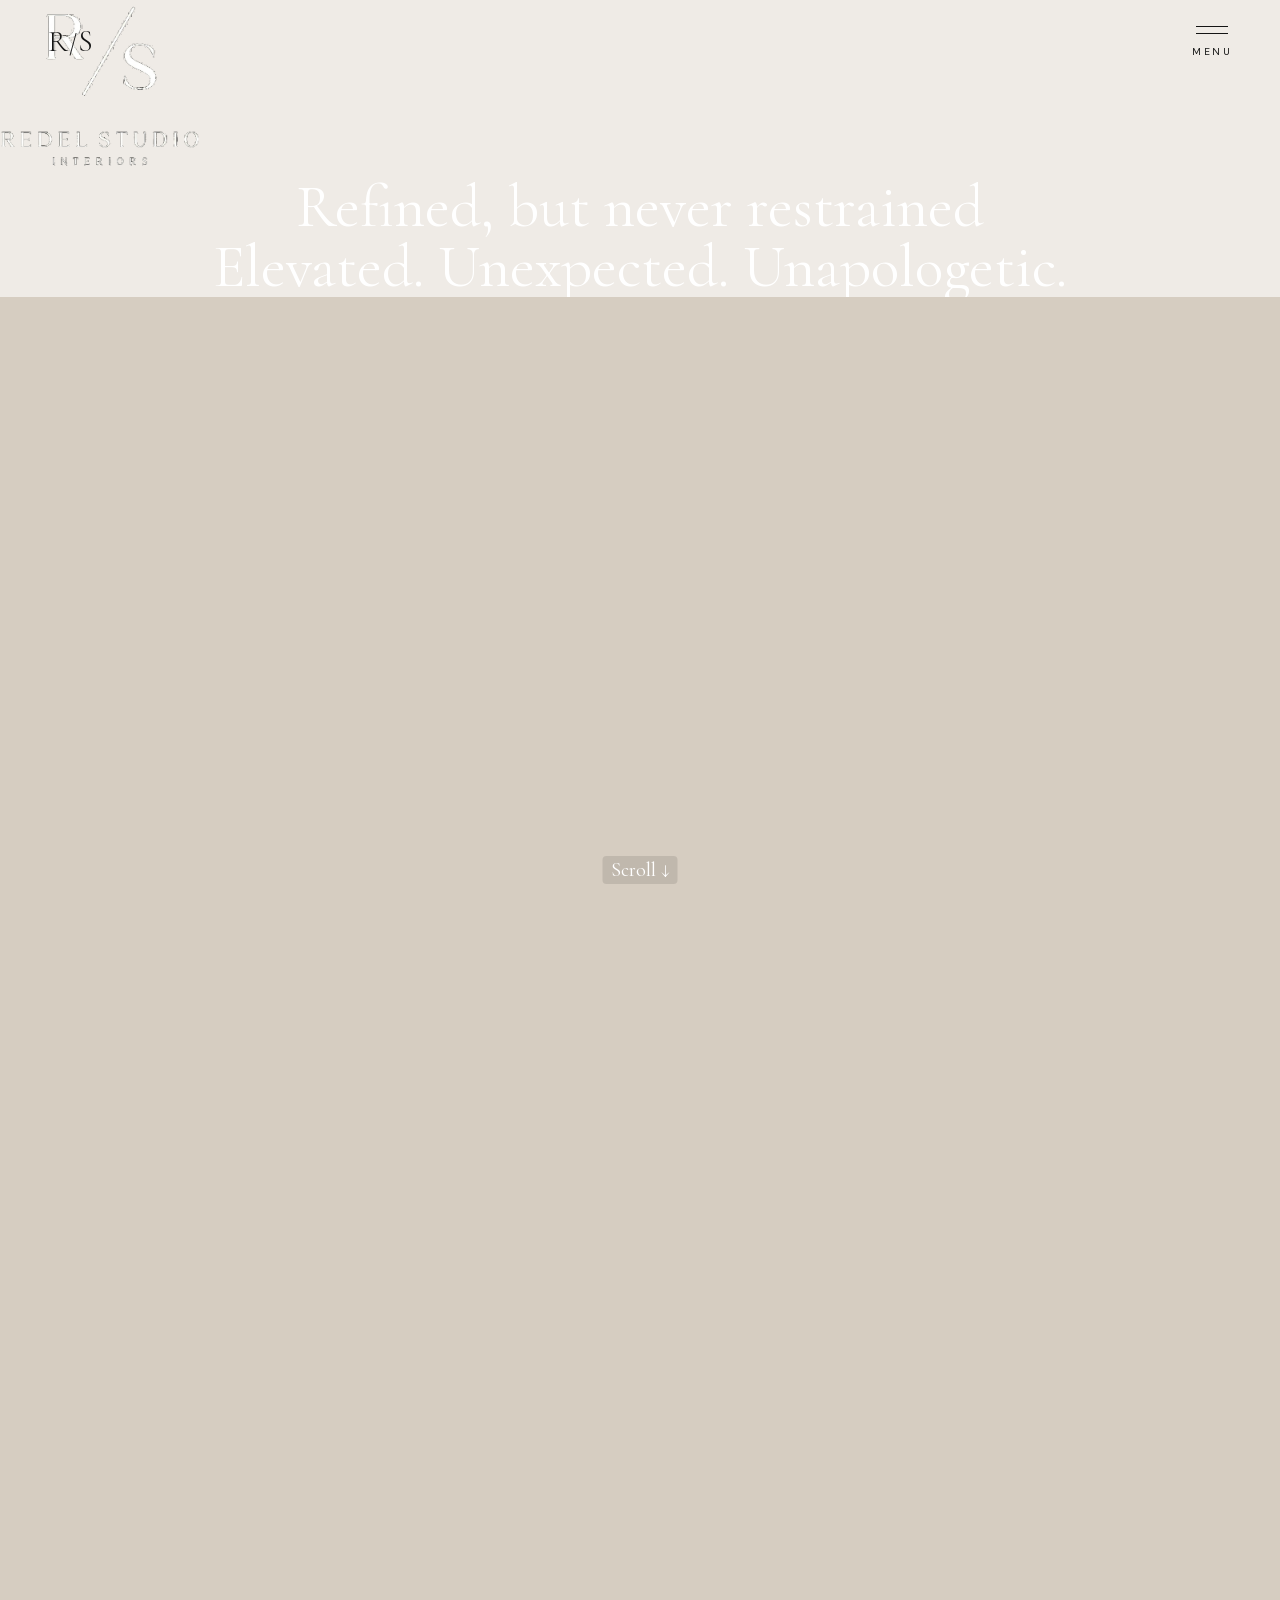
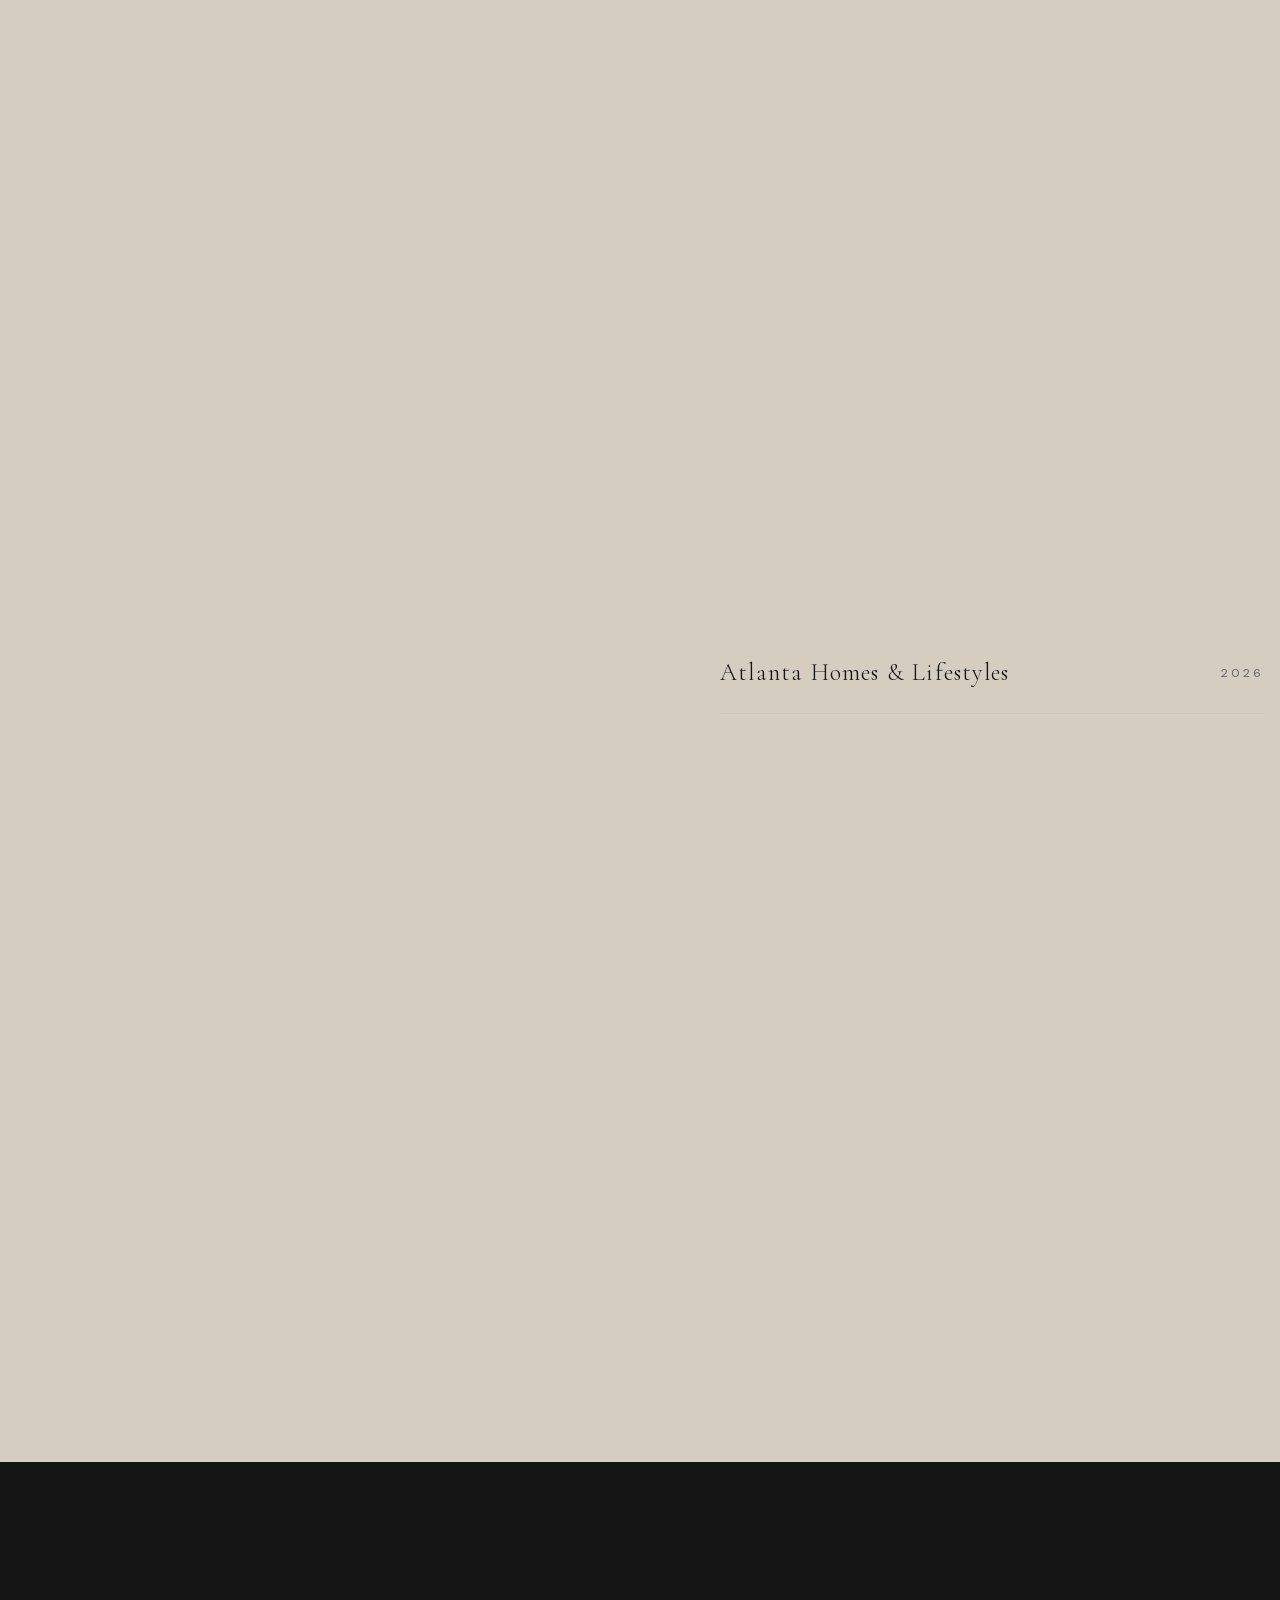
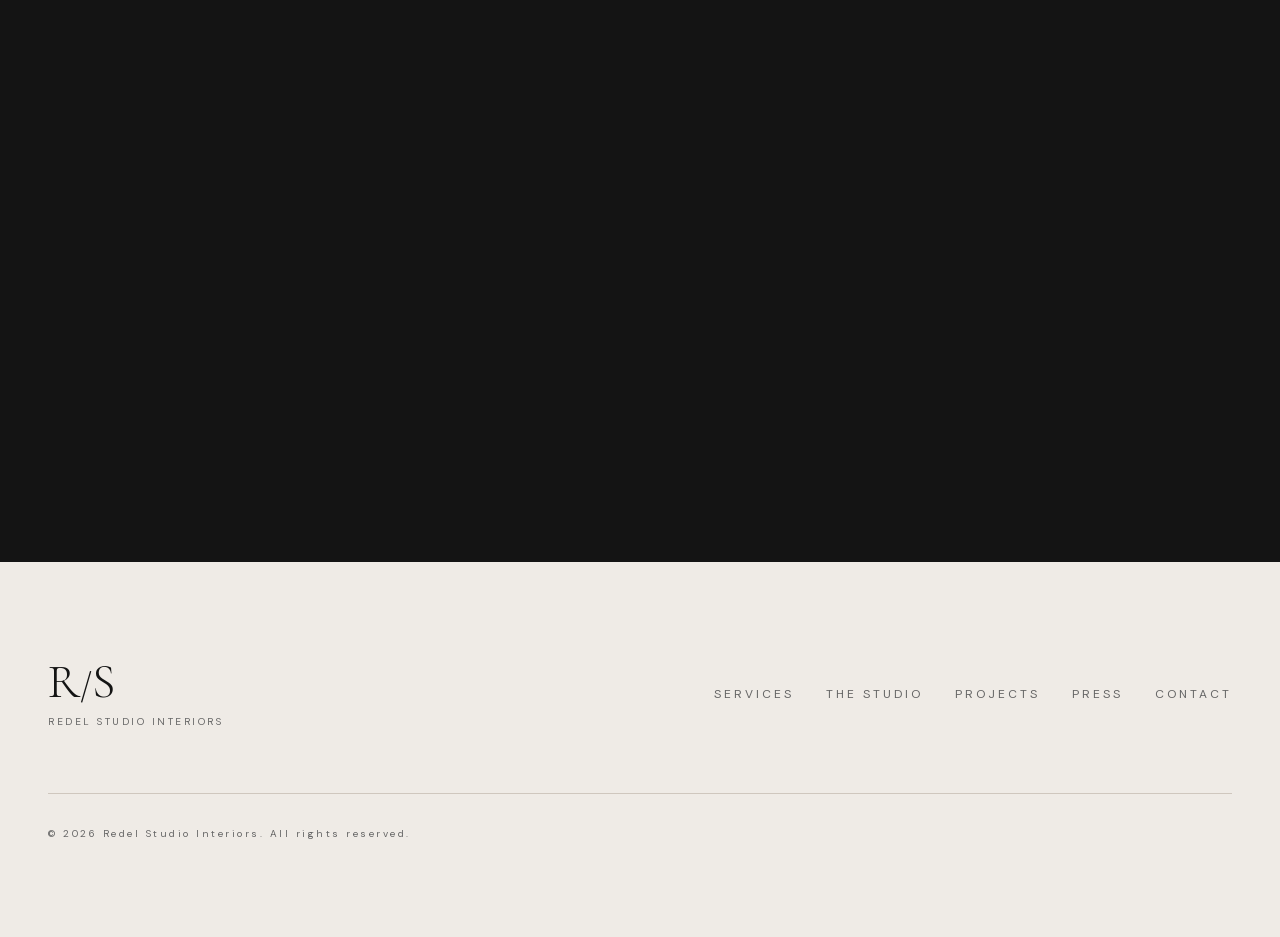
==== commit 1c1c984d: "actualizadas contenidos" ====
--- a/index.html
+++ b/index.html
@@ -1 +1 @@
-<!DOCTYPE html><!--BGIcKCmimsEjpPTUiTkBr--><html lang="en"><head><meta charSet="utf-8"/><meta name="viewport" content="width=device-width, initial-scale=1"/><link rel="preload" href="https://dlmo18.github.io/redel-studio-website/_next/static/media/01e4147cff8141ee-s.p.7787e134.woff2" as="font" crossorigin="" type="font/woff2"/><link rel="preload" href="https://dlmo18.github.io/redel-studio-website/_next/static/media/5c285b27cdda1fe8-s.p.a62025f2.woff2" as="font" crossorigin="" type="font/woff2"/><link rel="preload" as="image" href="https://dlmo18.github.io/redel-studio-website/placeholder-logo.png"/><link rel="preload" as="image" href="https://dlmo18.github.io/redel-studio-website/images/hero-interior.jpg"/><link rel="preload" as="image" href="https://dlmo18.github.io/redel-studio-website/images/team.jpg"/><link rel="preload" as="image" href="https://dlmo18.github.io/redel-studio-website/images/residential-1.jpg"/><link rel="preload" as="image" href="https://dlmo18.github.io/redel-studio-website/images/press.jpg"/><link rel="preload" as="image" href="https://dlmo18.github.io/redel-studio-website/images/project-1-1.jpeg"/><link rel="preload" as="image" href="https://dlmo18.github.io/redel-studio-website/images/project-1-2.jpeg"/><link rel="preload" as="image" href="https://dlmo18.github.io/redel-studio-website/images/project-1-3.jpeg"/><link rel="preload" as="image" href="https://dlmo18.github.io/redel-studio-website/images/project-2.jpeg"/><link rel="preload" as="image" href="https://dlmo18.github.io/redel-studio-website/images/project-3-1.jpeg"/><link rel="stylesheet" href="https://dlmo18.github.io/redel-studio-website/_next/static/chunks/002c93586e1a0ab5.css" data-precedence="next"/><link rel="preload" as="script" fetchPriority="low" href="https://dlmo18.github.io/redel-studio-website/_next/static/chunks/a0b73b26a17b926b.js"/><script src="https://dlmo18.github.io/redel-studio-website/_next/static/chunks/aee6c7720838f8a2.js" async=""></script><script src="https://dlmo18.github.io/redel-studio-website/_next/static/chunks/c14890ef0997f7e6.js" async=""></script><script src="https://dlmo18.github.io/redel-studio-website/_next/static/chunks/turbopack-5d6f9f7c089d939c.js" async=""></script><script src="https://dlmo18.github.io/redel-studio-website/_next/static/chunks/ddb430cb604df3b4.js" async=""></script><script src="https://dlmo18.github.io/redel-studio-website/_next/static/chunks/ff1a16fafef87110.js" async=""></script><script src="https://dlmo18.github.io/redel-studio-website/_next/static/chunks/d2be314c3ece3fbe.js" async=""></script><script src="https://dlmo18.github.io/redel-studio-website/_next/static/chunks/1d1bd576534a02c9.js" async=""></script><link rel="preload" as="image" href="https://dlmo18.github.io/redel-studio-website/images/project-5-1.jpeg"/><meta name="next-size-adjust" content=""/><title>Redel Studio Interiors</title><meta name="description" content="Refined, but never restrained. Elevated. Unexpected. Unapologetic."/><script src="https://dlmo18.github.io/redel-studio-website/_next/static/chunks/a6dad97d9634a72d.js" noModule=""></script></head><body class="cormorant_garamond_f767a74-module__g98QpG__variable dm_sans_a3043513-module__NbTCrW__variable font-sans antialiased"><div hidden=""><!--$--><!--/$--></div><div class="jsx-7a5d37775d6b3ab8 intro-wrapper"><div class="jsx-7a5d37775d6b3ab8 intro-background"><div class="jsx-7a5d37775d6b3ab8 intro-content"><div class="jsx-7a5d37775d6b3ab8 intro-logo-container"><img alt="Redel Studio Logo" width="200" height="200" decoding="async" data-nimg="1" class="intro-logo" style="color:transparent" src="https://dlmo18.github.io/redel-studio-website/placeholder-logo.png"/></div><div class="jsx-7a5d37775d6b3ab8 intro-text-container"><h1 class="jsx-7a5d37775d6b3ab8 intro-text text-4xl md:text-6xl font-serif text-white text-center px-4">Refined, but never restrained<br class="jsx-7a5d37775d6b3ab8"/>Elevated. Unexpected. Unapologetic.</h1></div></div></div></div><main><header class="fixed top-0 left-0 right-0 z-50 flex items-center justify-between px-6 md:px-12 transition-all duration-500 py-6 bg-transparent"><a href="#hero" class="relative z-50 flex flex-col items-center leading-none"><span class="text-3xl font-light tracking-wide font-serif text-foreground">R<span class="text-2xl">/</span>S</span></a><button class="relative z-50 flex flex-col items-center gap-1.5 group cursor-pointer" aria-label="Open menu"><span class="block h-px w-8 bg-foreground transition-all duration-500 ease-out "></span><span class="block h-px w-8 bg-foreground transition-all duration-500 ease-out "></span><span class="font-mono text-[10px] tracking-brand uppercase mt-1 text-foreground transition-opacity duration-300 opacity-100">Menu</span></button></header><div class="fixed inset-0 z-40 transition-all duration-700 ease-[cubic-bezier(0.76,0,0.24,1)] opacity-0 pointer-events-none"><div class="absolute inset-0 bg-foreground transition-transform duration-700 ease-[cubic-bezier(0.76,0,0.24,1)] origin-top scale-y-0"></div><div class="relative h-full flex flex-col md:flex-row items-center justify-center"><div class="hidden md:flex w-1/2 h-full items-center justify-center p-12"><div class="relative w-full max-w-md aspect-[3/4] overflow-hidden"><img src="https://dlmo18.github.io/redel-studio-website/images/hero-interior.jpg" alt="" class="absolute inset-0 w-full h-full object-cover transition-all duration-700 ease-out opacity-0 scale-105"/><img src="https://dlmo18.github.io/redel-studio-website/images/team.jpg" alt="" class="absolute inset-0 w-full h-full object-cover transition-all duration-700 ease-out opacity-0 scale-105"/><img src="https://dlmo18.github.io/redel-studio-website/images/residential-1.jpg" alt="" class="absolute inset-0 w-full h-full object-cover transition-all duration-700 ease-out opacity-0 scale-105"/><img src="https://dlmo18.github.io/redel-studio-website/images/press.jpg" alt="" class="absolute inset-0 w-full h-full object-cover transition-all duration-700 ease-out opacity-0 scale-105"/><img src="https://dlmo18.github.io/redel-studio-website/images/team.jpg" alt="" class="absolute inset-0 w-full h-full object-cover transition-all duration-700 ease-out opacity-0 scale-105"/><div class="absolute inset-0 flex items-center justify-center"><span class="text-6xl font-light text-primary-foreground/20 font-serif">R<span class="text-5xl">/</span>S</span></div></div></div><nav class="flex flex-col gap-2 md:gap-4 md:w-1/2 px-8 md:px-16"><a href="#services" class="group flex items-center gap-4 text-primary-foreground transition-all duration-500 translate-y-8 opacity-0" style="transition-delay:0ms"><span class="font-mono text-xs tracking-brand text-primary-foreground/40 w-8">0<!-- -->1</span><span class="text-3xl md:text-5xl font-light font-serif tracking-wide hover:tracking-widest transition-all duration-500">Services</span></a><a href="#studio" class="group flex items-center gap-4 text-primary-foreground transition-all duration-500 translate-y-8 opacity-0" style="transition-delay:0ms"><span class="font-mono text-xs tracking-brand text-primary-foreground/40 w-8">0<!-- -->2</span><span class="text-3xl md:text-5xl font-light font-serif tracking-wide hover:tracking-widest transition-all duration-500">The Studio</span></a><a href="#projects" class="group flex items-center gap-4 text-primary-foreground transition-all duration-500 translate-y-8 opacity-0" style="transition-delay:0ms"><span class="font-mono text-xs tracking-brand text-primary-foreground/40 w-8">0<!-- -->3</span><span class="text-3xl md:text-5xl font-light font-serif tracking-wide hover:tracking-widest transition-all duration-500">Projects</span></a><a href="#press" class="group flex items-center gap-4 text-primary-foreground transition-all duration-500 translate-y-8 opacity-0" style="transition-delay:0ms"><span class="font-mono text-xs tracking-brand text-primary-foreground/40 w-8">0<!-- -->4</span><span class="text-3xl md:text-5xl font-light font-serif tracking-wide hover:tracking-widest transition-all duration-500">Press</span></a><a href="#contact" class="group flex items-center gap-4 text-primary-foreground transition-all duration-500 translate-y-8 opacity-0" style="transition-delay:0ms"><span class="font-mono text-xs tracking-brand text-primary-foreground/40 w-8">0<!-- -->5</span><span class="text-3xl md:text-5xl font-light font-serif tracking-wide hover:tracking-widest transition-all duration-500">Contact</span></a></nav></div><div class="absolute bottom-0 left-0 right-0 px-8 md:px-12 py-6 flex items-center justify-between border-t border-primary-foreground/10 transition-all duration-500 translate-y-4 opacity-0" style="transition-delay:0ms"><span class="font-mono text-xs tracking-brand text-primary-foreground/60 uppercase">redelstudio@gmail.com</span><span class="font-mono text-xs tracking-brand text-primary-foreground/60">(419) 310-3928</span></div></div><section id="services" class="relative text-primary-foreground"><div class="max-w-7xl mx-auto px-6 md:px-12 pt-24 md:pt-40 pb-16"><div class="flex items-center gap-4 transition-all duration-700 opacity-0 translate-y-6"><span class="font-mono text-xs tracking-brand text-primary">01</span><div class="h-px w-12 bg-primary"></div><span class="font-mono text-xs tracking-brand uppercase text-primary">What We Do</span></div></div><div class="relative grid grid-cols-1 md:grid-cols-5 transition-all duration-700 opacity-0 translate-y-10" style="transition-delay:0ms"><div class="order-1 md:order-2 md:col-span-3 relative min-h-[320px] md:min-h-[520px]"><img src="https://dlmo18.github.io/redel-studio-website/images/hero-interior.jpg" alt="Interiors 1" class="absolute inset-0 w-full h-full object-cover transition-opacity duration-1000" style="opacity:1"/><div class="absolute inset-0 bg-foreground/10"></div><div class="pointer-events-none absolute z-10 -bottom-20 md:bottom-10 left-20 ml-4 md:ml-5"><h3 class="whitespace-nowrap font-realife-moment tracking-[.6rem] text-[5rem] md:text-8xl text-white origin-bottom-left -rotate-90" aria-label="Interiors"><span class="inline-block" style="opacity:0;transform:translateY(32px);transition:opacity 0.65s ease 0s, transform 0.65s ease 0s">I</span><span class="inline-block" style="opacity:0;transform:translateY(32px);transition:opacity 0.65s ease 0.05s, transform 0.65s ease 0.05s">n</span><span class="inline-block" style="opacity:0;transform:translateY(32px);transition:opacity 0.65s ease 0.1s, transform 0.65s ease 0.1s">t</span><span class="inline-block" style="opacity:0;transform:translateY(32px);transition:opacity 0.65s ease 0.15000000000000002s, transform 0.65s ease 0.15000000000000002s">e</span><span class="inline-block" style="opacity:0;transform:translateY(32px);transition:opacity 0.65s ease 0.2s, transform 0.65s ease 0.2s">r</span><span class="inline-block" style="opacity:0;transform:translateY(32px);transition:opacity 0.65s ease 0.25s, transform 0.65s ease 0.25s">i</span><span class="inline-block" style="opacity:0;transform:translateY(32px);transition:opacity 0.65s ease 0.30000000000000004s, transform 0.65s ease 0.30000000000000004s">o</span><span class="inline-block" style="opacity:0;transform:translateY(32px);transition:opacity 0.65s ease 0.35000000000000003s, transform 0.65s ease 0.35000000000000003s">r</span><span class="inline-block" style="opacity:0;transform:translateY(32px);transition:opacity 0.65s ease 0.4s, transform 0.65s ease 0.4s">s</span></h3></div></div><div class="order-2 ml-16 md:ml-0 md:order-1 md:col-span-2 flex flex-col justify-center gap-10 px-6 md:px-12 py-8 md:py-28"><p class="text-base md:text-xl font-light text-primary max-w-[26rem] line-height-text">Redel Studio is an interior design studio focused on creating elevated, livable homes and gathering spaces that balance refinement with an effortless, unexpected edge.</p><a class="text-base md:text-xl font-canva-sans text-primary font-bold uppercase" href="#projects">Explore next projects</a></div></div><div class="pb-24 md:pb-40"></div></section><section id="studio" class="relative bg-[#d6cdc1] py-24 md:py-40 px-6 md:px-12"><div class="max-w-7xl mx-auto"><div class="flex items-center gap-4 mb-16 transition-all duration-700 opacity-0 translate-y-6"><span class="font-mono text-xs tracking-brand text-muted-foreground">02</span><div class="h-px w-12 bg-border"></div><span class="font-mono text-foreground text-xs tracking-brand uppercase text-muted-foreground">The Studio</span></div><div class="grid grid-cols-1 md:grid-cols-2 gap-8 md:gap-24 items-center"><div class="order-2 md:order-1 ml-20 md:ml-0"><p class="mt-8 font-mono text-sm leading-relaxed text-muted-foreground max-w-md transition-all duration-900 opacity-0 translate-y-8 line-height-text" style="transition-delay:400ms">Founded by Patty Redelius,<!-- --> <!-- -->Redel Studio designs elevated residential spaces with a refined, unexpected point of view. With experience shaped across the world, her work reflects a distinctly global perspective—driven by the belief that passion has the power to inspire and move others.</p><div class="mt-10 transition-all duration-900 opacity-0 translate-y-8" style="transition-delay:600ms"><a href="#contact" class="text-base md:text-xl font-canva-sans text-primary font-bold uppercase"><span class="relative">Meet the Team</span></a></div></div><div class="relative aspect-[3/4] transition-all duration-1000 opacity-0 translate-y-12 order-1 md:order-2" style="transition-delay:300ms"><div class="pointer-events-none absolute z-10 text-white md:text-black left-[6rem] md:-left-0 -bottom-16 md:top-1/2 "><h3 class="whitespace-nowrap font-realife-moment tracking-[.6rem] text-[5rem] md:text-8xl origin-bottom-left -rotate-90" aria-label="Studio"><span class="inline-block" style="opacity:0;transform:translateY(32px);transition:opacity 0.65s ease 0s, transform 0.65s ease 0s">S</span><span class="inline-block" style="opacity:0;transform:translateY(32px);transition:opacity 0.65s ease 0.05s, transform 0.65s ease 0.05s">t</span><span class="inline-block" style="opacity:0;transform:translateY(32px);transition:opacity 0.65s ease 0.1s, transform 0.65s ease 0.1s">u</span><span class="inline-block" style="opacity:0;transform:translateY(32px);transition:opacity 0.65s ease 0.15000000000000002s, transform 0.65s ease 0.15000000000000002s">d</span><span class="inline-block" style="opacity:0;transform:translateY(32px);transition:opacity 0.65s ease 0.2s, transform 0.65s ease 0.2s">i</span><span class="inline-block" style="opacity:0;transform:translateY(32px);transition:opacity 0.65s ease 0.25s, transform 0.65s ease 0.25s">o</span></h3></div><div class="relative overflow-hidden w-full h-full"><img src="https://dlmo18.github.io/redel-studio-website/images/team.jpg" alt="Redel Studio design team" class="w-full h-full object-cover hover:scale-105 transition-transform duration-700"/><div class="absolute bottom-0 left-0 w-full h-px bg-foreground/20"></div></div></div></div></div></section><section id="projects" class="relative py-24 md:py-40 overflow-hidden"><div class="max-w-7xl mx-auto px-6 md:px-12"><div class="flex items-center gap-4 mb-16 transition-all duration-700 opacity-0 translate-y-6"><span class="font-mono text-xs tracking-brand text-muted-foreground">03</span><div class="h-px w-12 bg-border"></div><span class="font-mono text-xs tracking-brand uppercase text-muted-foreground">Projects</span></div><div class="transition-all duration-700 opacity-0 translate-y-8" style="transition-delay:200ms"><div class="relative group"><div class="overflow-hidden"><div class="flex"><div class="relative flex-[0_0_100%] aspect-[4/3] md:aspect-video"><img src="https://dlmo18.github.io/redel-studio-website/images/project-1-1.jpeg" alt="Woodstock lane estate 1" class="w-full h-full object-cover"/></div><div class="relative flex-[0_0_100%] aspect-[4/3] md:aspect-video"><img src="https://dlmo18.github.io/redel-studio-website/images/project-1-2.jpeg" alt="Woodstock lane estate 2" class="w-full h-full object-cover"/></div><div class="relative flex-[0_0_100%] aspect-[4/3] md:aspect-video"><img src="https://dlmo18.github.io/redel-studio-website/images/project-1-3.jpeg" alt="Woodstock lane estate 3" class="w-full h-full object-cover"/></div></div></div><button class="absolute inset-0 z-10 w-full h-full border-0 bg-transparent cursor-zoom-in" aria-label="Ver imagen en pantalla completa"></button><div class="absolute inset-0 flex flex-col items-center justify-center pointer-events-none"><div class="absolute inset-0 bg-black/25"></div><h3 class="relative z-10 text-4xl sm:text-6xl md:text-8xl lg:text-[10rem] font-realife-moment tracking-[.6rem] uppercase text-white text-center px-8 drop-shadow-lg">Woodstock lane estate</h3></div><div class="absolute top-4 right-4 z-20 font-mono text-xs text-white/70 pointer-events-none">01<!-- --> / <!-- -->03</div><button class="absolute left-3 top-1/2 -translate-y-1/2 z-20 w-10 h-10 flex items-center justify-center rounded-full bg-black/40 text-white hover:bg-black/60 transition-colors backdrop-blur-sm" aria-label="Imagen anterior"><svg class="w-6 h-6" fill="none" viewBox="0 0 24 24" stroke="currentColor" stroke-width="1.5"><path stroke-linecap="round" stroke-linejoin="round" d="M15.75 19.5L8.25 12l7.5-7.5"></path></svg></button><button class="absolute right-3 top-1/2 -translate-y-1/2 z-20 w-10 h-10 flex items-center justify-center rounded-full bg-black/40 text-white hover:bg-black/60 transition-colors backdrop-blur-sm" aria-label="Siguiente imagen"><svg class="w-6 h-6" fill="none" viewBox="0 0 24 24" stroke="currentColor" stroke-width="1.5"><path stroke-linecap="round" stroke-linejoin="round" d="M8.25 4.5l7.5 7.5-7.5 7.5"></path></svg></button></div></div><div class="hidden mt-4"><p class="font-mono text-xs text-muted-foreground">01<!-- --> / <!-- -->06</p></div><div class="mt-4 transition-all duration-700 opacity-0 translate-y-8" style="transition-delay:400ms"><div class="overflow-hidden"><div class="flex gap-3 py-4"><button class="relative flex-[0_0_auto] ml-1 w-28 h-20 overflow-hidden rounded-sm transition-all duration-300 ring-2 ring-foreground opacity-100" aria-label="Woodstock lane estate" aria-pressed="true"><img src="https://dlmo18.github.io/redel-studio-website/images/project-1-1.jpeg" alt="Woodstock lane estate" class="w-full h-full object-cover"/><div class="absolute inset-0 flex items-center justify-center p-1.5 bg-gradient-to-t from-black/60 to-transparent"><p class="text-white font-sans"></p></div></button><button class="relative flex-[0_0_auto] ml-1 w-28 h-20 overflow-hidden rounded-sm transition-all duration-300 opacity-50 hover:opacity-80" aria-label="Oceanfront Private Residence" aria-pressed="false"><img src="https://dlmo18.github.io/redel-studio-website/images/project-2.jpeg" alt="Oceanfront Private Residence" class="w-full h-full object-cover"/><div class="absolute inset-0 flex items-center justify-center p-1.5 bg-gradient-to-t from-black/60 to-transparent"><p class="text-white font-sans"></p></div></button><button class="relative flex-[0_0_auto] ml-1 w-28 h-20 overflow-hidden rounded-sm transition-all duration-300 opacity-50 hover:opacity-80" aria-label="Old Towne Lane Residence" aria-pressed="false"><img src="https://dlmo18.github.io/redel-studio-website/images/project-3-1.jpeg" alt="Old Towne Lane Residence" class="w-full h-full object-cover"/><div class="absolute inset-0 flex items-center justify-center p-1.5 bg-gradient-to-t from-black/60 to-transparent"><p class="text-white font-sans"></p></div></button><button class="relative flex-[0_0_auto] ml-1 w-28 h-20 overflow-hidden rounded-sm transition-all duration-300 opacity-50 hover:opacity-80" aria-label="Ranch Style Residence" aria-pressed="false"><div class="w-full h-full" style="background-color:#9a9182"></div><div class="absolute inset-0 flex items-center justify-center p-1.5 bg-gradient-to-t from-black/60 to-transparent"><p class="text-white font-sans"><span class="font-serif text-md leading-none">Coming <br/>soon</span></p></div></button><button class="relative flex-[0_0_auto] ml-1 w-28 h-20 overflow-hidden rounded-sm transition-all duration-300 opacity-50 hover:opacity-80" aria-label="Woodstock Modern Estate" aria-pressed="false"><img src="https://dlmo18.github.io/redel-studio-website/images/project-5-1.jpeg" alt="Woodstock Modern Estate" class="w-full h-full object-cover"/><div class="absolute inset-0 flex items-center justify-center p-1.5 bg-gradient-to-t from-black/60 to-transparent"><p class="text-white font-sans"></p></div></button><button class="relative flex-[0_0_auto] ml-1 w-28 h-20 overflow-hidden rounded-sm transition-all duration-300 opacity-50 hover:opacity-80" aria-label="Spec Homes" aria-pressed="false"><img src="https://dlmo18.github.io/redel-studio-website/images/project-5-1.jpeg" alt="Spec Homes" class="w-full h-full object-cover"/><div class="absolute inset-0 flex items-center justify-center p-1.5 bg-gradient-to-t from-black/60 to-transparent"><p class="text-white font-sans"></p></div></button></div></div></div></div></section><section id="press" class="relative py-24 md:py-40 px-6 md:px-12"><div class="max-w-7xl mx-auto"><div class="flex items-center gap-4 mb-16 transition-all duration-700 opacity-0 translate-y-6"><span class="font-mono text-xs tracking-brand text-muted-foreground">04</span><div class="h-px w-12 bg-border"></div><span class="font-mono text-xs tracking-brand uppercase text-muted-foreground">Press</span></div><div class="grid grid-cols-1 md:grid-cols-2 gap-8 md:gap-24 items-start"><div class="relative h-[300px] md:h-auto md:aspect-[3/4] transition-all duration-1000 opacity-0 translate-y-12" style="transition-delay:200ms"><div class="relative  overflow-hidden w-full h-full"><img src="https://dlmo18.github.io/redel-studio-website/images/press.jpg" alt="Atlanta Homes &amp; Lifestyles" class="absolute inset-0 w-full h-full object-cover transition-opacity duration-300 opacity-100"/></div><div class="pointer-events-none absolute z-10 bottom-[40%] md:bottom-[100%] -left-20 md:-left-20 mr-4 md:mr-5"><h3 class="whitespace-nowrap font-realife-moment tracking-[.6rem] text-6xl md:text-8xl text-white origin-bottom-right absolute  -rotate-90" aria-label="Press"><span class="inline-block" style="opacity:0;transform:translateY(32px);transition:opacity 0.65s ease 0s, transform 0.65s ease 0s">P</span><span class="inline-block" style="opacity:0;transform:translateY(32px);transition:opacity 0.65s ease 0.05s, transform 0.65s ease 0.05s">r</span><span class="inline-block" style="opacity:0;transform:translateY(32px);transition:opacity 0.65s ease 0.1s, transform 0.65s ease 0.1s">e</span><span class="inline-block" style="opacity:0;transform:translateY(32px);transition:opacity 0.65s ease 0.15000000000000002s, transform 0.65s ease 0.15000000000000002s">s</span><span class="inline-block" style="opacity:0;transform:translateY(32px);transition:opacity 0.65s ease 0.2s, transform 0.65s ease 0.2s">s</span></h3></div></div><div class="ml-20 md:ml-0"><h2 class="text-3xl md:text-5xl font-serif font-light leading-tight text-foreground mb-2 transition-all duration-900 opacity-0 translate-y-8" style="transition-delay:300ms">As seen in</h2><div class="flex flex-col"><button class="group w-full flex items-center justify-between py-6 border-b border-border cursor-pointer transition-all duration-700 opacity-0 translate-x-8 opacity-100" style="transition-delay:400ms"><span class="text-lg md:text-2xl font-serif font-light transition-all duration-500 text-foreground tracking-wider">Atlanta Homes &amp; Lifestyles</span><span class="font-mono text-xs tracking-brand text-muted-foreground">2026</span></button></div></div></div></div></section><section id="contact" class="relative py-24 md:py-40 bg-foreground text-primary-foreground overflow-hidden"><div class="max-w-7xl mx-auto px-6 md:px-12"><div class="grid grid-cols-1 md:grid-cols-2 gap-16 md:gap-24"><div><div class="flex items-center gap-4 mb-12 transition-all duration-700 opacity-0 translate-y-6"><span class="font-mono text-xs tracking-brand text-primary-foreground/40">05</span><div class="h-px w-12 bg-primary-foreground/20"></div><span class="font-mono text-xs tracking-brand uppercase text-primary-foreground/40">Get In Touch</span></div><h2 class="text-4xl md:text-7xl font-serif font-light leading-tight transition-all duration-900 opacity-0 translate-y-8" style="transition-delay:200ms">Let&#x27;s create something extraordinary.</h2><p class="mt-8 font-mono text-sm leading-relaxed text-primary-foreground/60 max-w-md transition-all duration-900 opacity-0 translate-y-8" style="transition-delay:400ms">We would love to hear about your next project. Whether you are building a new home, renovating a space, or looking for design consultation, our team is ready to help bring your vision to life.</p></div><div class="flex flex-col justify-center"><div class="space-y-10 transition-all duration-900 opacity-0 translate-y-8" style="transition-delay:300ms"><div><span class="font-mono text-[10px] tracking-brand uppercase text-primary-foreground/40 block mb-2">Email</span><a href="mailto:nicetomeetyou@redelstudio.com" class="text-xl md:text-2xl font-serif font-light text-primary-foreground hover:text-primary-foreground/80 transition-colors duration-300">nicetomeetyou@redelstudio.com</a></div><div><span class="font-mono text-[10px] tracking-brand uppercase text-primary-foreground/40 block mb-2">Phone</span><a href="tel:+16193107928" class="text-xl md:text-2xl font-serif font-light text-primary-foreground hover:text-primary-foreground/80 transition-colors duration-300">(619) 310-7928</a></div><div><span class="font-mono text-[10px] tracking-brand uppercase text-primary-foreground/40 block mb-2">Studio</span><p class="text-xl md:text-2xl font-serif font-light text-primary-foreground leading-relaxed">Atlanta, Georgia</p></div><div class="flex items-center gap-6 pt-4"><a href="#" class="flex font-mono text-xs tracking-brand uppercase text-primary-foreground/60 hover:text-primary-foreground transition-colors duration-300"><svg xmlns="http://www.w3.org/2000/svg" width="14" height="14" viewBox="0 0 24 24" fill="none" stroke="currentColor" class="text-muted-foreground mr-3"><rect x="2" y="3" width="20" height="18" rx="4" ry="4" stroke-width="1.5"></rect><path d="M16 11.37A4 4 0 1 1 12.63 8" stroke-width="1.5"></path><circle cx="17.5" cy="6.5" r="1.2" fill="currentColor"></circle></svg>Instagram</a></div></div></div></div></div><div class="absolute -bottom-20 -right-10 text-[20rem] md:text-[30rem] font-serif font-light text-primary-foreground/[0.03] leading-none select-none pointer-events-none transition-all duration-1000 opacity-0" style="transition-delay:600ms">R/S</div></section><footer class="bg-background py-16 md:py-24 px-6 md:px-12"><div class="max-w-7xl mx-auto"><div class="flex flex-col md:flex-row items-start md:items-center justify-between gap-12 mb-16"><div class="flex flex-col items-start"><span class="text-5xl font-light font-serif text-foreground leading-none">R<span class="text-4xl">/</span>S</span><span class="mt-2 font-mono text-[10px] tracking-brand uppercase text-muted-foreground">Redel Studio Interiors</span></div><nav class="flex flex-wrap gap-6 md:gap-8"><a href="#services" class="font-mono text-xs tracking-brand uppercase text-muted-foreground hover:text-foreground transition-colors duration-300">Services</a><a href="#studio" class="font-mono text-xs tracking-brand uppercase text-muted-foreground hover:text-foreground transition-colors duration-300">The Studio</a><a href="#projects" class="font-mono text-xs tracking-brand uppercase text-muted-foreground hover:text-foreground transition-colors duration-300">Projects</a><a href="#press" class="font-mono text-xs tracking-brand uppercase text-muted-foreground hover:text-foreground transition-colors duration-300">Press</a><a href="#contact" class="font-mono text-xs tracking-brand uppercase text-muted-foreground hover:text-foreground transition-colors duration-300">Contact</a></nav></div><div class="h-px bg-border mb-8"></div><div class="flex flex-col md:flex-row items-start md:items-center justify-between gap-4"><span class="font-mono text-[10px] tracking-brand text-muted-foreground">© <!-- -->2026<!-- --> <!-- -->Redel Studio Interiors. All rights reserved.</span></div></div></footer><div class="fixed text-white bottom-4 left-1/2 transform -translate-x-1/2"><div class="bg-black/10 px-2 rounded max-w-7xl mx-auto text-xl animate-bounce">Scroll ↓</div></div></main><!--$--><!--/$--><script src="https://dlmo18.github.io/redel-studio-website/_next/static/chunks/a0b73b26a17b926b.js" id="_R_" async=""></script><script>(self.__next_f=self.__next_f||[]).push([0])</script><script>self.__next_f.push([1,"1:\"$Sreact.fragment\"\n2:I[84001,[\"/_next/static/chunks/ddb430cb604df3b4.js\"],\"default\"]\n3:I[67978,[\"/_next/static/chunks/ddb430cb604df3b4.js\"],\"ContentProvider\"]\n4:I[39756,[\"/_next/static/chunks/ff1a16fafef87110.js\",\"/_next/static/chunks/d2be314c3ece3fbe.js\"],\"default\"]\n5:I[37457,[\"/_next/static/chunks/ff1a16fafef87110.js\",\"/_next/static/chunks/d2be314c3ece3fbe.js\"],\"default\"]\n6:I[13474,[\"/_next/static/chunks/ddb430cb604df3b4.js\",\"/_next/static/chunks/1d1bd576534a02c9.js\"],\"default\"]\n7:I[61849,[\"/_next/static/chunks/ddb430cb604df3b4.js\",\"/_next/static/chunks/1d1bd576534a02c9.js\"],\"default\"]\n8:I[4008,[\"/_next/static/chunks/ddb430cb604df3b4.js\",\"/_next/static/chunks/1d1bd576534a02c9.js\"],\"default\"]\n9:I[75403,[\"/_next/static/chunks/ddb430cb604df3b4.js\",\"/_next/static/chunks/1d1bd576534a02c9.js\"],\"default\"]\na:I[5285,[\"/_next/static/chunks/ddb430cb604df3b4.js\",\"/_next/static/chunks/1d1bd576534a02c9.js\"],\"default\"]\nb:I[9785,[\"/_next/static/chunks/ddb430cb604df3b4.js\",\"/_next/static/chunks/1d1bd576534a02c9.js\"],\"default\"]\nc:I[76841,[\"/_next/static/chunks/ddb430cb604df3b4.js\",\"/_next/static/chunks/1d1bd576534a02c9.js\"],\"default\"]\nd:I[13389,[\"/_next/static/chunks/ddb430cb604df3b4.js\",\"/_next/static/chunks/1d1bd576534a02c9.js\"],\"default\"]\ne:I[97367,[\"/_next/static/chunks/ff1a16fafef87110.js\",\"/_next/static/chunks/d2be314c3ece3fbe.js\"],\"OutletBoundary\"]\nf:\"$Sreact.suspense\"\n11:I[97367,[\"/_next/static/chunks/ff1a16fafef87110.js\",\"/_next/static/chunks/d2be314c3ece3fbe.js\"],\"ViewportBoundary\"]\n13:I[97367,[\"/_next/static/chunks/ff1a16fafef87110.js\",\"/_next/static/chunks/d2be314c3ece3fbe.js\"],\"MetadataBoundary\"]\n15:I[68027,[\"/_next/static/chunks/ff1a16fafef87110.js\",\"/_next/static/chunks/d2be314c3ece3fbe.js\"],\"default\"]\n:HL[\"/_next/static/chunks/002c93586e1a0ab5.css\",\"style\"]\n:HL[\"/_next/static/media/01e4147cff8141ee-s.p.7787e134.woff2\",\"font\",{\"crossOrigin\":\"\",\"type\":\"font/woff2\"}]\n:HL[\"/_next/static/media/5c285b27cdda1fe8-s.p.a62025f2.woff2\",\"font\",{\"crossOrigin\":\"\",\"type\":\"font/woff2\"}]\n"])</script><script>self.__next_f.push([1,"0:{\"P\":null,\"b\":\"BGIcKCmimsEjpPTUiTkBr\",\"c\":[\"\",\"\"],\"q\":\"\",\"i\":false,\"f\":[[[\"\",{\"children\":[\"__PAGE__\",{}]},\"$undefined\",\"$undefined\",true],[[\"$\",\"$1\",\"c\",{\"children\":[[[\"$\",\"link\",\"0\",{\"rel\":\"stylesheet\",\"href\":\"/_next/static/chunks/002c93586e1a0ab5.css\",\"precedence\":\"next\",\"crossOrigin\":\"$undefined\",\"nonce\":\"$undefined\"}],[\"$\",\"script\",\"script-0\",{\"src\":\"/_next/static/chunks/ddb430cb604df3b4.js\",\"async\":true,\"nonce\":\"$undefined\"}]],[\"$\",\"html\",null,{\"lang\":\"en\",\"children\":[\"$\",\"body\",null,{\"className\":\"cormorant_garamond_f767a74-module__g98QpG__variable dm_sans_a3043513-module__NbTCrW__variable font-sans antialiased\",\"children\":[[\"$\",\"$L2\",null,{}],[\"$\",\"$L3\",null,{\"children\":[\"$\",\"$L4\",null,{\"parallelRouterKey\":\"children\",\"error\":\"$undefined\",\"errorStyles\":\"$undefined\",\"errorScripts\":\"$undefined\",\"template\":[\"$\",\"$L5\",null,{}],\"templateStyles\":\"$undefined\",\"templateScripts\":\"$undefined\",\"notFound\":[[[\"$\",\"title\",null,{\"children\":\"404: This page could not be found.\"}],[\"$\",\"div\",null,{\"style\":{\"fontFamily\":\"system-ui,\\\"Segoe UI\\\",Roboto,Helvetica,Arial,sans-serif,\\\"Apple Color Emoji\\\",\\\"Segoe UI Emoji\\\"\",\"height\":\"100vh\",\"textAlign\":\"center\",\"display\":\"flex\",\"flexDirection\":\"column\",\"alignItems\":\"center\",\"justifyContent\":\"center\"},\"children\":[\"$\",\"div\",null,{\"children\":[[\"$\",\"style\",null,{\"dangerouslySetInnerHTML\":{\"__html\":\"body{color:#000;background:#fff;margin:0}.next-error-h1{border-right:1px solid rgba(0,0,0,.3)}@media (prefers-color-scheme:dark){body{color:#fff;background:#000}.next-error-h1{border-right:1px solid rgba(255,255,255,.3)}}\"}}],[\"$\",\"h1\",null,{\"className\":\"next-error-h1\",\"style\":{\"display\":\"inline-block\",\"margin\":\"0 20px 0 0\",\"padding\":\"0 23px 0 0\",\"fontSize\":24,\"fontWeight\":500,\"verticalAlign\":\"top\",\"lineHeight\":\"49px\"},\"children\":404}],[\"$\",\"div\",null,{\"style\":{\"display\":\"inline-block\"},\"children\":[\"$\",\"h2\",null,{\"style\":{\"fontSize\":14,\"fontWeight\":400,\"lineHeight\":\"49px\",\"margin\":0},\"children\":\"This page could not be found.\"}]}]]}]}]],[]],\"forbidden\":\"$undefined\",\"unauthorized\":\"$undefined\"}]}]]}]}]]}],{\"children\":[[\"$\",\"$1\",\"c\",{\"children\":[[\"$\",\"main\",null,{\"children\":[[\"$\",\"$L6\",null,{}],[\"$\",\"$L7\",null,{}],[\"$\",\"$L8\",null,{}],[\"$\",\"$L9\",null,{}],[\"$\",\"$La\",null,{}],[\"$\",\"$Lb\",null,{}],[\"$\",\"$Lc\",null,{}],[\"$\",\"$Ld\",null,{}]]}],[[\"$\",\"script\",\"script-0\",{\"src\":\"/_next/static/chunks/1d1bd576534a02c9.js\",\"async\":true,\"nonce\":\"$undefined\"}]],[\"$\",\"$Le\",null,{\"children\":[\"$\",\"$f\",null,{\"name\":\"Next.MetadataOutlet\",\"children\":\"$@10\"}]}]]}],{},null,false,false]},null,false,false],[\"$\",\"$1\",\"h\",{\"children\":[null,[\"$\",\"$L11\",null,{\"children\":\"$L12\"}],[\"$\",\"div\",null,{\"hidden\":true,\"children\":[\"$\",\"$L13\",null,{\"children\":[\"$\",\"$f\",null,{\"name\":\"Next.Metadata\",\"children\":\"$L14\"}]}]}],[\"$\",\"meta\",null,{\"name\":\"next-size-adjust\",\"content\":\"\"}]]}],false]],\"m\":\"$undefined\",\"G\":[\"$15\",[]],\"S\":true}\n"])</script><script>self.__next_f.push([1,"12:[[\"$\",\"meta\",\"0\",{\"charSet\":\"utf-8\"}],[\"$\",\"meta\",\"1\",{\"name\":\"viewport\",\"content\":\"width=device-width, initial-scale=1\"}]]\n"])</script><script>self.__next_f.push([1,"10:null\n14:[[\"$\",\"title\",\"0\",{\"children\":\"Redel Studio Interiors\"}],[\"$\",\"meta\",\"1\",{\"name\":\"description\",\"content\":\"Refined, but never restrained. Elevated. Unexpected. Unapologetic.\"}]]\n"])</script></body></html>+<!DOCTYPE html><!--BGIcKCmimsEjpPTUiTkBr--><html lang="en"><head><meta charSet="utf-8"/><meta name="viewport" content="width=device-width, initial-scale=1"/><link rel="preload" href="https://dlmo18.github.io/redel-studio-website/_next/static/media/01e4147cff8141ee-s.p.7787e134.woff2" as="font" crossorigin="" type="font/woff2"/><link rel="preload" href="https://dlmo18.github.io/redel-studio-website/_next/static/media/5c285b27cdda1fe8-s.p.a62025f2.woff2" as="font" crossorigin="" type="font/woff2"/><link rel="preload" as="image" href="https://dlmo18.github.io/redel-studio-website/placeholder-logo.png"/><link rel="preload" as="image" href="https://dlmo18.github.io/redel-studio-website/images/hero-interior.jpg"/><link rel="preload" as="image" href="https://dlmo18.github.io/redel-studio-website/images/team.jpg"/><link rel="preload" as="image" href="https://dlmo18.github.io/redel-studio-website/images/residential-1.jpg"/><link rel="preload" as="image" href="https://dlmo18.github.io/redel-studio-website/images/press.jpg"/><link rel="preload" as="image" href="https://dlmo18.github.io/redel-studio-website/images/project-1-1.jpeg"/><link rel="preload" as="image" href="https://dlmo18.github.io/redel-studio-website/images/project-1-2.jpeg"/><link rel="preload" as="image" href="https://dlmo18.github.io/redel-studio-website/images/project-1-3.jpeg"/><link rel="preload" as="image" href="https://dlmo18.github.io/redel-studio-website/images/project-2.jpeg"/><link rel="preload" as="image" href="https://dlmo18.github.io/redel-studio-website/images/project-3-1.jpeg"/><link rel="stylesheet" href="https://dlmo18.github.io/redel-studio-website/_next/static/chunks/002c93586e1a0ab5.css" data-precedence="next"/><link rel="preload" as="script" fetchPriority="low" href="https://dlmo18.github.io/redel-studio-website/_next/static/chunks/a0b73b26a17b926b.js"/><script src="https://dlmo18.github.io/redel-studio-website/_next/static/chunks/aee6c7720838f8a2.js" async=""></script><script src="https://dlmo18.github.io/redel-studio-website/_next/static/chunks/c14890ef0997f7e6.js" async=""></script><script src="https://dlmo18.github.io/redel-studio-website/_next/static/chunks/turbopack-5d6f9f7c089d939c.js" async=""></script><script src="https://dlmo18.github.io/redel-studio-website/_next/static/chunks/ddb430cb604df3b4.js" async=""></script><script src="https://dlmo18.github.io/redel-studio-website/_next/static/chunks/ff1a16fafef87110.js" async=""></script><script src="https://dlmo18.github.io/redel-studio-website/_next/static/chunks/d2be314c3ece3fbe.js" async=""></script><script src="https://dlmo18.github.io/redel-studio-website/_next/static/chunks/1d1bd576534a02c9.js" async=""></script><link rel="preload" as="image" href="https://dlmo18.github.io/redel-studio-website/images/project-5-1.jpeg"/><meta name="next-size-adjust" content=""/><title>Redel Studio Interiors</title><meta name="description" content="Refined, but never restrained. Elevated. Unexpected. Unapologetic."/><script src="https://dlmo18.github.io/redel-studio-website/_next/static/chunks/a6dad97d9634a72d.js" noModule=""></script></head><body class="cormorant_garamond_f767a74-module__g98QpG__variable dm_sans_a3043513-module__NbTCrW__variable font-sans antialiased"><div hidden=""><!--$--><!--/$--></div><div class="jsx-7a5d37775d6b3ab8 intro-wrapper"><div class="jsx-7a5d37775d6b3ab8 intro-background"><div class="jsx-7a5d37775d6b3ab8 intro-content"><div class="jsx-7a5d37775d6b3ab8 intro-logo-container"><img alt="Redel Studio Logo" width="200" height="200" decoding="async" data-nimg="1" class="intro-logo" style="color:transparent" src="https://dlmo18.github.io/redel-studio-website/placeholder-logo.png"/></div><div class="jsx-7a5d37775d6b3ab8 intro-text-container"><h1 class="jsx-7a5d37775d6b3ab8 intro-text text-4xl md:text-6xl font-serif text-white text-center px-4">Refined, but never restrained<br class="jsx-7a5d37775d6b3ab8"/>Elevated. Unexpected. Unapologetic.</h1></div></div></div></div><main><header class="fixed top-0 left-0 right-0 z-50 flex items-center justify-between px-6 md:px-12 transition-all duration-500 py-6 bg-transparent"><a href="#hero" class="relative z-50 flex flex-col items-center leading-none"><span class="text-3xl font-light tracking-wide font-serif text-foreground">R<span class="text-2xl">/</span>S</span></a><button class="relative z-50 flex flex-col items-center gap-1.5 group cursor-pointer" aria-label="Open menu"><span class="block h-px w-8 bg-foreground transition-all duration-500 ease-out "></span><span class="block h-px w-8 bg-foreground transition-all duration-500 ease-out "></span><span class="font-mono text-[10px] tracking-brand uppercase mt-1 text-foreground transition-opacity duration-300 opacity-100">Menu</span></button></header><div class="fixed inset-0 z-40 transition-all duration-700 ease-[cubic-bezier(0.76,0,0.24,1)] opacity-0 pointer-events-none"><div class="absolute inset-0 bg-foreground transition-transform duration-700 ease-[cubic-bezier(0.76,0,0.24,1)] origin-top scale-y-0"></div><div class="relative h-full flex flex-col md:flex-row items-center justify-center"><div class="hidden md:flex w-1/2 h-full items-center justify-center p-12"><div class="relative w-full max-w-md aspect-[3/4] overflow-hidden"><img src="https://dlmo18.github.io/redel-studio-website/images/hero-interior.jpg" alt="" class="absolute inset-0 w-full h-full object-cover transition-all duration-700 ease-out opacity-0 scale-105"/><img src="https://dlmo18.github.io/redel-studio-website/images/team.jpg" alt="" class="absolute inset-0 w-full h-full object-cover transition-all duration-700 ease-out opacity-0 scale-105"/><img src="https://dlmo18.github.io/redel-studio-website/images/residential-1.jpg" alt="" class="absolute inset-0 w-full h-full object-cover transition-all duration-700 ease-out opacity-0 scale-105"/><img src="https://dlmo18.github.io/redel-studio-website/images/press.jpg" alt="" class="absolute inset-0 w-full h-full object-cover transition-all duration-700 ease-out opacity-0 scale-105"/><img src="https://dlmo18.github.io/redel-studio-website/images/team.jpg" alt="" class="absolute inset-0 w-full h-full object-cover transition-all duration-700 ease-out opacity-0 scale-105"/><div class="absolute inset-0 flex items-center justify-center"><span class="text-6xl font-light text-primary-foreground/20 font-serif">R<span class="text-5xl">/</span>S</span></div></div></div><nav class="flex flex-col gap-2 md:gap-4 md:w-1/2 px-8 md:px-16"><a href="#services" class="group flex items-center gap-4 text-primary-foreground transition-all duration-500 translate-y-8 opacity-0" style="transition-delay:0ms"><span class="font-mono text-xs tracking-brand text-primary-foreground/40 w-8">0<!-- -->1</span><span class="text-3xl md:text-5xl font-light font-serif tracking-wide hover:tracking-widest transition-all duration-500">Services</span></a><a href="#studio" class="group flex items-center gap-4 text-primary-foreground transition-all duration-500 translate-y-8 opacity-0" style="transition-delay:0ms"><span class="font-mono text-xs tracking-brand text-primary-foreground/40 w-8">0<!-- -->2</span><span class="text-3xl md:text-5xl font-light font-serif tracking-wide hover:tracking-widest transition-all duration-500">The Studio</span></a><a href="#projects" class="group flex items-center gap-4 text-primary-foreground transition-all duration-500 translate-y-8 opacity-0" style="transition-delay:0ms"><span class="font-mono text-xs tracking-brand text-primary-foreground/40 w-8">0<!-- -->3</span><span class="text-3xl md:text-5xl font-light font-serif tracking-wide hover:tracking-widest transition-all duration-500">Projects</span></a><a href="#press" class="group flex items-center gap-4 text-primary-foreground transition-all duration-500 translate-y-8 opacity-0" style="transition-delay:0ms"><span class="font-mono text-xs tracking-brand text-primary-foreground/40 w-8">0<!-- -->4</span><span class="text-3xl md:text-5xl font-light font-serif tracking-wide hover:tracking-widest transition-all duration-500">Press</span></a><a href="#contact" class="group flex items-center gap-4 text-primary-foreground transition-all duration-500 translate-y-8 opacity-0" style="transition-delay:0ms"><span class="font-mono text-xs tracking-brand text-primary-foreground/40 w-8">0<!-- -->5</span><span class="text-3xl md:text-5xl font-light font-serif tracking-wide hover:tracking-widest transition-all duration-500">Contact</span></a></nav></div><div class="absolute bottom-0 left-0 right-0 px-8 md:px-12 py-6 flex items-center justify-between border-t border-primary-foreground/10 transition-all duration-500 translate-y-4 opacity-0" style="transition-delay:0ms"><span class="font-mono text-xs tracking-brand text-primary-foreground/60 uppercase">redelstudio@gmail.com</span><span class="font-mono text-xs tracking-brand text-primary-foreground/60">(419) 310-3928</span></div></div><section id="services" class="relative text-primary-foreground"><div class="max-w-7xl mx-auto px-6 md:px-12 pt-24 md:pt-40 pb-16"><div class="flex items-center gap-4 transition-all duration-700 opacity-0 translate-y-6"><span class="font-mono text-xs tracking-brand text-primary">01</span><div class="h-px w-12 bg-primary"></div><span class="font-mono text-xs tracking-brand uppercase text-primary">What We Do</span></div></div><div class="relative grid grid-cols-1 md:grid-cols-5 transition-all duration-700 opacity-0 translate-y-10" style="transition-delay:0ms"><div class="order-1 md:order-2 md:col-span-3 relative min-h-[320px] md:min-h-[520px]"><img src="https://dlmo18.github.io/redel-studio-website/images/hero-interior.jpg" alt="Interiors 1" class="absolute inset-0 w-full h-full object-cover transition-opacity duration-1000" style="opacity:1"/><div class="absolute inset-0 bg-foreground/10"></div><div class="pointer-events-none absolute z-10 -bottom-20 md:bottom-10 left-20 ml-4 md:ml-5"><h3 class="whitespace-nowrap font-realife-moment tracking-[.6rem] text-[5rem] md:text-8xl text-white origin-bottom-left -rotate-90" aria-label="Interiors"><span class="inline-block" style="opacity:0;transform:translateY(32px);transition:opacity 0.65s ease 0s, transform 0.65s ease 0s">I</span><span class="inline-block" style="opacity:0;transform:translateY(32px);transition:opacity 0.65s ease 0.05s, transform 0.65s ease 0.05s">n</span><span class="inline-block" style="opacity:0;transform:translateY(32px);transition:opacity 0.65s ease 0.1s, transform 0.65s ease 0.1s">t</span><span class="inline-block" style="opacity:0;transform:translateY(32px);transition:opacity 0.65s ease 0.15000000000000002s, transform 0.65s ease 0.15000000000000002s">e</span><span class="inline-block" style="opacity:0;transform:translateY(32px);transition:opacity 0.65s ease 0.2s, transform 0.65s ease 0.2s">r</span><span class="inline-block" style="opacity:0;transform:translateY(32px);transition:opacity 0.65s ease 0.25s, transform 0.65s ease 0.25s">i</span><span class="inline-block" style="opacity:0;transform:translateY(32px);transition:opacity 0.65s ease 0.30000000000000004s, transform 0.65s ease 0.30000000000000004s">o</span><span class="inline-block" style="opacity:0;transform:translateY(32px);transition:opacity 0.65s ease 0.35000000000000003s, transform 0.65s ease 0.35000000000000003s">r</span><span class="inline-block" style="opacity:0;transform:translateY(32px);transition:opacity 0.65s ease 0.4s, transform 0.65s ease 0.4s">s</span></h3></div></div><div class="order-2 ml-16 md:ml-0 md:order-1 md:col-span-2 flex flex-col justify-center gap-10 px-6 md:px-12 py-8 md:py-28"><p class="text-base md:text-xl font-light text-primary max-w-[26rem] line-height-text">Redel Studio is an interior design studio focused on creating elevated, livable homes and gathering spaces that balance refinement with an effortless, unexpected edge.</p><a class="text-base md:text-xl font-canva-sans text-primary font-bold uppercase" href="#projects">Explore next projects</a></div></div><div class="pb-24 md:pb-40"></div></section><section id="studio" class="relative bg-[#d6cdc1] py-24 md:py-40 px-6 md:px-12"><div class="max-w-7xl mx-auto"><div class="flex items-center gap-4 mb-16 transition-all duration-700 opacity-0 translate-y-6"><span class="font-mono text-xs tracking-brand text-muted-foreground">02</span><div class="h-px w-12 bg-border"></div><span class="font-mono text-foreground text-xs tracking-brand uppercase text-muted-foreground">The Studio</span></div><div class="grid grid-cols-1 md:grid-cols-2 gap-8 md:gap-24 items-center"><div class="order-2 md:order-1 ml-20 md:ml-0"><p class="mt-8 font-mono text-sm leading-relaxed text-muted-foreground max-w-md transition-all duration-900 opacity-0 translate-y-8 line-height-text" style="transition-delay:400ms">Founded by Patty Redelius,<!-- --> <!-- -->Redel Studio designs elevated residential spaces with a refined, unexpected point of view. With experience shaped across the world, her work reflects a distinctly global perspective—driven by the belief that passion has the power to inspire and move others.</p><div class="mt-10 transition-all duration-900 opacity-0 translate-y-8" style="transition-delay:600ms"><a href="#contact" class="text-base md:text-xl font-canva-sans text-primary font-bold uppercase"><span class="relative">Meet the Team</span></a></div></div><div class="relative aspect-[3/4] transition-all duration-1000 opacity-0 translate-y-12 order-1 md:order-2" style="transition-delay:300ms"><div class="pointer-events-none absolute z-10 text-white md:text-black left-[6rem] md:-left-0 -bottom-16 md:top-1/2 "><h3 class="whitespace-nowrap font-realife-moment tracking-[.6rem] text-[5rem] md:text-8xl origin-bottom-left -rotate-90" aria-label="Studio"><span class="inline-block" style="opacity:0;transform:translateY(32px);transition:opacity 0.65s ease 0s, transform 0.65s ease 0s">S</span><span class="inline-block" style="opacity:0;transform:translateY(32px);transition:opacity 0.65s ease 0.05s, transform 0.65s ease 0.05s">t</span><span class="inline-block" style="opacity:0;transform:translateY(32px);transition:opacity 0.65s ease 0.1s, transform 0.65s ease 0.1s">u</span><span class="inline-block" style="opacity:0;transform:translateY(32px);transition:opacity 0.65s ease 0.15000000000000002s, transform 0.65s ease 0.15000000000000002s">d</span><span class="inline-block" style="opacity:0;transform:translateY(32px);transition:opacity 0.65s ease 0.2s, transform 0.65s ease 0.2s">i</span><span class="inline-block" style="opacity:0;transform:translateY(32px);transition:opacity 0.65s ease 0.25s, transform 0.65s ease 0.25s">o</span></h3></div><div class="relative overflow-hidden w-full h-full"><img src="https://dlmo18.github.io/redel-studio-website/images/team.jpg" alt="Redel Studio design team" class="w-full h-full object-cover hover:scale-105 transition-transform duration-700"/><div class="absolute bottom-0 left-0 w-full h-px bg-foreground/20"></div></div></div></div></div></section><section id="projects" class="relative py-24 md:py-40 overflow-hidden"><div class="max-w-7xl mx-auto px-6 md:px-12"><div class="flex items-center gap-4 mb-16 transition-all duration-700 opacity-0 translate-y-6"><span class="font-mono text-xs tracking-brand text-muted-foreground">03</span><div class="h-px w-12 bg-border"></div><span class="font-mono text-xs tracking-brand uppercase text-muted-foreground">Projects</span></div><div class="transition-all duration-700 opacity-0 translate-y-8" style="transition-delay:200ms"><div class="relative group"><div class="overflow-hidden"><div class="flex"><div class="relative flex-[0_0_100%] aspect-[4/3] md:aspect-video"><img src="https://dlmo18.github.io/redel-studio-website/images/project-1-1.jpeg" alt="Woodstock lane estate 1" class="w-full h-full object-cover"/></div><div class="relative flex-[0_0_100%] aspect-[4/3] md:aspect-video"><img src="https://dlmo18.github.io/redel-studio-website/images/project-1-2.jpeg" alt="Woodstock lane estate 2" class="w-full h-full object-cover"/></div><div class="relative flex-[0_0_100%] aspect-[4/3] md:aspect-video"><img src="https://dlmo18.github.io/redel-studio-website/images/project-1-3.jpeg" alt="Woodstock lane estate 3" class="w-full h-full object-cover"/></div></div></div><button class="absolute inset-0 z-10 w-full h-full border-0 bg-transparent cursor-zoom-in" aria-label="Ver imagen en pantalla completa"></button><div class="absolute inset-0 flex flex-col items-center justify-center pointer-events-none"><div class="absolute inset-0 bg-black/25"></div><h3 class="relative z-10 text-4xl sm:text-6xl md:text-8xl lg:text-[10rem] font-realife-moment tracking-[.6rem] uppercase text-white text-center px-8 drop-shadow-lg">Woodstock lane estate</h3></div><div class="absolute top-4 right-4 z-20 font-mono text-xs text-white/70 pointer-events-none">01<!-- --> / <!-- -->03</div><button class="absolute left-3 top-1/2 -translate-y-1/2 z-20 w-10 h-10 flex items-center justify-center rounded-full bg-black/40 text-white hover:bg-black/60 transition-colors backdrop-blur-sm" aria-label="Imagen anterior"><svg class="w-6 h-6" fill="none" viewBox="0 0 24 24" stroke="currentColor" stroke-width="1.5"><path stroke-linecap="round" stroke-linejoin="round" d="M15.75 19.5L8.25 12l7.5-7.5"></path></svg></button><button class="absolute right-3 top-1/2 -translate-y-1/2 z-20 w-10 h-10 flex items-center justify-center rounded-full bg-black/40 text-white hover:bg-black/60 transition-colors backdrop-blur-sm" aria-label="Siguiente imagen"><svg class="w-6 h-6" fill="none" viewBox="0 0 24 24" stroke="currentColor" stroke-width="1.5"><path stroke-linecap="round" stroke-linejoin="round" d="M8.25 4.5l7.5 7.5-7.5 7.5"></path></svg></button></div></div><div class="hidden mt-4"><p class="font-mono text-xs text-muted-foreground">01<!-- --> / <!-- -->06</p></div><div class="mt-4 transition-all duration-700 opacity-0 translate-y-8" style="transition-delay:400ms"><div class="overflow-hidden"><div class="flex gap-3 py-4"><button class="relative flex-[0_0_auto] ml-1 w-28 h-20 overflow-hidden rounded-sm transition-all duration-300 ring-2 ring-foreground opacity-100" aria-label="Woodstock lane estate" aria-pressed="true"><img src="https://dlmo18.github.io/redel-studio-website/images/project-1-1.jpeg" alt="Woodstock lane estate" class="w-full h-full object-cover"/><div class="absolute inset-0 flex items-center justify-center p-1.5 bg-gradient-to-t from-black/60 to-transparent"><p class="text-white font-sans"></p></div></button><button class="relative flex-[0_0_auto] ml-1 w-28 h-20 overflow-hidden rounded-sm transition-all duration-300 opacity-50 hover:opacity-80" aria-label="Oceanfront Private Residence" aria-pressed="false"><img src="https://dlmo18.github.io/redel-studio-website/images/project-2.jpeg" alt="Oceanfront Private Residence" class="w-full h-full object-cover"/><div class="absolute inset-0 flex items-center justify-center p-1.5 bg-gradient-to-t from-black/60 to-transparent"><p class="text-white font-sans"></p></div></button><button class="relative flex-[0_0_auto] ml-1 w-28 h-20 overflow-hidden rounded-sm transition-all duration-300 opacity-50 hover:opacity-80" aria-label="Old Towne Lane Residence" aria-pressed="false"><img src="https://dlmo18.github.io/redel-studio-website/images/project-3-1.jpeg" alt="Old Towne Lane Residence" class="w-full h-full object-cover"/><div class="absolute inset-0 flex items-center justify-center p-1.5 bg-gradient-to-t from-black/60 to-transparent"><p class="text-white font-sans"></p></div></button><button class="relative flex-[0_0_auto] ml-1 w-28 h-20 overflow-hidden rounded-sm transition-all duration-300 opacity-50 hover:opacity-80" aria-label="Ranch Style Residence" aria-pressed="false"><div class="w-full h-full" style="background-color:#9a9182"></div><div class="absolute inset-0 flex items-center justify-center p-1.5 bg-gradient-to-t from-black/60 to-transparent"><p class="text-white font-sans"><span class="font-serif text-md leading-none">Coming <br/>soon</span></p></div></button><button class="relative flex-[0_0_auto] ml-1 w-28 h-20 overflow-hidden rounded-sm transition-all duration-300 opacity-50 hover:opacity-80" aria-label="Woodstock Modern Estate" aria-pressed="false"><img src="https://dlmo18.github.io/redel-studio-website/images/project-5-1.jpeg" alt="Woodstock Modern Estate" class="w-full h-full object-cover"/><div class="absolute inset-0 flex items-center justify-center p-1.5 bg-gradient-to-t from-black/60 to-transparent"><p class="text-white font-sans"></p></div></button><button class="relative flex-[0_0_auto] ml-1 w-28 h-20 overflow-hidden rounded-sm transition-all duration-300 opacity-50 hover:opacity-80" aria-label="Spec Homes" aria-pressed="false"><img src="https://dlmo18.github.io/redel-studio-website/images/project-5-1.jpeg" alt="Spec Homes" class="w-full h-full object-cover"/><div class="absolute inset-0 flex items-center justify-center p-1.5 bg-gradient-to-t from-black/60 to-transparent"><p class="text-white font-sans"></p></div></button></div></div></div></div></section><section id="press" class="relative py-24 md:py-40 px-6 md:px-12"><div class="max-w-7xl mx-auto"><div class="flex items-center gap-4 mb-16 transition-all duration-700 opacity-0 translate-y-6"><span class="font-mono text-xs tracking-brand text-muted-foreground">04</span><div class="h-px w-12 bg-border"></div><span class="font-mono text-xs tracking-brand uppercase text-muted-foreground">Press</span></div><div class="grid grid-cols-1 md:grid-cols-2 gap-8 md:gap-24 items-start"><div class="relative h-[300px] md:h-auto md:aspect-[3/4] transition-all duration-1000 opacity-0 translate-y-12" style="transition-delay:200ms"><div class="relative  overflow-hidden w-full h-full"><img src="https://dlmo18.github.io/redel-studio-website/images/press.jpg" alt="Atlanta Homes &amp; Lifestyles" class="absolute inset-0 w-full h-full object-cover transition-opacity duration-300 opacity-100"/></div><div class="pointer-events-none absolute z-10 bottom-[40%] md:bottom-[100%] -left-20 md:-left-20 mr-4 md:mr-5"><h3 class="whitespace-nowrap font-realife-moment tracking-[.6rem] text-6xl md:text-8xl text-white origin-bottom-right absolute  -rotate-90" aria-label="Press"><span class="inline-block" style="opacity:0;transform:translateY(32px);transition:opacity 0.65s ease 0s, transform 0.65s ease 0s">P</span><span class="inline-block" style="opacity:0;transform:translateY(32px);transition:opacity 0.65s ease 0.05s, transform 0.65s ease 0.05s">r</span><span class="inline-block" style="opacity:0;transform:translateY(32px);transition:opacity 0.65s ease 0.1s, transform 0.65s ease 0.1s">e</span><span class="inline-block" style="opacity:0;transform:translateY(32px);transition:opacity 0.65s ease 0.15000000000000002s, transform 0.65s ease 0.15000000000000002s">s</span><span class="inline-block" style="opacity:0;transform:translateY(32px);transition:opacity 0.65s ease 0.2s, transform 0.65s ease 0.2s">s</span></h3></div></div><div class="ml-20 md:ml-0"><h2 class="text-3xl md:text-5xl font-serif font-light leading-tight text-foreground mb-2 transition-all duration-900 opacity-0 translate-y-8" style="transition-delay:300ms">As seen in</h2><div class="flex flex-col"><button class="group w-full flex items-center justify-between py-6 border-b border-border cursor-pointer transition-all duration-700 opacity-0 translate-x-8 opacity-100" style="transition-delay:400ms"><span class="text-lg md:text-2xl font-serif font-light transition-all duration-500 text-foreground tracking-wider">Atlanta Homes &amp; Lifestyles</span><span class="font-mono text-xs tracking-brand text-muted-foreground">2026</span></button></div></div></div></div></section><section id="contact" class="relative py-24 md:py-40 bg-foreground text-primary-foreground overflow-hidden"><div class="max-w-7xl mx-auto px-6 md:px-12"><div class="grid grid-cols-1 md:grid-cols-2 gap-16 md:gap-24"><div><div class="flex items-center gap-4 mb-12 transition-all duration-700 opacity-0 translate-y-6"><span class="font-mono text-xs tracking-brand text-primary-foreground/40">05</span><div class="h-px w-12 bg-primary-foreground/20"></div><span class="font-mono text-xs tracking-brand uppercase text-primary-foreground/40">Get In Touch</span></div><h2 class="text-4xl md:text-7xl font-serif font-light leading-tight transition-all duration-900 opacity-0 translate-y-8" style="transition-delay:200ms">Let&#x27;s create something extraordinary.</h2><p class="mt-8 font-mono text-sm leading-relaxed text-primary-foreground/60 max-w-md transition-all duration-900 opacity-0 translate-y-8" style="transition-delay:400ms">We would love to hear about your next project. Whether you are building a new home, renovating a space, or looking for design consultation, our team is ready to help bring your vision to life.</p></div><div class="flex flex-col justify-center"><div class="space-y-10 transition-all duration-900 opacity-0 translate-y-8" style="transition-delay:300ms"><div><span class="font-mono text-[10px] tracking-brand uppercase text-primary-foreground/40 block mb-2">Email</span><a href="mailto:nicetomeetyou@redelstudio.com" class="text-xl md:text-2xl font-serif font-light text-primary-foreground hover:text-primary-foreground/80 transition-colors duration-300">nicetomeetyou@redelstudio.com</a></div><div><span class="font-mono text-[10px] tracking-brand uppercase text-primary-foreground/40 block mb-2">Phone</span><a href="tel:+16193107928" class="text-xl md:text-2xl font-serif font-light text-primary-foreground hover:text-primary-foreground/80 transition-colors duration-300">(619) 310-7928</a></div><div><span class="font-mono text-[10px] tracking-brand uppercase text-primary-foreground/40 block mb-2">Studio</span><p class="text-xl md:text-2xl font-serif font-light text-primary-foreground leading-relaxed">Atlanta, Georgia</p></div><div class="flex items-center gap-6 pt-4"><a href="#" class="flex font-mono text-xs tracking-brand uppercase text-primary-foreground/60 hover:text-primary-foreground transition-colors duration-300"><svg xmlns="http://www.w3.org/2000/svg" width="14" height="14" viewBox="0 0 24 24" fill="none" stroke="currentColor" class="text-muted-foreground mr-3"><rect x="2" y="3" width="20" height="18" rx="4" ry="4" stroke-width="1.5"></rect><path d="M16 11.37A4 4 0 1 1 12.63 8" stroke-width="1.5"></path><circle cx="17.5" cy="6.5" r="1.2" fill="currentColor"></circle></svg>Instagram</a></div></div></div></div></div><div class="absolute -bottom-20 -right-10 text-[20rem] md:text-[30rem] font-serif font-light text-primary-foreground/[0.03] leading-none select-none pointer-events-none transition-all duration-1000 opacity-0" style="transition-delay:600ms">R/S</div></section><footer class="bg-background py-16 md:py-24 px-6 md:px-12"><div class="max-w-7xl mx-auto"><div class="flex flex-col md:flex-row items-start md:items-center justify-between gap-12 mb-16"><div class="flex flex-col items-start"><span class="text-5xl font-light font-serif text-foreground leading-none">R<span class="text-4xl">/</span>S</span><span class="mt-2 font-mono text-[10px] tracking-brand uppercase text-muted-foreground">Redel Studio Interiors</span></div><nav class="flex flex-wrap gap-6 md:gap-8"><a href="#services" class="font-mono text-xs tracking-brand uppercase text-muted-foreground hover:text-foreground transition-colors duration-300">Services</a><a href="#studio" class="font-mono text-xs tracking-brand uppercase text-muted-foreground hover:text-foreground transition-colors duration-300">The Studio</a><a href="#projects" class="font-mono text-xs tracking-brand uppercase text-muted-foreground hover:text-foreground transition-colors duration-300">Projects</a><a href="#press" class="font-mono text-xs tracking-brand uppercase text-muted-foreground hover:text-foreground transition-colors duration-300">Press</a><a href="#contact" class="font-mono text-xs tracking-brand uppercase text-muted-foreground hover:text-foreground transition-colors duration-300">Contact</a></nav></div><div class="h-px bg-border mb-8"></div><div class="flex flex-col md:flex-row items-start md:items-center justify-between gap-4"><span class="font-mono text-[10px] tracking-brand text-muted-foreground">© <!-- -->2026<!-- --> <!-- -->Redel Studio Interiors. All rights reserved.</span></div></div></footer><div class="fixed text-white bottom-4 left-1/2 transform -translate-x-1/2"><div class="bg-black/10 px-2 rounded max-w-7xl mx-auto text-xl animate-bounce">Scroll ↓</div></div></main><!--$--><!--/$--><script src="https://dlmo18.github.io/redel-studio-website/_next/static/chunks/a0b73b26a17b926b.js" id="_R_" async=""></script><script>(self.__next_f=self.__next_f||[]).push([0])</script><script>self.__next_f.push([1,"1:\"$Sreact.fragment\"\n2:I[84001,[\"https://dlmo18.github.io/redel-studio-website/_next/static/chunks/ddb430cb604df3b4.js\"],\"default\"]\n3:I[67978,[\"https://dlmo18.github.io/redel-studio-website/_next/static/chunks/ddb430cb604df3b4.js\"],\"ContentProvider\"]\n4:I[39756,[\"https://dlmo18.github.io/redel-studio-website/_next/static/chunks/ff1a16fafef87110.js\",\"https://dlmo18.github.io/redel-studio-website/_next/static/chunks/d2be314c3ece3fbe.js\"],\"default\"]\n5:I[37457,[\"https://dlmo18.github.io/redel-studio-website/_next/static/chunks/ff1a16fafef87110.js\",\"https://dlmo18.github.io/redel-studio-website/_next/static/chunks/d2be314c3ece3fbe.js\"],\"default\"]\n6:I[13474,[\"https://dlmo18.github.io/redel-studio-website/_next/static/chunks/ddb430cb604df3b4.js\",\"https://dlmo18.github.io/redel-studio-website/_next/static/chunks/1d1bd576534a02c9.js\"],\"default\"]\n7:I[61849,[\"https://dlmo18.github.io/redel-studio-website/_next/static/chunks/ddb430cb604df3b4.js\",\"https://dlmo18.github.io/redel-studio-website/_next/static/chunks/1d1bd576534a02c9.js\"],\"default\"]\n8:I[4008,[\"https://dlmo18.github.io/redel-studio-website/_next/static/chunks/ddb430cb604df3b4.js\",\"https://dlmo18.github.io/redel-studio-website/_next/static/chunks/1d1bd576534a02c9.js\"],\"default\"]\n9:I[75403,[\"https://dlmo18.github.io/redel-studio-website/_next/static/chunks/ddb430cb604df3b4.js\",\"https://dlmo18.github.io/redel-studio-website/_next/static/chunks/1d1bd576534a02c9.js\"],\"default\"]\na:I[5285,[\"https://dlmo18.github.io/redel-studio-website/_next/static/chunks/ddb430cb604df3b4.js\",\"https://dlmo18.github.io/redel-studio-website/_next/static/chunks/1d1bd576534a02c9.js\"],\"default\"]\nb:I[9785,[\"https://dlmo18.github.io/redel-studio-website/_next/static/chunks/ddb430cb604df3b4.js\",\"https://dlmo18.github.io/redel-studio-website/_next/static/chunks/1d1bd576534a02c9.js\"],\"default\"]\nc:I[76841,[\"https://dlmo18.github.io/redel-studio-website/_next/static/chunks/ddb430cb604df3b4.js\",\"https://dlmo18.github.io/redel-studio-website/_next/static/chunks/1d1bd576534a02c9.js\"],\"default\"]\nd:I[13389,[\"https://dlmo18.github.io/redel-studio-website/_next/static/chunks/ddb430cb604df3b4.js\",\"https://dlmo18.github.io/redel-studio-website/_next/static/chunks/1d1bd576534a02c9.js\"],\"default\"]\ne:I[97367,[\"https://dlmo18.github.io/redel-studio-website/_next/static/chunks/ff1a16fafef87110.js\",\"https://dlmo18.github.io/redel-studio-website/_next/static/chunks/d2be314c3ece3fbe.js\"],\"OutletBoundary\"]\nf:\"$Sreact.suspense\"\n11:I[97367,[\"https://dlmo18.github.io/redel-studio-website/_next/static/chunks/ff1a16fafef87110.js\",\"https://dlmo18.github.io/redel-studio-website/_next/static/chunks/d2be314c3ece3fbe.js\"],\"ViewportBoundary\"]\n13:I[97367,[\"https://dlmo18.github.io/redel-studio-website/_next/static/chunks/ff1a16fafef87110.js\",\"https://dlmo18.github.io/redel-studio-website/_next/static/chunks/d2be314c3ece3fbe.js\"],\"MetadataBoundary\"]\n15:I[68027,[\"https://dlmo18.github.io/redel-studio-website/_next/static/chunks/ff1a16fafef87110.js\",\"https://dlmo18.github.io/redel-studio-website/_next/static/chunks/d2be314c3ece3fbe.js\"],\"default\"]\n:HL[\"https://dlmo18.github.io/redel-studio-website/_next/static/chunks/002c93586e1a0ab5.css\",\"style\"]\n:HL[\"https://dlmo18.github.io/redel-studio-website/_next/static/media/01e4147cff8141ee-s.p.7787e134.woff2\",\"font\",{\"crossOrigin\":\"\",\"type\":\"font/woff2\"}]\n:HL[\"https://dlmo18.github.io/redel-studio-website/_next/static/media/5c285b27cdda1fe8-s.p.a62025f2.woff2\",\"font\",{\"crossOrigin\":\"\",\"type\":\"font/woff2\"}]\n"])</script><script>self.__next_f.push([1,"0:{\"P\":null,\"b\":\"BGIcKCmimsEjpPTUiTkBr\",\"c\":[\"\",\"\"],\"q\":\"\",\"i\":false,\"f\":[[[\"\",{\"children\":[\"__PAGE__\",{}]},\"$undefined\",\"$undefined\",true],[[\"$\",\"$1\",\"c\",{\"children\":[[[\"$\",\"link\",\"0\",{\"rel\":\"stylesheet\",\"href\":\"https://dlmo18.github.io/redel-studio-website/_next/static/chunks/002c93586e1a0ab5.css\",\"precedence\":\"next\",\"crossOrigin\":\"$undefined\",\"nonce\":\"$undefined\"}],[\"$\",\"script\",\"script-0\",{\"src\":\"https://dlmo18.github.io/redel-studio-website/_next/static/chunks/ddb430cb604df3b4.js\",\"async\":true,\"nonce\":\"$undefined\"}]],[\"$\",\"html\",null,{\"lang\":\"en\",\"children\":[\"$\",\"body\",null,{\"className\":\"cormorant_garamond_f767a74-module__g98QpG__variable dm_sans_a3043513-module__NbTCrW__variable font-sans antialiased\",\"children\":[[\"$\",\"$L2\",null,{}],[\"$\",\"$L3\",null,{\"children\":[\"$\",\"$L4\",null,{\"parallelRouterKey\":\"children\",\"error\":\"$undefined\",\"errorStyles\":\"$undefined\",\"errorScripts\":\"$undefined\",\"template\":[\"$\",\"$L5\",null,{}],\"templateStyles\":\"$undefined\",\"templateScripts\":\"$undefined\",\"notFound\":[[[\"$\",\"title\",null,{\"children\":\"404: This page could not be found.\"}],[\"$\",\"div\",null,{\"style\":{\"fontFamily\":\"system-ui,\\\"Segoe UI\\\",Roboto,Helvetica,Arial,sans-serif,\\\"Apple Color Emoji\\\",\\\"Segoe UI Emoji\\\"\",\"height\":\"100vh\",\"textAlign\":\"center\",\"display\":\"flex\",\"flexDirection\":\"column\",\"alignItems\":\"center\",\"justifyContent\":\"center\"},\"children\":[\"$\",\"div\",null,{\"children\":[[\"$\",\"style\",null,{\"dangerouslySetInnerHTML\":{\"__html\":\"body{color:#000;background:#fff;margin:0}.next-error-h1{border-right:1px solid rgba(0,0,0,.3)}@media (prefers-color-scheme:dark){body{color:#fff;background:#000}.next-error-h1{border-right:1px solid rgba(255,255,255,.3)}}\"}}],[\"$\",\"h1\",null,{\"className\":\"next-error-h1\",\"style\":{\"display\":\"inline-block\",\"margin\":\"0 20px 0 0\",\"padding\":\"0 23px 0 0\",\"fontSize\":24,\"fontWeight\":500,\"verticalAlign\":\"top\",\"lineHeight\":\"49px\"},\"children\":404}],[\"$\",\"div\",null,{\"style\":{\"display\":\"inline-block\"},\"children\":[\"$\",\"h2\",null,{\"style\":{\"fontSize\":14,\"fontWeight\":400,\"lineHeight\":\"49px\",\"margin\":0},\"children\":\"This page could not be found.\"}]}]]}]}]],[]],\"forbidden\":\"$undefined\",\"unauthorized\":\"$undefined\"}]}]]}]}]]}],{\"children\":[[\"$\",\"$1\",\"c\",{\"children\":[[\"$\",\"main\",null,{\"children\":[[\"$\",\"$L6\",null,{}],[\"$\",\"$L7\",null,{}],[\"$\",\"$L8\",null,{}],[\"$\",\"$L9\",null,{}],[\"$\",\"$La\",null,{}],[\"$\",\"$Lb\",null,{}],[\"$\",\"$Lc\",null,{}],[\"$\",\"$Ld\",null,{}]]}],[[\"$\",\"script\",\"script-0\",{\"src\":\"https://dlmo18.github.io/redel-studio-website/_next/static/chunks/1d1bd576534a02c9.js\",\"async\":true,\"nonce\":\"$undefined\"}]],[\"$\",\"$Le\",null,{\"children\":[\"$\",\"$f\",null,{\"name\":\"Next.MetadataOutlet\",\"children\":\"$@10\"}]}]]}],{},null,false,false]},null,false,false],[\"$\",\"$1\",\"h\",{\"children\":[null,[\"$\",\"$L11\",null,{\"children\":\"$L12\"}],[\"$\",\"div\",null,{\"hidden\":true,\"children\":[\"$\",\"$L13\",null,{\"children\":[\"$\",\"$f\",null,{\"name\":\"Next.Metadata\",\"children\":\"$L14\"}]}]}],[\"$\",\"meta\",null,{\"name\":\"next-size-adjust\",\"content\":\"\"}]]}],false]],\"m\":\"$undefined\",\"G\":[\"$15\",[]],\"S\":true}\n"])</script><script>self.__next_f.push([1,"12:[[\"$\",\"meta\",\"0\",{\"charSet\":\"utf-8\"}],[\"$\",\"meta\",\"1\",{\"name\":\"viewport\",\"content\":\"width=device-width, initial-scale=1\"}]]\n"])</script><script>self.__next_f.push([1,"10:null\n14:[[\"$\",\"title\",\"0\",{\"children\":\"Redel Studio Interiors\"}],[\"$\",\"meta\",\"1\",{\"name\":\"description\",\"content\":\"Refined, but never restrained. Elevated. Unexpected. Unapologetic.\"}]]\n"])</script></body></html>
